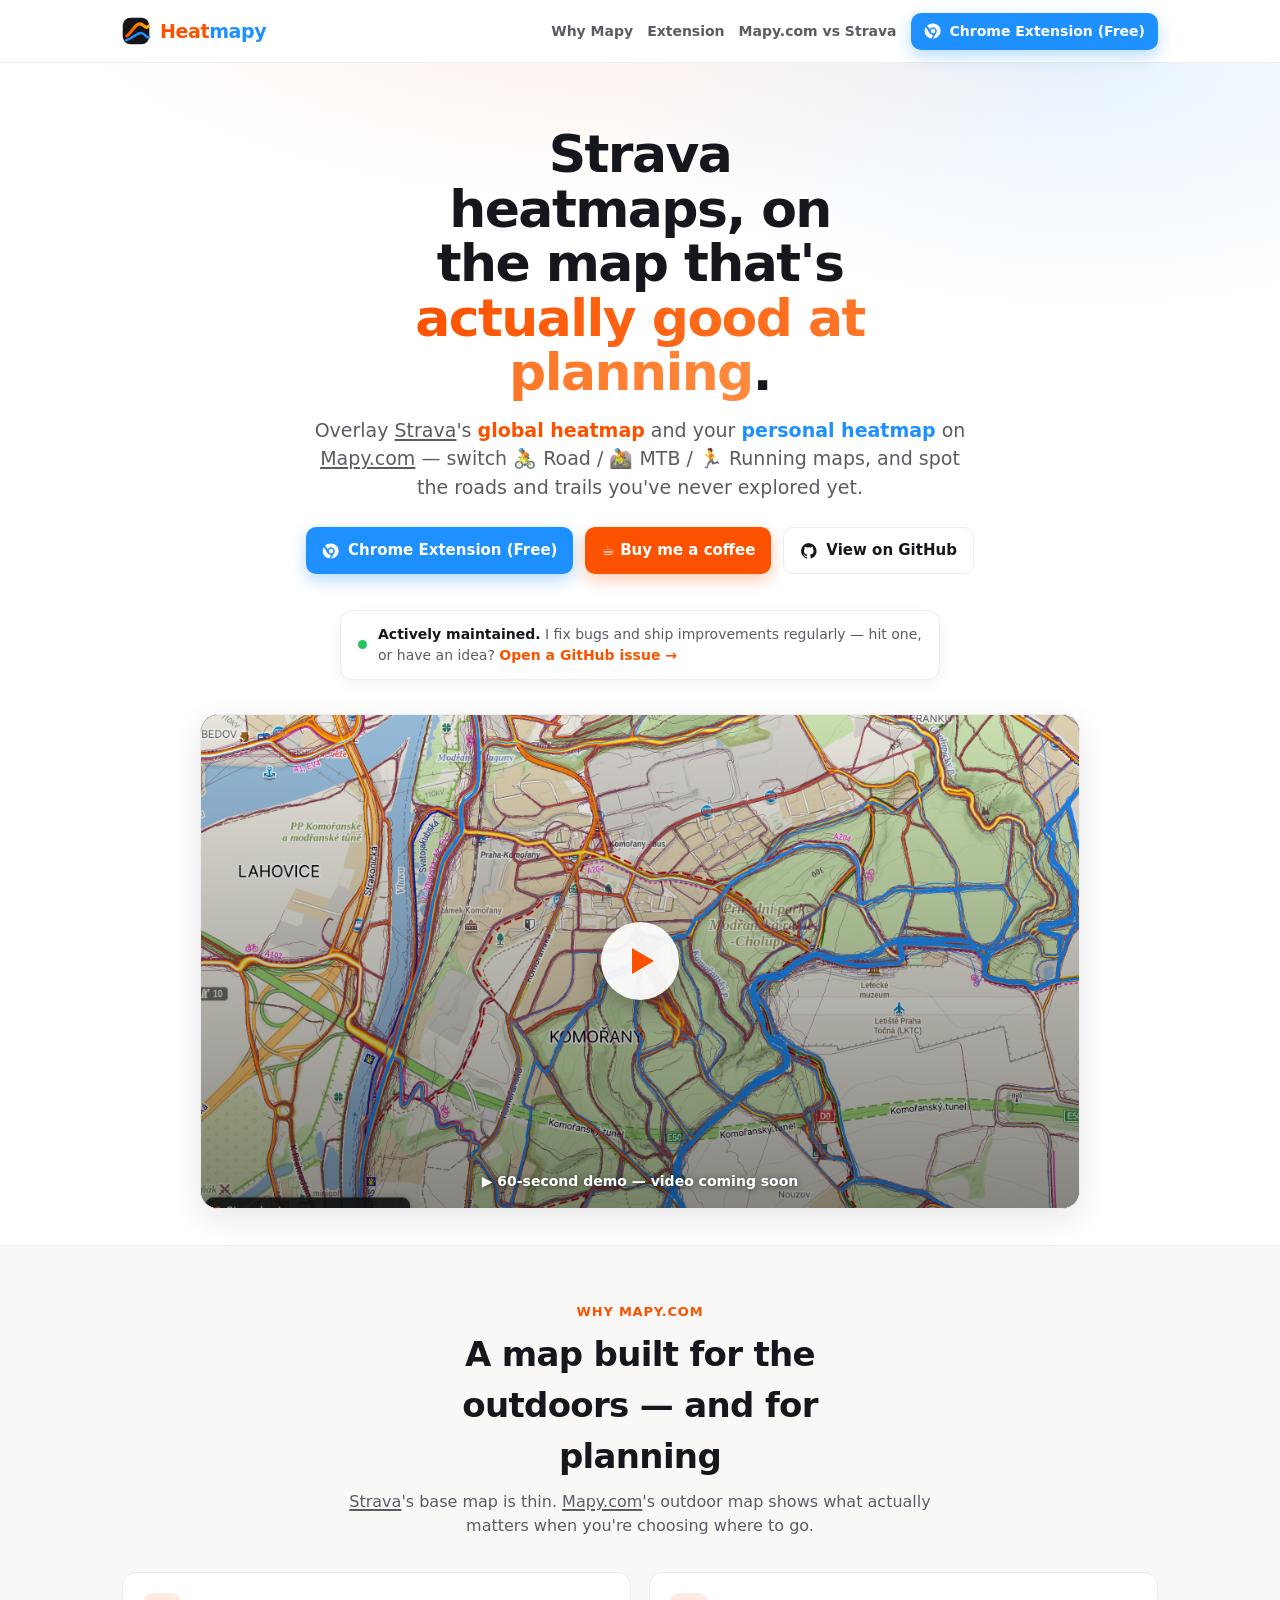
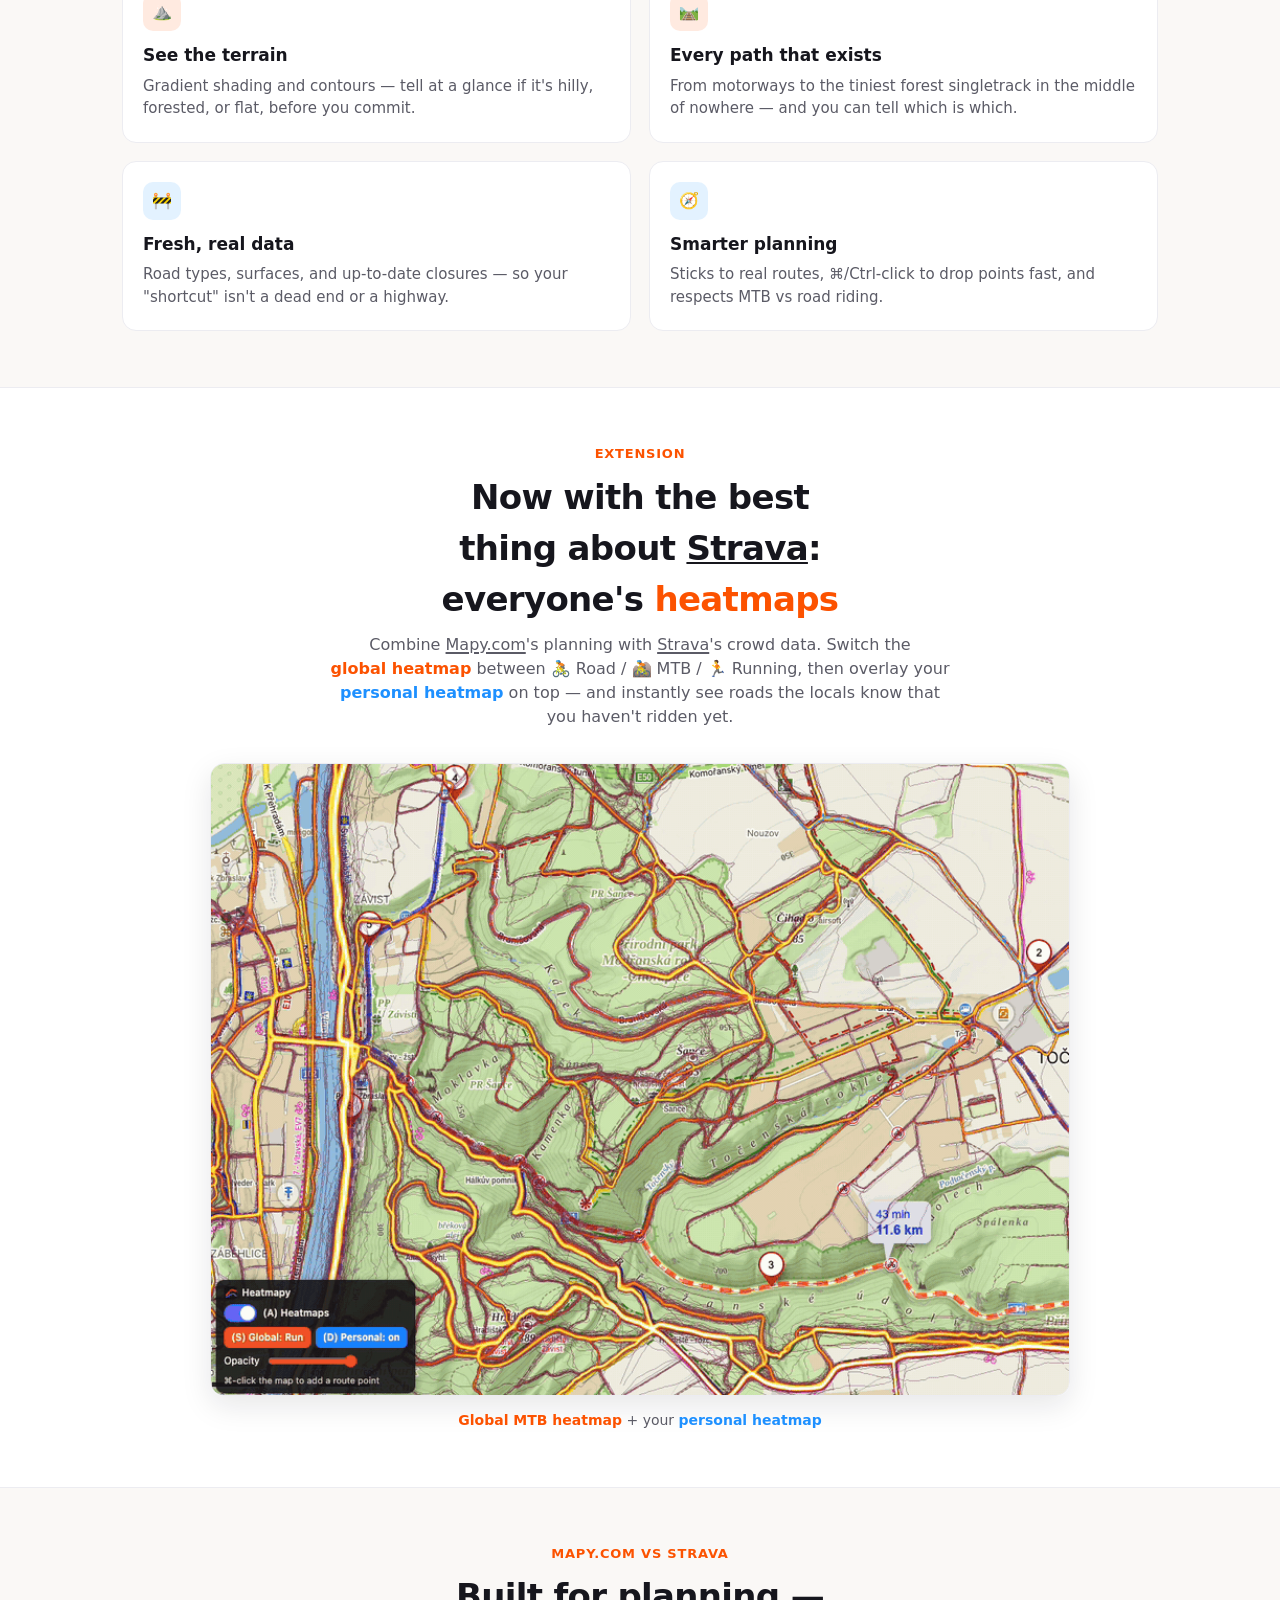
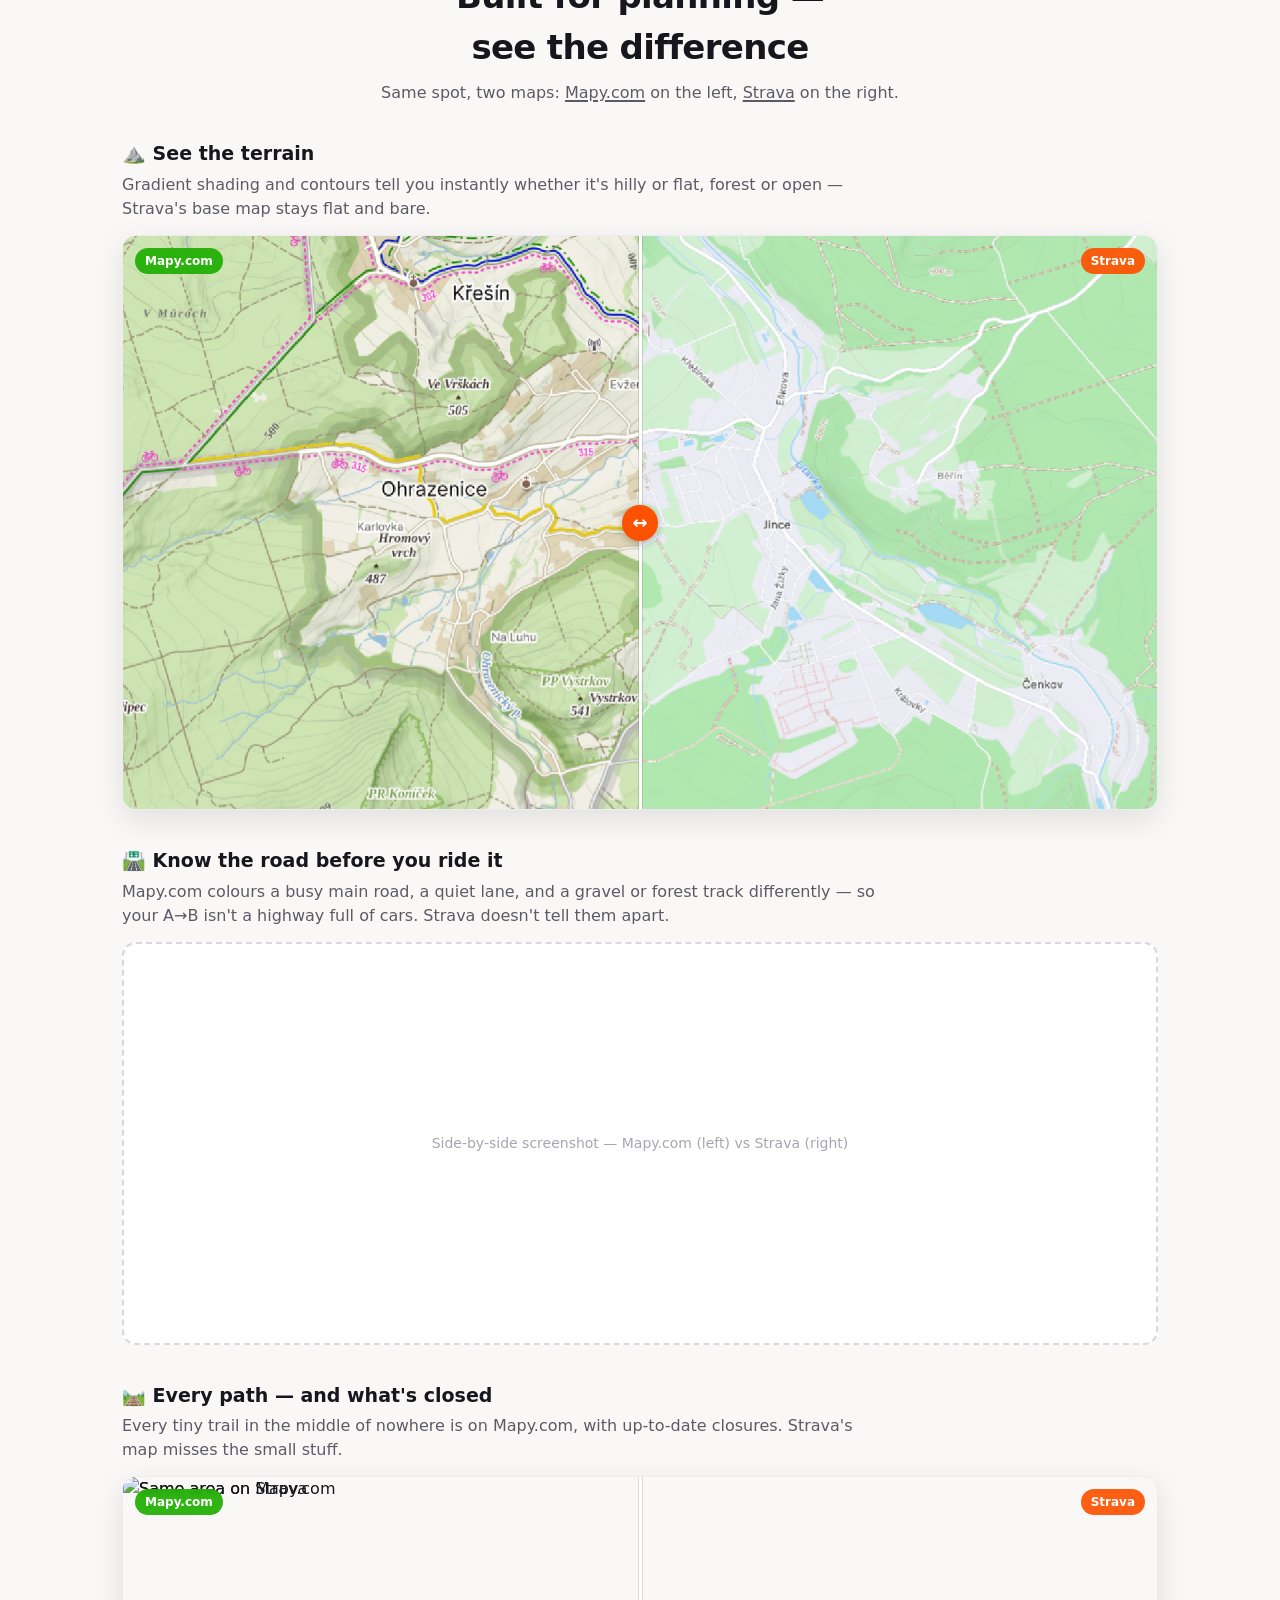
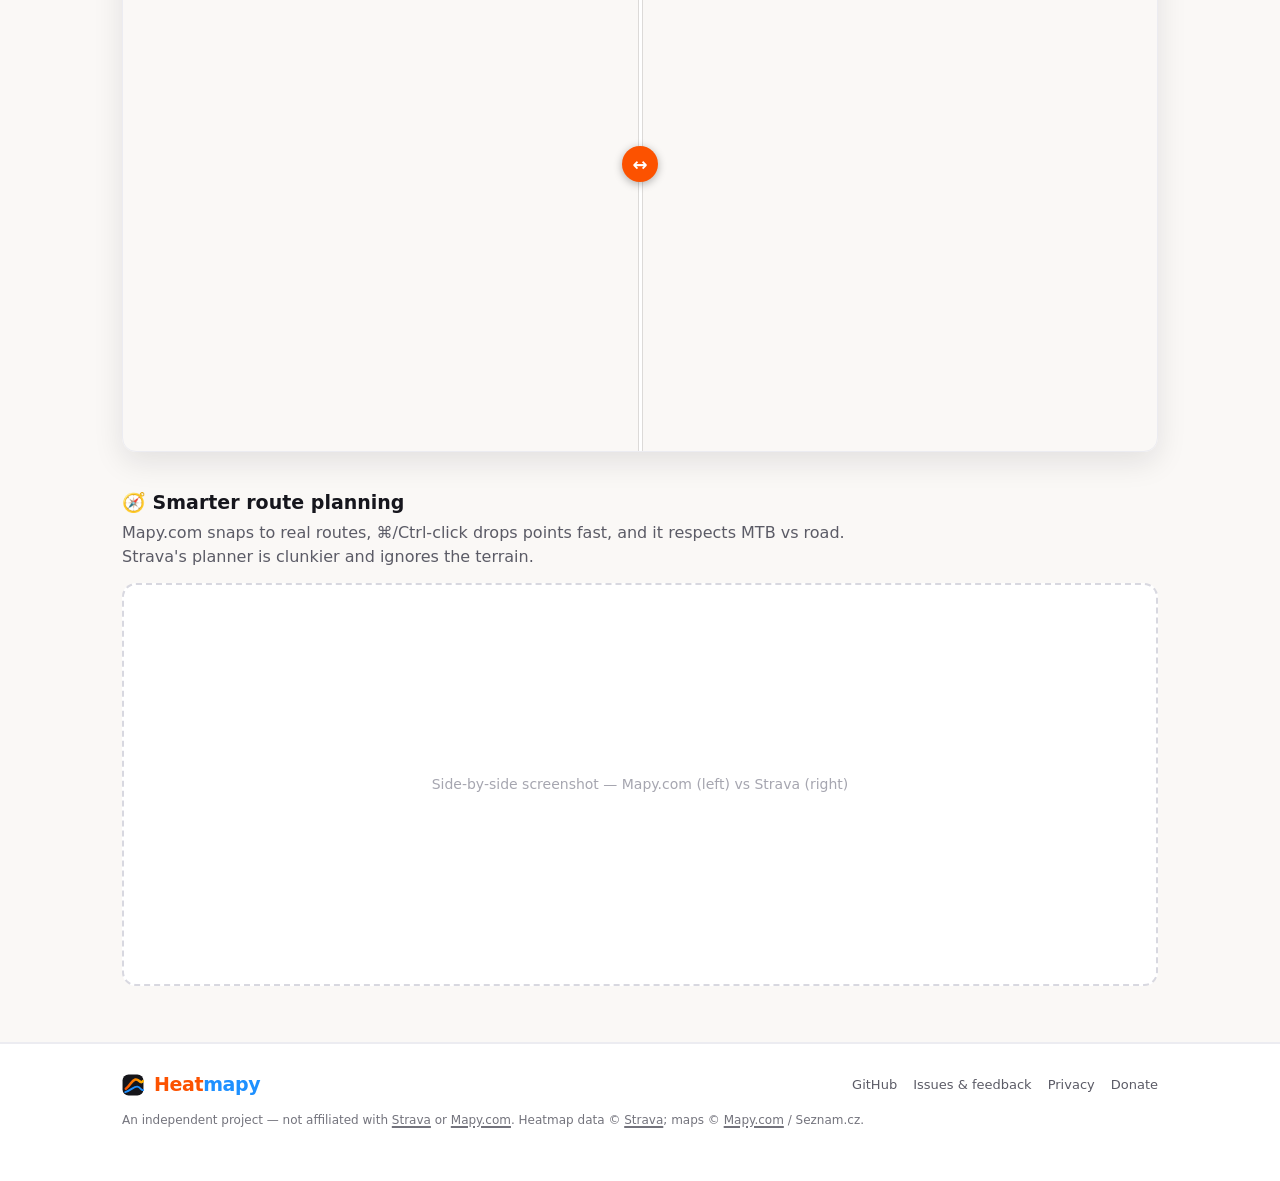
==== site/index.html @ 22475ff1 "site: Cloudflare Pages deploy config + update GitHub links to heatmapy repo - Add wrangler.toml (pag" ====
<!DOCTYPE html>
<html lang="en">
<head>
<meta charset="utf-8" />
<meta name="viewport" content="width=device-width, initial-scale=1" />
<title>Heatmapy — Strava heatmaps on Mapy.com</title>
<meta name="description" content="Free Chrome extension: overlay your Strava global and personal heatmaps (MTB / Ride / Run) on Mapy.com — the best map for route planning. Discover roads you've never explored." />
<link rel="icon" href="data:image/svg+xml,<svg xmlns='http://www.w3.org/2000/svg' viewBox='0 0 40 40'><rect width='40' height='40' rx='11' fill='%2315151a'/><path d='M7 27C16 20 17 12 24 10 31 8 33 19 38 13' fill='none' stroke='%23fc5200' stroke-width='4.5' stroke-linecap='round'/><path d='M6 33C16 30 22 22 28 23 34 24 35 31 39 29' fill='none' stroke='%231e90ff' stroke-width='3.4' stroke-linecap='round'/></svg>" />
<style>
    :root {
        --orange: #fc5200;
        --orange-d: #e04800;
        --blue: #1e90ff;
        --blue-d: #176fd0;
        --ink: #16161d;
        --muted: #5b5b66;
        --line: #ececf1;
        --bg: #ffffff;
        --bg-soft: #faf8f6;
        --radius: 14px;
        --shadow: 0 10px 30px rgba(20, 20, 30, 0.10);
    }
    * { box-sizing: border-box; }
    html { scroll-behavior: smooth; scroll-padding-top: 78px; } /* clear the 63px sticky header on anchor jumps */
    body {
        margin: 0;
        font-family: system-ui, -apple-system, "Segoe UI", Roboto, sans-serif;
        color: var(--ink);
        background: var(--bg);
        line-height: 1.5;
        -webkit-font-smoothing: antialiased;
    }
    a { color: inherit; }
    .wrap { max-width: 1080px; margin: 0 auto; padding: 0 22px; }

    /* nav */
    header {
        position: sticky; top: 0; z-index: 50;
        background: rgba(255, 255, 255, 0.86);
        backdrop-filter: saturate(1.4) blur(8px);
        border-bottom: 1px solid var(--line);
    }
    .nav { display: flex; align-items: center; gap: 14px; height: 62px; }
    .brand { display: flex; align-items: center; gap: 10px; font-weight: 800; font-size: 19px; letter-spacing: -0.02em; }
    .brand .heat { color: var(--orange); }
    .brand .mapy { color: var(--blue); }
    .nav .spacer { flex: 1; }
    .nav a.ghost { color: var(--muted); text-decoration: none; font-weight: 600; font-size: 14px; }
    .nav a.ghost:hover { color: var(--ink); }

    .btn {
        display: inline-flex; align-items: center; gap: 8px;
        border: 0; border-radius: 10px; cursor: pointer;
        font: inherit; font-weight: 700; font-size: 15px;
        padding: 11px 16px; text-decoration: none; white-space: nowrap;
        transition: transform 0.06s ease, box-shadow 0.15s ease, background 0.15s ease;
    }
    .btn:active { transform: translateY(1px); }
    .btn--chrome { background: var(--blue); color: #fff; box-shadow: 0 6px 16px rgba(30, 144, 255, 0.32); }
    .btn--chrome:hover { background: var(--blue-d); }
    .btn--coffee { background: var(--orange); color: #fff; box-shadow: 0 6px 16px rgba(252, 82, 0, 0.30); }
    .btn--coffee:hover { background: var(--orange-d); }
    .btn--ghost { background: #fff; color: var(--ink); border: 1.5px solid var(--line); }
    .btn--ghost:hover { border-color: #cfcfd8; }
    .btn--sm { padding: 8px 13px; font-size: 14px; }
    .btn svg { width: 18px; height: 18px; }

    /* hero */
    .hero { padding: 64px 0 36px; text-align: center; background:
        radial-gradient(900px 380px at 50% -120px, rgba(252,82,0,0.10), transparent 70%),
        radial-gradient(700px 360px at 85% 0, rgba(30,144,255,0.10), transparent 70%); }
    .eyebrow {
        display: inline-flex; align-items: center; gap: 7px;
        font-size: 13px; font-weight: 700; color: var(--orange);
        background: #fff; border: 1px solid #ffd9c7; border-radius: 999px;
        padding: 5px 13px; margin-bottom: 18px;
    }
    h1 { font-size: clamp(32px, 5.2vw, 52px); line-height: 1.05; letter-spacing: -0.03em; margin: 0 auto 16px; max-width: 13ch; }
    h1 .g { background: linear-gradient(90deg, var(--orange), #ff8a3d); -webkit-background-clip: text; background-clip: text; color: transparent; }
    .sub { font-size: clamp(16px, 2.2vw, 19px); color: var(--muted); max-width: 660px; margin: 0 auto 26px; }
    /* heatmap wording: global/generic = bold orange, personal = bold blue */
    .hm { font-weight: 700; color: var(--orange); white-space: nowrap; }
    .hmp { font-weight: 700; color: var(--blue); white-space: nowrap; }
    /* Mapy.com is a link, emphasized with underline only — no color change */
    .mapy-link, .strava-link { color: inherit; text-decoration: underline; text-underline-offset: 2px; text-decoration-thickness: 1.5px; }
    .mapy-link:hover, .strava-link:hover { text-decoration-thickness: 2.5px; }
    .cta-row { display: flex; gap: 12px; justify-content: center; flex-wrap: wrap; margin-bottom: 12px; }
    .fineprint { font-size: 13px; color: var(--muted); }
    .fineprint b { color: var(--ink); }

    /* video */
    .video {
        position: relative; max-width: 880px; margin: 34px auto 0;
        aspect-ratio: 16 / 9; border-radius: 18px; overflow: hidden;
        box-shadow: var(--shadow); border: 1px solid var(--line);
        background: #0e0e12 center/cover no-repeat;
    }
    .video img { position: absolute; inset: 0; width: 100%; height: 100%; object-fit: cover; filter: saturate(1.05); }
    .video .scrim { position: absolute; inset: 0; background: linear-gradient(180deg, rgba(0,0,0,0.05), rgba(0,0,0,0.45)); }
    .video .play {
        position: absolute; inset: 0; margin: auto; width: 78px; height: 78px;
        display: flex; align-items: center; justify-content: center;
        background: rgba(255,255,255,0.92); border-radius: 999px; box-shadow: 0 10px 30px rgba(0,0,0,0.35);
    }
    .video .play::after { content: ""; border-left: 22px solid var(--orange); border-top: 13px solid transparent; border-bottom: 13px solid transparent; margin-left: 6px; }
    .video .vlabel { position: absolute; left: 0; right: 0; bottom: 16px; text-align: center; color: #fff; font-weight: 700; font-size: 14px; text-shadow: 0 1px 6px rgba(0,0,0,0.6); }

    /* sections */
    section.block { padding: 56px 0; }
    section.soft { background: var(--bg-soft); border-top: 1px solid var(--line); border-bottom: 1px solid var(--line); }
    .kicker { color: var(--orange); font-weight: 800; font-size: 13px; letter-spacing: 0.06em; text-transform: uppercase; text-align: center; }
    h2 { font-size: clamp(24px, 3.6vw, 34px); letter-spacing: -0.02em; text-align: center; margin: 8px auto 8px; max-width: 18ch; }
    .lead { text-align: center; color: var(--muted); max-width: 620px; margin: 0 auto 34px; }

    .grid { display: grid; grid-template-columns: repeat(2, 1fr); gap: 18px; }
    .card { background: #fff; border: 1px solid var(--line); border-radius: var(--radius); padding: 20px 20px 22px; }
    .card .ic { width: 38px; height: 38px; border-radius: 10px; display: flex; align-items: center; justify-content: center; margin-bottom: 12px; }
    .card h3 { margin: 0 0 6px; font-size: 17px; }
    .card p { margin: 0; color: var(--muted); font-size: 15px; }
    .ic-o { background: rgba(252,82,0,0.12); color: var(--orange); }
    .ic-b { background: rgba(30,144,255,0.12); color: var(--blue); }

    .shots { display: grid; grid-template-columns: 1fr 1fr; gap: 16px; margin-top: 6px; }
    .shots figure { margin: 0; }
    .shots img { width: 100%; border-radius: var(--radius); border: 1px solid var(--line); box-shadow: var(--shadow); display: block; }
    .shots figcaption { text-align: center; color: var(--muted); font-size: 13px; margin-top: 8px; }

    /* single demo GIF in the extension section */
    .demo-fig { margin: 6px auto 0; max-width: 860px; text-align: center; }
    .demo-fig img { width: 100%; border-radius: var(--radius); border: 1px solid var(--line); box-shadow: var(--shadow); display: block; }
    .demo-fig figcaption { color: var(--muted); font-size: 14px; margin-top: 14px; }

    /* Mapy vs Strava comparison */
    .cmp-list { display: flex; flex-direction: column; gap: 36px; margin-top: 10px; }
    .cmp h3 { margin: 0 0 5px; font-size: 19px; }
    .cmp p { margin: 0 0 14px; color: var(--muted); max-width: 760px; }
    .cmp-shot { width: 100%; aspect-ratio: 18 / 7; border-radius: var(--radius); border: 2px dashed #d8d8e0;
        background: #fff; display: flex; align-items: center; justify-content: center; color: #a6a6b0;
        font-size: 14px; text-align: center; padding: 14px; }
    .cmp-shot img { width: 100%; border-radius: var(--radius); border: 1px solid var(--line); box-shadow: var(--shadow); display: block; }

    /* before/after compare slider */
    .ba { position: relative; aspect-ratio: 18 / 10; border-radius: var(--radius); overflow: hidden;
        border: 1px solid var(--line); box-shadow: var(--shadow); --pos: 50%; touch-action: none; user-select: none; }
    .ba-img { position: absolute; inset: 0; width: 100%; height: 100%; object-fit: cover; display: block; }
    .ba-top { clip-path: inset(0 calc(100% - var(--pos)) 0 0); }
    .ba-range { position: absolute; inset: 0; width: 100%; height: 100%; margin: 0; opacity: 0; cursor: ew-resize; }
    .ba-handle { position: absolute; top: 0; bottom: 0; left: var(--pos); width: 3px; margin-left: -1.5px;
        background: #fff; box-shadow: 0 0 0 1px rgba(0,0,0,0.12); pointer-events: none; }
    .ba-handle::after { content: "↔"; position: absolute; top: 50%; left: 50%; transform: translate(-50%,-50%);
        width: 36px; height: 36px; border-radius: 50%; background: var(--orange); color: #fff;
        display: flex; align-items: center; justify-content: center; font-size: 18px; font-weight: 700;
        box-shadow: 0 2px 8px rgba(0,0,0,0.3); }
    .ba-label { position: absolute; top: 12px; z-index: 2; pointer-events: none; padding: 4px 10px; border-radius: 999px;
        font-size: 12px; font-weight: 700; color: #fff; backdrop-filter: blur(2px); }
    .ba-label--l { left: 12px; background: rgba(30,174,0,0.92); } /* Mapy.com brand green #1eae00 */
    .ba-label--r { right: 12px; background: rgba(252,82,0,0.92); }

    /* final cta */
    .final { text-align: center; }
    .final .badges { display: flex; gap: 12px; justify-content: center; flex-wrap: wrap; margin-top: 22px; }
    .maintain { display: inline-flex; align-items: center; gap: 11px; margin: 24px auto 0; max-width: 600px;
        background: #fff; border: 1px solid var(--line); border-radius: 12px; padding: 13px 17px;
        font-size: 14px; color: var(--muted); text-align: left; box-shadow: 0 4px 14px rgba(20,20,30,0.05); }
    .maintain b { color: var(--ink); }
    .maintain a { color: var(--orange); font-weight: 700; text-decoration: none; white-space: nowrap; }
    .maintain a:hover { text-decoration: underline; }
    .dot-pulse { width: 9px; height: 9px; border-radius: 50%; background: #21c55d; flex: 0 0 auto;
        box-shadow: 0 0 0 0 rgba(33,197,93,0.5); animation: pulse 1.8s infinite; }
    @keyframes pulse { 0% { box-shadow: 0 0 0 0 rgba(33,197,93,0.45);} 70% { box-shadow: 0 0 0 9px rgba(33,197,93,0);} 100% { box-shadow: 0 0 0 0 rgba(33,197,93,0);} }

    footer { border-top: 1px solid var(--line); padding: 26px 0 40px; color: var(--muted); font-size: 13px; }
    .foot { display: flex; gap: 16px; align-items: center; flex-wrap: wrap; }
    .foot .spacer { flex: 1; }
    footer a { color: var(--muted); text-decoration: none; }
    footer a:hover { color: var(--ink); }
    .disclaim { margin-top: 12px; font-size: 12px; opacity: 0.85; }

    @media (max-width: 720px) {
        .grid, .shots { grid-template-columns: 1fr; }
        .nav a.ghost.hide-sm { display: none; }
    }
</style>
</head>
<body>
<!-- inline logo mark, reused below -->
<svg width="0" height="0" style="position:absolute"><defs>
    <linearGradient id="hot" x1="0" y1="0" x2="1" y2="0"><stop offset="0" stop-color="#fc5200"/><stop offset="1" stop-color="#ffb300"/></linearGradient>
    <symbol id="mark" viewBox="0 0 40 40">
        <rect x="1" y="1" width="38" height="38" rx="11" fill="#15151a"/>
        <path d="M7 27 C16 20, 17 12, 24 10 C31 8, 33 19, 38 13" fill="none" stroke="url(#hot)" stroke-width="4.5" stroke-linecap="round"/>
        <path d="M6 33 C16 30, 22 22, 28 23 C34 24, 35 31, 39 29" fill="none" stroke="#1e90ff" stroke-width="3.4" stroke-linecap="round"/>
    </symbol>
</defs></svg>

<header>
    <div class="wrap nav">
        <span class="brand"><svg width="28" height="28"><use href="#mark"/></svg><span><span class="heat">Heat</span><span class="mapy">mapy</span></span></span>
        <span class="spacer"></span>
        <a class="ghost hide-sm" href="#why">Why Mapy</a>
        <a class="ghost hide-sm" href="#extension">Extension</a>
        <a class="ghost hide-sm" href="#compare">Mapy.com vs Strava</a>
        <a class="btn btn--chrome btn--sm" href="#get" data-cta="chrome">
            <svg viewBox="0 0 24 24" fill="currentColor"><path d="M12 2a10 10 0 0 1 8.66 5H12a5 5 0 0 0-4.33 2.5L4.2 4.8A10 10 0 0 1 12 2Zm9.5 6.5A10 10 0 0 1 12 22l4.33-7.5A5 5 0 0 0 12 7h9.5ZM2.5 6.6 6.83 14A5 5 0 0 0 12 17l-1.7 5A10 10 0 0 1 2.5 6.6ZM12 9a3 3 0 1 1 0 6 3 3 0 0 1 0-6Z"/></svg>
            Chrome Extension (Free)
        </a>
    </div>
</header>

<main>
    <!-- HERO -->
    <section class="hero">
        <div class="wrap">
            <h1>Strava heatmaps, on the map that's <span class="g">actually good at planning</span>.</h1>
            <p class="sub">Overlay <a class="strava-link" href="https://www.strava.com/maps/global-heatmap" target="_blank" rel="noopener">Strava</a>'s <span class="hm">global heatmap</span> and your
                <span class="hmp">personal heatmap</span> on <a class="mapy-link" href="https://mapy.com" target="_blank" rel="noopener">Mapy.com</a> —
                switch 🚴 Road / 🚵 MTB / 🏃 Running maps, and spot the roads and trails you've never explored yet.</p>
            <div class="cta-row">
                <a class="btn btn--chrome" href="#" data-cta="chrome">
                    <svg viewBox="0 0 24 24" fill="currentColor"><path d="M12 2a10 10 0 0 1 8.66 5H12a5 5 0 0 0-4.33 2.5L4.2 4.8A10 10 0 0 1 12 2Zm9.5 6.5A10 10 0 0 1 12 22l4.33-7.5A5 5 0 0 0 12 7h9.5ZM2.5 6.6 6.83 14A5 5 0 0 0 12 17l-1.7 5A10 10 0 0 1 2.5 6.6ZM12 9a3 3 0 1 1 0 6 3 3 0 0 1 0-6Z"/></svg>
                    Chrome Extension (Free)
                </a>
                <a class="btn btn--coffee" href="#" data-cta="coffee">☕ Buy me a coffee</a>
                <a class="btn btn--ghost" href="https://github.com/matejcermak/heatmapy" target="_blank" rel="noopener">
                    <svg viewBox="0 0 24 24" fill="currentColor"><path d="M12 1.5A10.5 10.5 0 0 0 8.7 22c.5.1.7-.2.7-.5v-1.7c-2.9.6-3.5-1.4-3.5-1.4-.5-1.2-1.2-1.5-1.2-1.5-.9-.6.1-.6.1-.6 1 .1 1.6 1 1.6 1 .9 1.6 2.4 1.1 3 .9.1-.7.4-1.1.6-1.4-2.3-.3-4.7-1.2-4.7-5.1 0-1.1.4-2 1-2.7-.1-.3-.5-1.3.1-2.7 0 0 .9-.3 2.8 1a9.6 9.6 0 0 1 5 0c1.9-1.3 2.8-1 2.8-1 .6 1.4.2 2.4.1 2.7.7.7 1 1.6 1 2.7 0 3.9-2.4 4.8-4.7 5.1.4.3.7.9.7 1.9v2.8c0 .3.2.6.7.5A10.5 10.5 0 0 0 12 1.5Z"/></svg>
                    View on GitHub
                </a>
            </div>
            <div class="maintain">
                <span class="dot-pulse" aria-hidden="true"></span>
                <span><b>Actively maintained.</b> I fix bugs and ship improvements regularly — hit one, or have an idea?
                    <a href="https://github.com/matejcermak/heatmapy/issues" target="_blank" rel="noopener">Open a GitHub issue →</a></span>
            </div>

            <div class="video">
                <img src="img/hero.png" alt="Strava heatmap overlaid on Mapy.com" />
                <div class="scrim"></div>
                <div class="play" aria-hidden="true"></div>
                <div class="vlabel">▶ 60-second demo — video coming soon</div>
            </div>
        </div>
    </section>

    <!-- WHY MAPY -->
    <section class="block soft" id="why">
        <div class="wrap">
            <div class="kicker">Why Mapy.com</div>
            <h2>A map built for the outdoors — and for planning</h2>
            <p class="lead"><a class="strava-link" href="https://www.strava.com/maps/global-heatmap" target="_blank" rel="noopener">Strava</a>'s base map is thin. <a class="mapy-link" href="https://mapy.com" target="_blank" rel="noopener">Mapy.com</a>'s outdoor map shows what actually matters when you're
                choosing where to go.</p>
            <div class="grid">
                <div class="card">
                    <div class="ic ic-o">⛰️</div>
                    <h3>See the terrain</h3>
                    <p>Gradient shading and contours — tell at a glance if it's hilly, forested, or flat, before you commit.</p>
                </div>
                <div class="card">
                    <div class="ic ic-o">🛤️</div>
                    <h3>Every path that exists</h3>
                    <p>From motorways to the tiniest forest singletrack in the middle of nowhere — and you can tell which is which.</p>
                </div>
                <div class="card">
                    <div class="ic ic-b">🚧</div>
                    <h3>Fresh, real data</h3>
                    <p>Road types, surfaces, and up-to-date closures — so your "shortcut" isn't a dead end or a highway.</p>
                </div>
                <div class="card">
                    <div class="ic ic-b">🧭</div>
                    <h3>Smarter planning</h3>
                    <p>Sticks to real routes, ⌘/Ctrl-click to drop points fast, and respects MTB vs road riding.</p>
                </div>
            </div>
        </div>
    </section>

    <!-- EXTENSION -->
    <section class="block" id="extension">
        <div class="wrap">
            <div class="kicker">Extension</div>
            <h2>Now with the best thing about <a class="strava-link" href="https://www.strava.com/maps/global-heatmap" target="_blank" rel="noopener">Strava</a>: everyone's <span class="hm">heatmaps</span></h2>
            <p class="lead">Combine <a class="mapy-link" href="https://mapy.com" target="_blank" rel="noopener">Mapy.com</a>'s planning with <a class="strava-link" href="https://www.strava.com/maps/global-heatmap" target="_blank" rel="noopener">Strava</a>'s crowd data. Switch the
                <span class="hm">global heatmap</span> between 🚴 Road / 🚵 MTB / 🏃 Running, then overlay your
                <span class="hmp">personal heatmap</span> on top — and instantly see roads the locals know that you
                haven't ridden yet.</p>
            <figure class="demo-fig">
                <img src="img/overlay-demo.gif" alt="Strava global MTB heatmap with your personal heatmap overlaid on Mapy.com" />
                <figcaption><span class="hm">Global MTB heatmap</span> + your <span class="hmp">personal heatmap</span></figcaption>
            </figure>
        </div>
    </section>

    <!-- COMPARE: Mapy.com vs Strava planning (side-by-side screenshots) -->
    <section class="block soft" id="compare">
        <div class="wrap">
            <div class="kicker">Mapy.com vs Strava</div>
            <h2>Built for planning — see the difference</h2>
            <p class="lead">Same spot, two maps: <a class="mapy-link" href="https://mapy.com" target="_blank" rel="noopener">Mapy.com</a>
                on the left, <a class="strava-link" href="https://www.strava.com/maps/global-heatmap" target="_blank" rel="noopener">Strava</a> on the right.</p>
            <div class="cmp-list">
                <div class="cmp">
                    <h3>⛰️ See the terrain</h3>
                    <p>Gradient shading and contours tell you instantly whether it's hilly or flat, forest or open — Strava's base map stays flat and bare.</p>
                    <div class="ba">
                        <img class="ba-img" src="img/cmp-terrain-strava.png" alt="Same area on Strava">
                        <img class="ba-img ba-top" src="img/cmp-terrain-mapy.png" alt="Same area on Mapy.com">
                        <div class="ba-handle" aria-hidden="true"></div>
                        <span class="ba-label ba-label--l">Mapy.com</span>
                        <span class="ba-label ba-label--r">Strava</span>
                        <input class="ba-range" type="range" min="0" max="100" value="50" aria-label="Drag to compare Mapy.com and Strava">
                    </div>
                </div>
                <div class="cmp">
                    <h3>🛣️ Know the road before you ride it</h3>
                    <p>Mapy.com colours a busy main road, a quiet lane, and a gravel or forest track differently — so your A→B isn't a highway full of cars. Strava doesn't tell them apart.</p>
                    <!-- swap for: <img src="img/compare-roadtype.png" alt="Mapy.com vs Strava road types"> -->
                    <div class="cmp-shot">Side-by-side screenshot — Mapy.com (left) vs Strava (right)</div>
                </div>
                <div class="cmp">
                    <h3>🛤️ Every path — and what's closed</h3>
                    <p>Every tiny trail in the middle of nowhere is on Mapy.com, with up-to-date closures. Strava's map misses the small stuff.</p>
                    <div class="ba">
                        <img class="ba-img" src="img/cmp-paths-strava.png" alt="Same area on Strava">
                        <img class="ba-img ba-top" src="img/cmp-paths-mapy.png" alt="Same area on Mapy.com">
                        <div class="ba-handle" aria-hidden="true"></div>
                        <span class="ba-label ba-label--l">Mapy.com</span>
                        <span class="ba-label ba-label--r">Strava</span>
                        <input class="ba-range" type="range" min="0" max="100" value="50" aria-label="Drag to compare Mapy.com and Strava">
                    </div>
                </div>
                <div class="cmp">
                    <h3>🧭 Smarter route planning</h3>
                    <p>Mapy.com snaps to real routes, ⌘/Ctrl-click drops points fast, and it respects MTB vs road. Strava's planner is clunkier and ignores the terrain.</p>
                    <!-- swap for: <img src="img/compare-planning.png" alt="Mapy.com vs Strava route planning"> -->
                    <div class="cmp-shot">Side-by-side screenshot — Mapy.com (left) vs Strava (right)</div>
                </div>
            </div>
        </div>
    </section>

</main>

<footer>
    <div class="wrap">
        <div class="foot">
            <span class="brand"><svg width="22" height="22"><use href="#mark"/></svg><span><span class="heat">Heat</span><span class="mapy">mapy</span></span></span>
            <span class="spacer"></span>
            <a href="https://github.com/matejcermak/heatmapy" target="_blank" rel="noopener">GitHub</a>
            <a href="https://github.com/matejcermak/heatmapy/issues" target="_blank" rel="noopener">Issues &amp; feedback</a>
            <a href="https://github.com/matejcermak/heatmapy/blob/main/PRIVACY.md" target="_blank" rel="noopener">Privacy</a>
            <a href="#" data-cta="coffee">Donate</a>
        </div>
        <p class="disclaim">An independent project — not affiliated with <a class="strava-link" href="https://www.strava.com/maps/global-heatmap" target="_blank" rel="noopener">Strava</a> or <a class="mapy-link" href="https://mapy.com" target="_blank" rel="noopener">Mapy.com</a>. Heatmap data © <a class="strava-link" href="https://www.strava.com/maps/global-heatmap" target="_blank" rel="noopener">Strava</a>; maps © <a class="mapy-link" href="https://mapy.com" target="_blank" rel="noopener">Mapy.com</a> / Seznam.cz.</p>
    </div>
</footer>

<script>
    // ===== Edit these two links when ready =====
    const CHROME_URL = "https://chromewebstore.google.com/"; // TODO: published extension URL
    // TEST payment link (50 Kč preset, pay-what-you-want, Apple/Google Pay in checkout).
    // NOTE: test mode — only accepts Stripe test cards. Swap for the LIVE Payment Link before launch.
    const STRIPE_URL = "https://donate.stripe.com/test_cNicN59mE2hg2ms8k84AU00";
    document.querySelectorAll('[data-cta="chrome"]').forEach((a) => { a.href = CHROME_URL; a.target = "_blank"; a.rel = "noopener"; });
    document.querySelectorAll('[data-cta="coffee"]').forEach((a) => { a.href = STRIPE_URL; a.target = "_blank"; a.rel = "noopener"; });

    // before/after compare sliders
    document.querySelectorAll('.ba-range').forEach((r) => {
        const ba = r.closest('.ba');
        const upd = () => ba.style.setProperty('--pos', r.value + '%');
        r.addEventListener('input', upd);
        upd();
    });
</script>
</body>
</html>
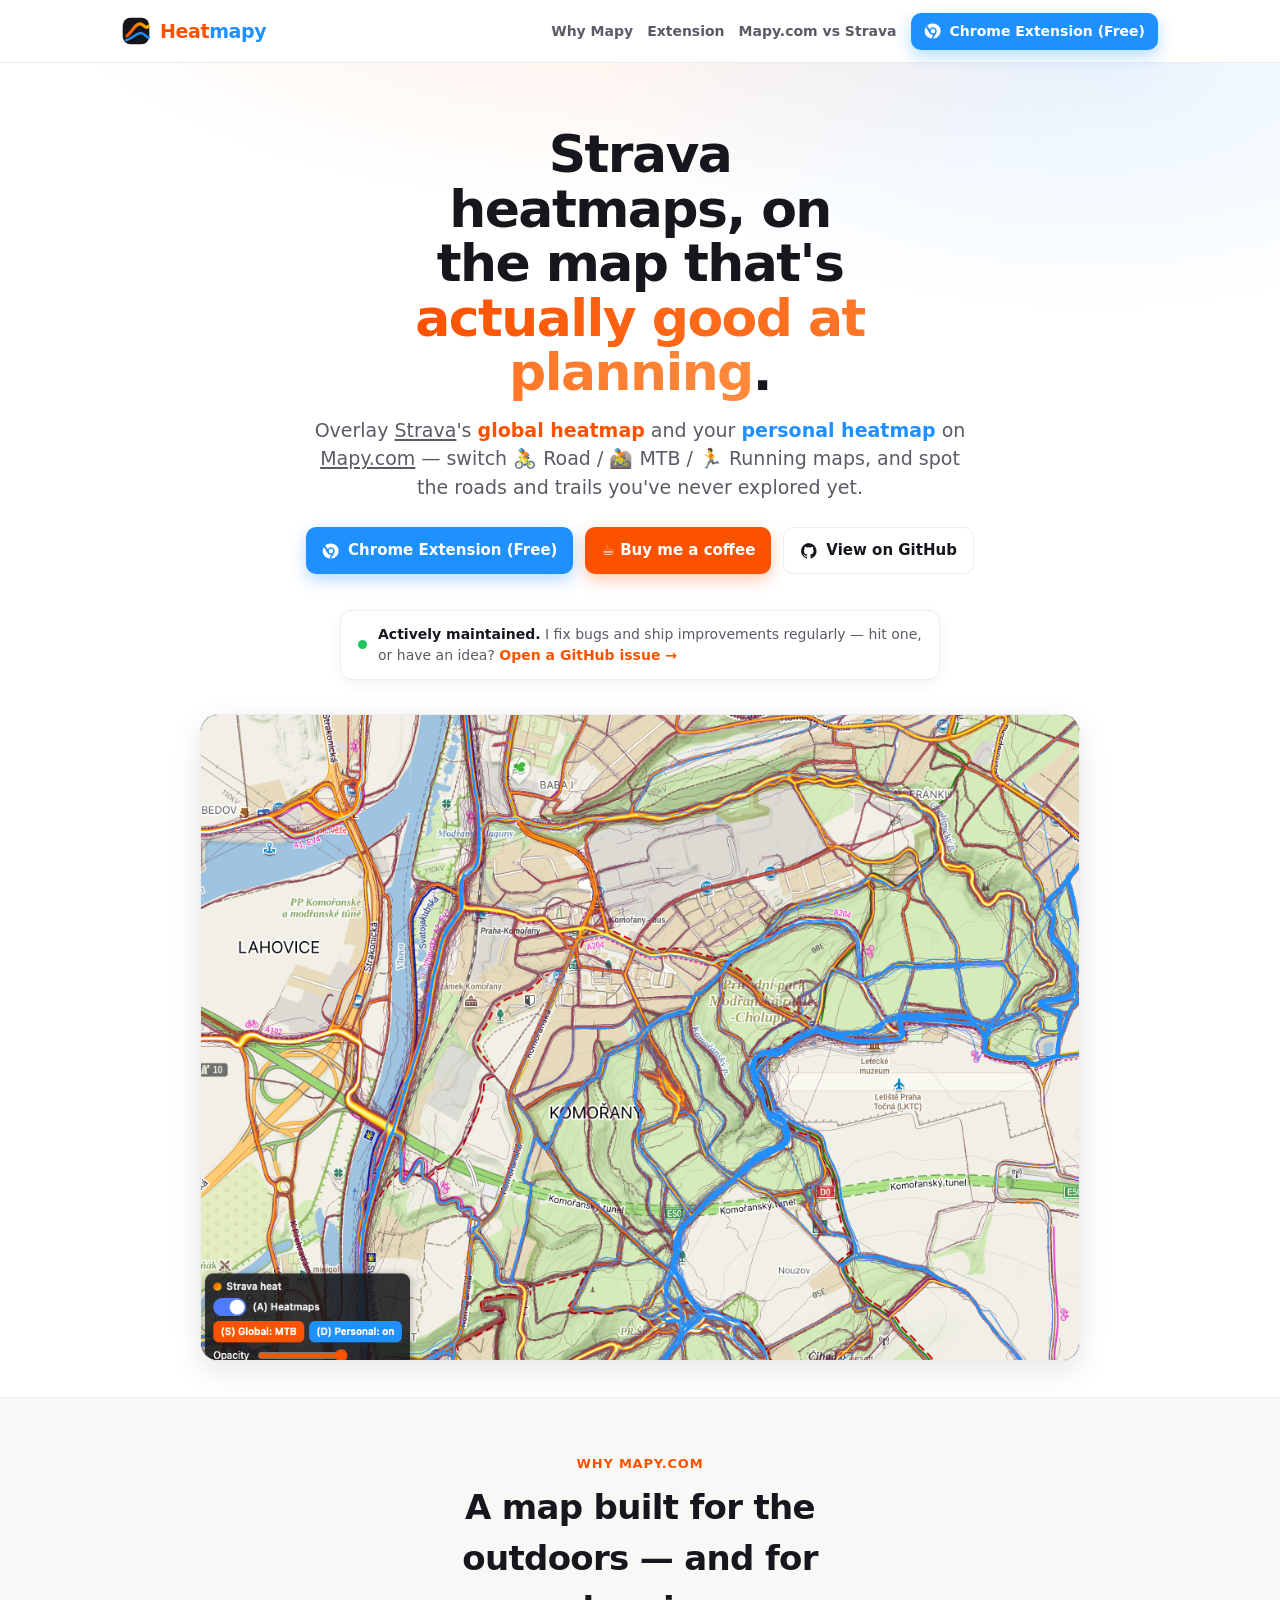
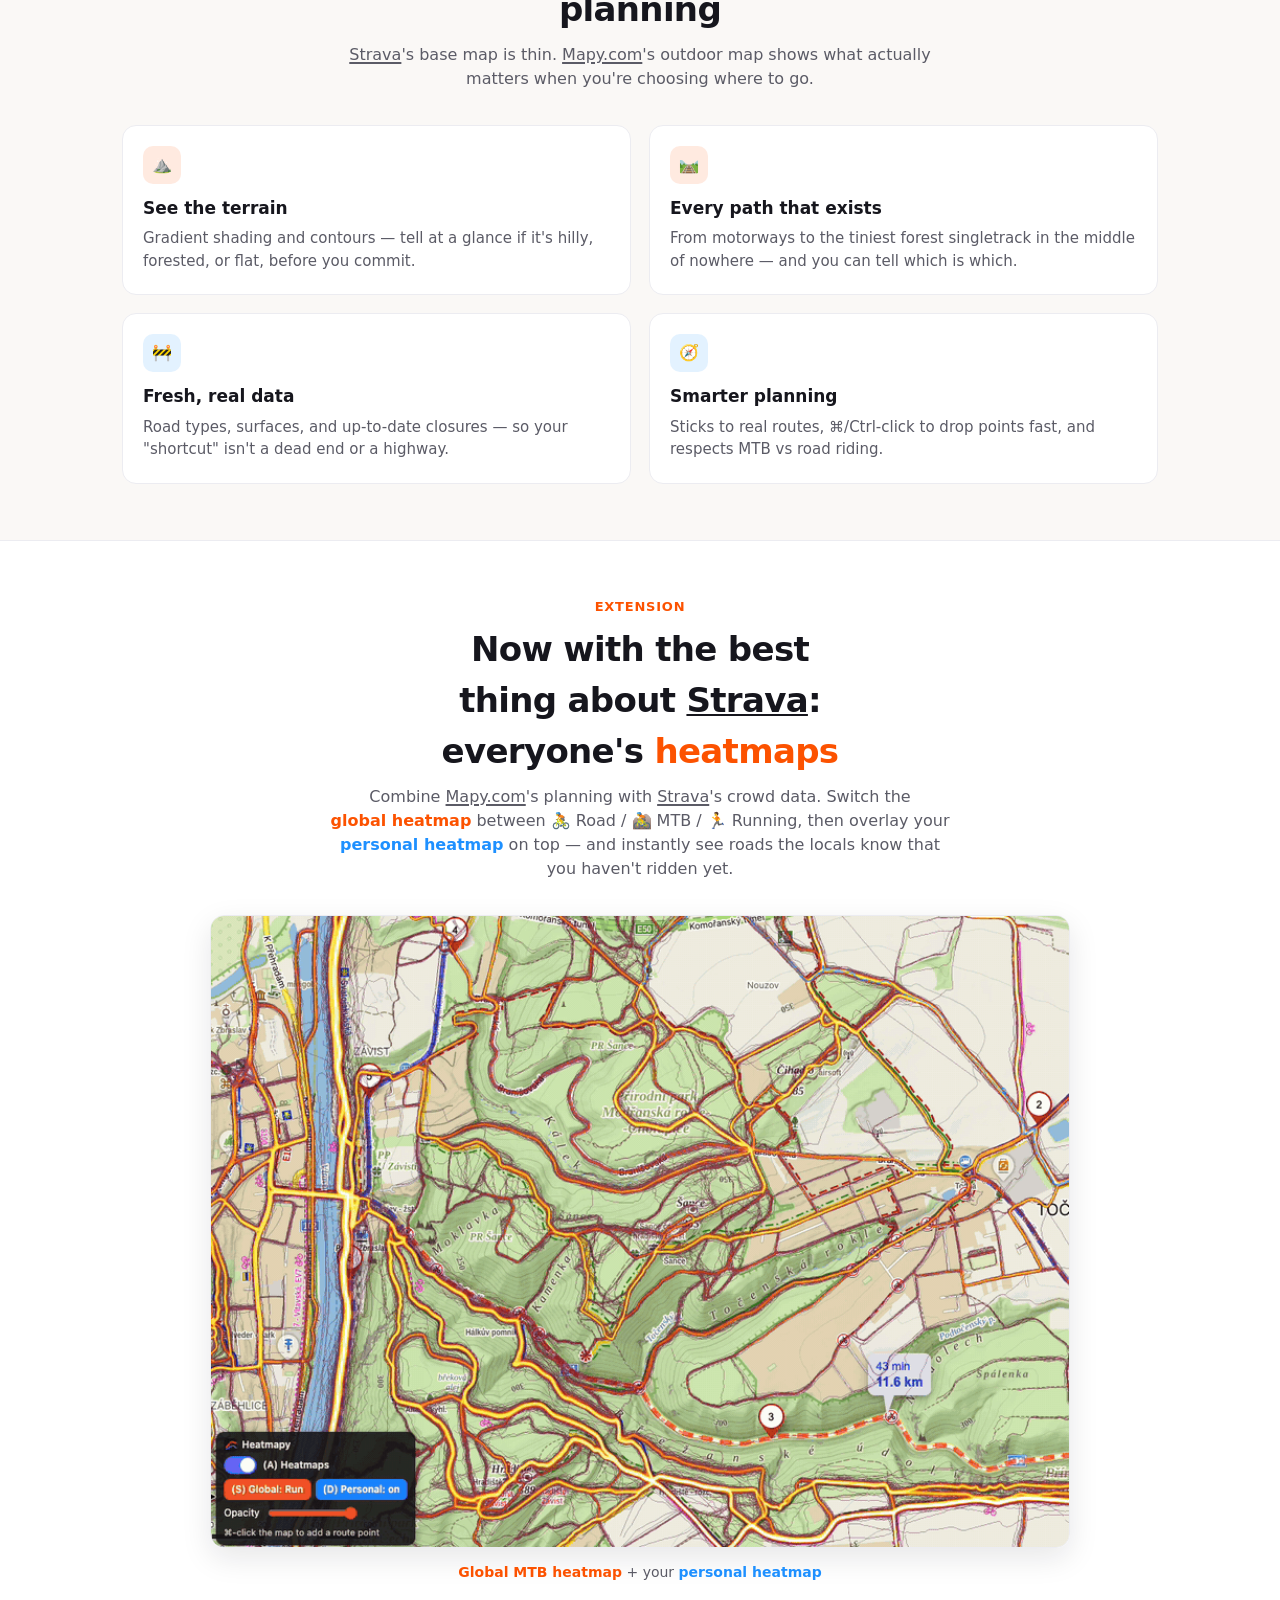
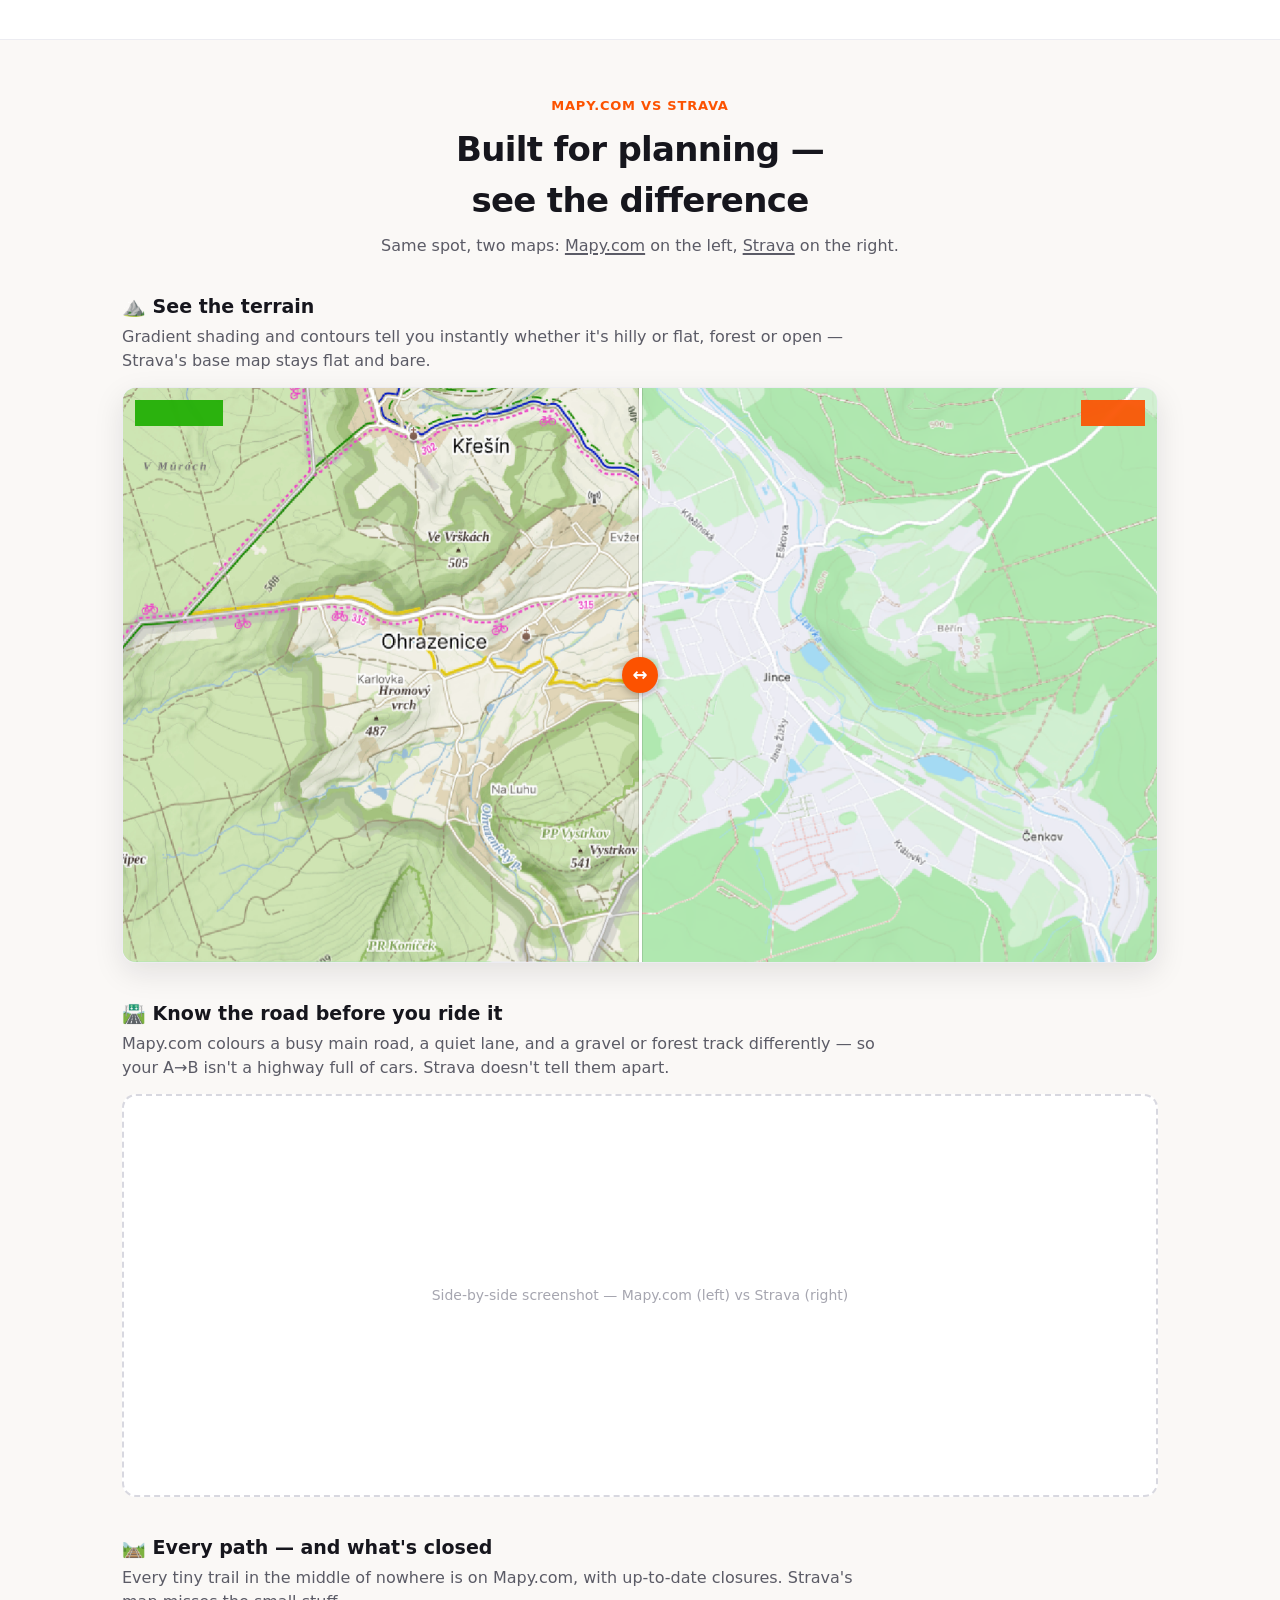
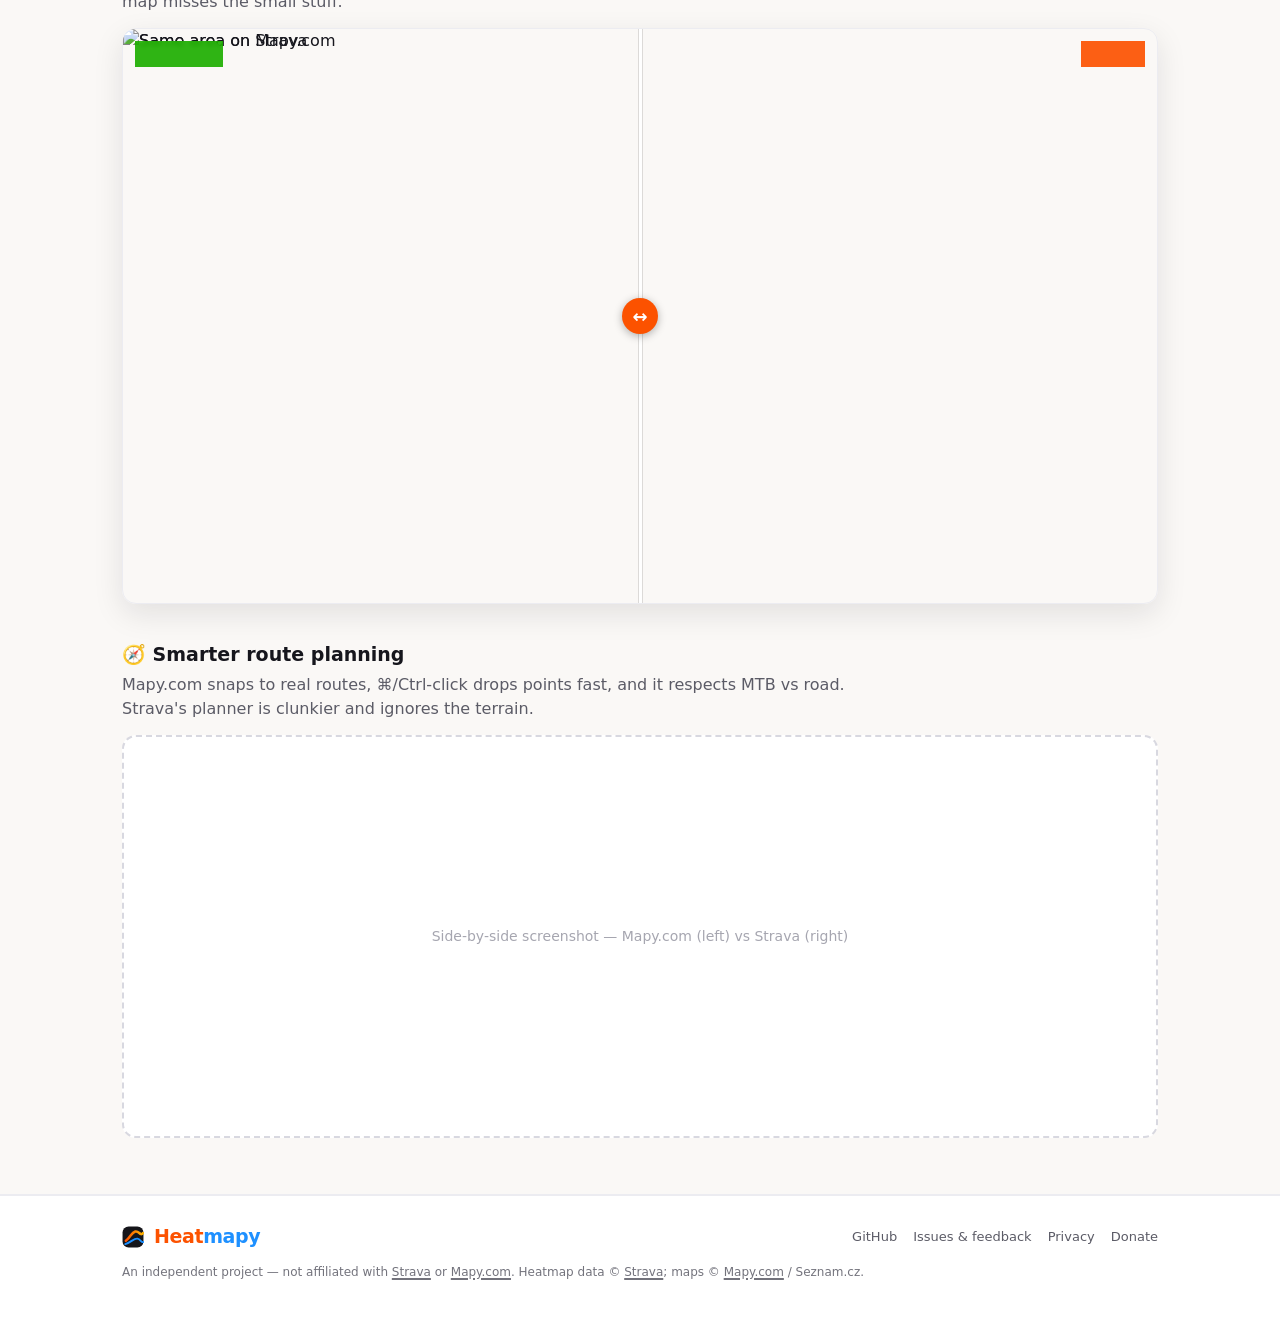
==== commit edede71e: "site: replace placeholder hero with autoplaying demo video (extension is live) Co-Authored-By: Claud" ====
--- a/site/index.html
+++ b/site/index.html
@@ -5,6 +5,18 @@
 <meta name="viewport" content="width=device-width, initial-scale=1" />
 <title>Heatmapy — Strava heatmaps on Mapy.com</title>
 <meta name="description" content="Free Chrome extension: overlay your Strava global and personal heatmaps (MTB / Ride / Run) on Mapy.com — the best map for route planning. Discover roads you've never explored." />
+<link rel="canonical" href="https://heatmapy.pages.dev/" />
+<!-- Open Graph / Twitter card for link previews when shared -->
+<meta property="og:type" content="website" />
+<meta property="og:site_name" content="Heatmapy" />
+<meta property="og:title" content="Heatmapy — Strava heatmaps on Mapy.com" />
+<meta property="og:description" content="Free Chrome extension: overlay your Strava global and personal heatmaps (MTB / Ride / Run) on Mapy.com — the best map for route planning." />
+<meta property="og:url" content="https://heatmapy.pages.dev/" />
+<meta property="og:image" content="https://heatmapy.pages.dev/img/hero.png" />
+<meta name="twitter:card" content="summary_large_image" />
+<meta name="twitter:title" content="Heatmapy — Strava heatmaps on Mapy.com" />
+<meta name="twitter:description" content="Overlay your Strava global & personal heatmaps on Mapy.com for route planning. Free Chrome extension." />
+<meta name="twitter:image" content="https://heatmapy.pages.dev/img/hero.png" />
 <link rel="icon" href="data:image/svg+xml,<svg xmlns='http://www.w3.org/2000/svg' viewBox='0 0 40 40'><rect width='40' height='40' rx='11' fill='%2315151a'/><path d='M7 27C16 20 17 12 24 10 31 8 33 19 38 13' fill='none' stroke='%23fc5200' stroke-width='4.5' stroke-linecap='round'/><path d='M6 33C16 30 22 22 28 23 34 24 35 31 39 29' fill='none' stroke='%231e90ff' stroke-width='3.4' stroke-linecap='round'/></svg>" />
 <style>
     :root {
@@ -88,22 +100,14 @@
     .fineprint { font-size: 13px; color: var(--muted); }
     .fineprint b { color: var(--ink); }
 
-    /* video */
+    /* hero demo video */
     .video {
         position: relative; max-width: 880px; margin: 34px auto 0;
-        aspect-ratio: 16 / 9; border-radius: 18px; overflow: hidden;
+        aspect-ratio: 1058 / 778; border-radius: 18px; overflow: hidden;
         box-shadow: var(--shadow); border: 1px solid var(--line);
         background: #0e0e12 center/cover no-repeat;
     }
-    .video img { position: absolute; inset: 0; width: 100%; height: 100%; object-fit: cover; filter: saturate(1.05); }
-    .video .scrim { position: absolute; inset: 0; background: linear-gradient(180deg, rgba(0,0,0,0.05), rgba(0,0,0,0.45)); }
-    .video .play {
-        position: absolute; inset: 0; margin: auto; width: 78px; height: 78px;
-        display: flex; align-items: center; justify-content: center;
-        background: rgba(255,255,255,0.92); border-radius: 999px; box-shadow: 0 10px 30px rgba(0,0,0,0.35);
-    }
-    .video .play::after { content: ""; border-left: 22px solid var(--orange); border-top: 13px solid transparent; border-bottom: 13px solid transparent; margin-left: 6px; }
-    .video .vlabel { position: absolute; left: 0; right: 0; bottom: 16px; text-align: center; color: #fff; font-weight: 700; font-size: 14px; text-shadow: 0 1px 6px rgba(0,0,0,0.6); }
+    .video video, .video img { position: absolute; inset: 0; width: 100%; height: 100%; object-fit: cover; }
 
     /* sections */
     section.block { padding: 56px 0; }
@@ -233,10 +237,8 @@
             </div>
 
             <div class="video">
-                <img src="img/hero.png" alt="Strava heatmap overlaid on Mapy.com" />
-                <div class="scrim"></div>
-                <div class="play" aria-hidden="true"></div>
-                <div class="vlabel">▶ 60-second demo — video coming soon</div>
+                <video src="img/hero-demo.mp4" poster="img/hero.png" autoplay muted loop playsinline
+                       aria-label="Strava heatmap overlaid on Mapy.com — live demo"></video>
             </div>
         </div>
     </section>
@@ -355,10 +357,9 @@
 
 <script>
     // ===== Edit these two links when ready =====
-    const CHROME_URL = "https://chromewebstore.google.com/"; // TODO: published extension URL
-    // TEST payment link (50 Kč preset, pay-what-you-want, Apple/Google Pay in checkout).
-    // NOTE: test mode — only accepts Stripe test cards. Swap for the LIVE Payment Link before launch.
-    const STRIPE_URL = "https://donate.stripe.com/test_cNicN59mE2hg2ms8k84AU00";
+    const CHROME_URL = "https://chromewebstore.google.com/detail/pkifpafiblikmgkcpkbdjmoapjnladok"; // live once review passes
+    // LIVE payment link (50 Kč preset, pay-what-you-want, Apple/Google Pay in checkout).
+    const STRIPE_URL = "https://donate.stripe.com/5kQ5kD6bo4oV83UcCd5J600";
     document.querySelectorAll('[data-cta="chrome"]').forEach((a) => { a.href = CHROME_URL; a.target = "_blank"; a.rel = "noopener"; });
     document.querySelectorAll('[data-cta="coffee"]').forEach((a) => { a.href = STRIPE_URL; a.target = "_blank"; a.rel = "noopener"; });
 
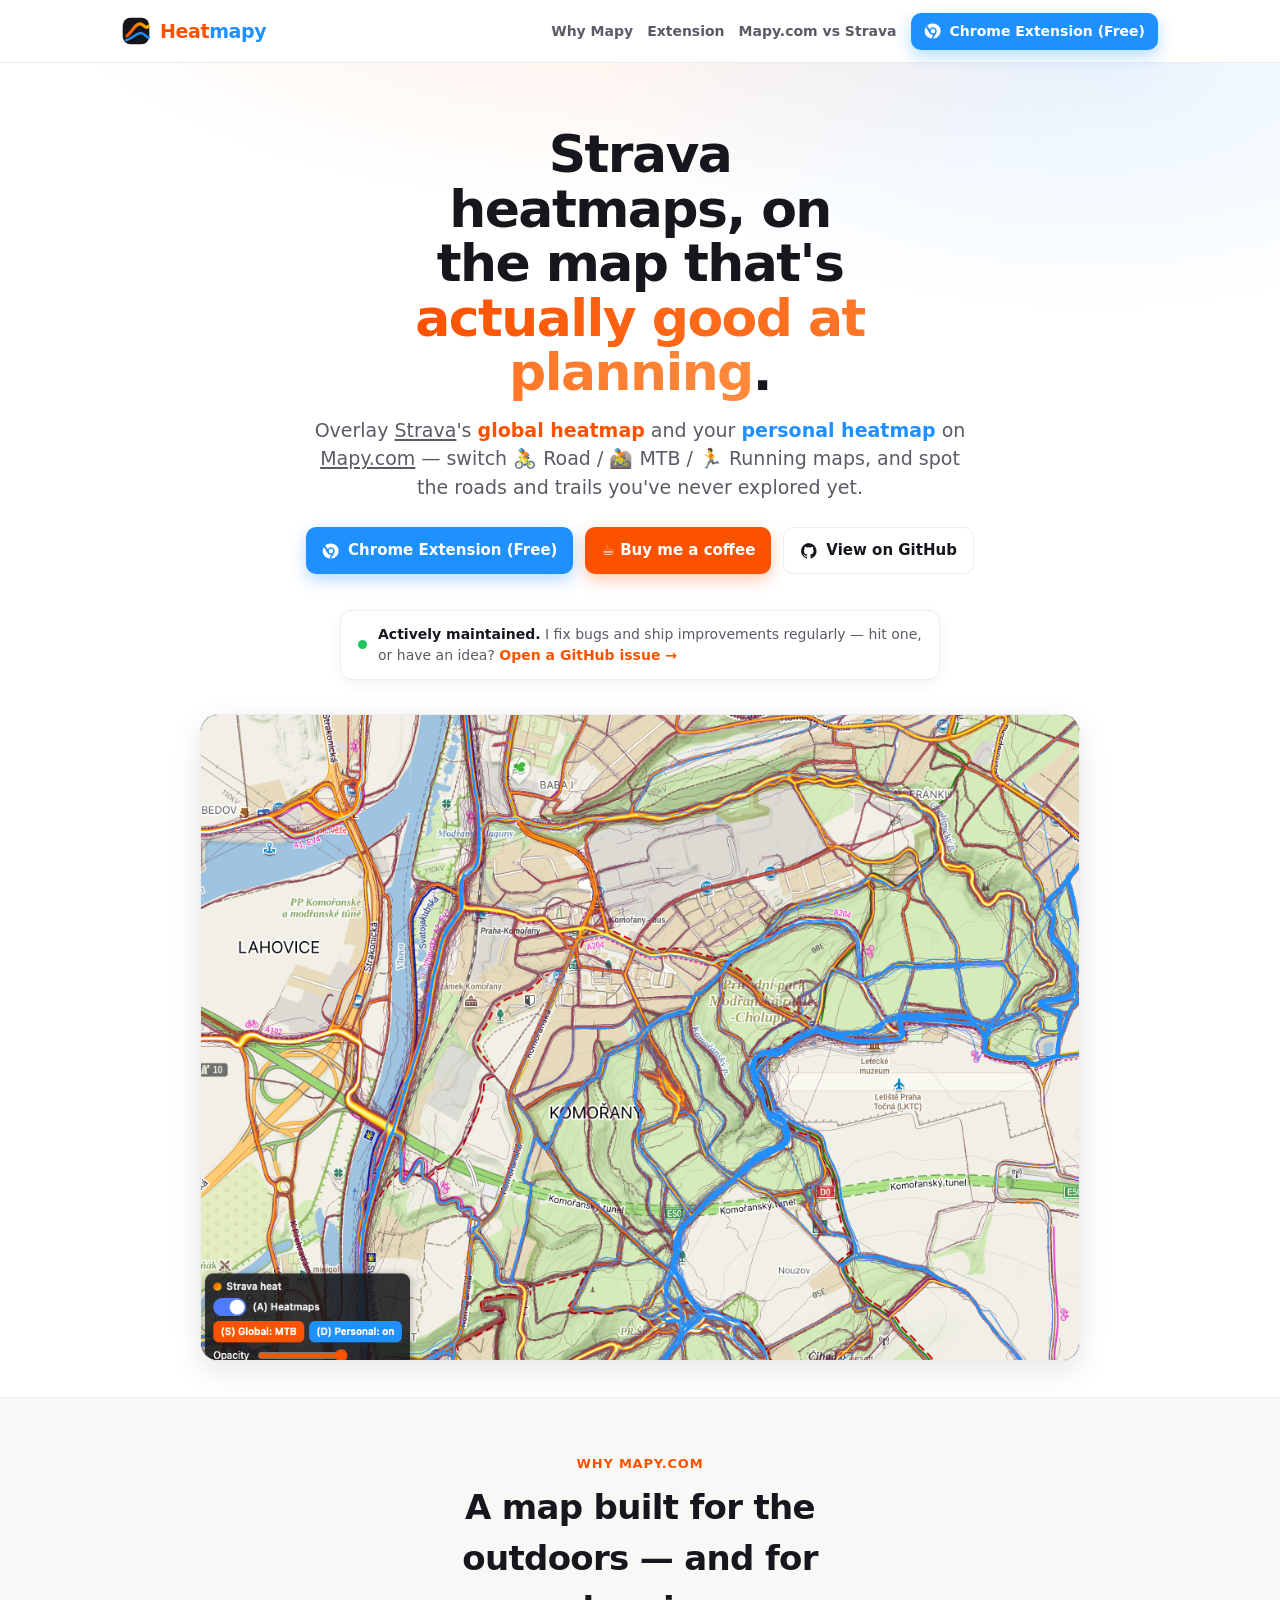
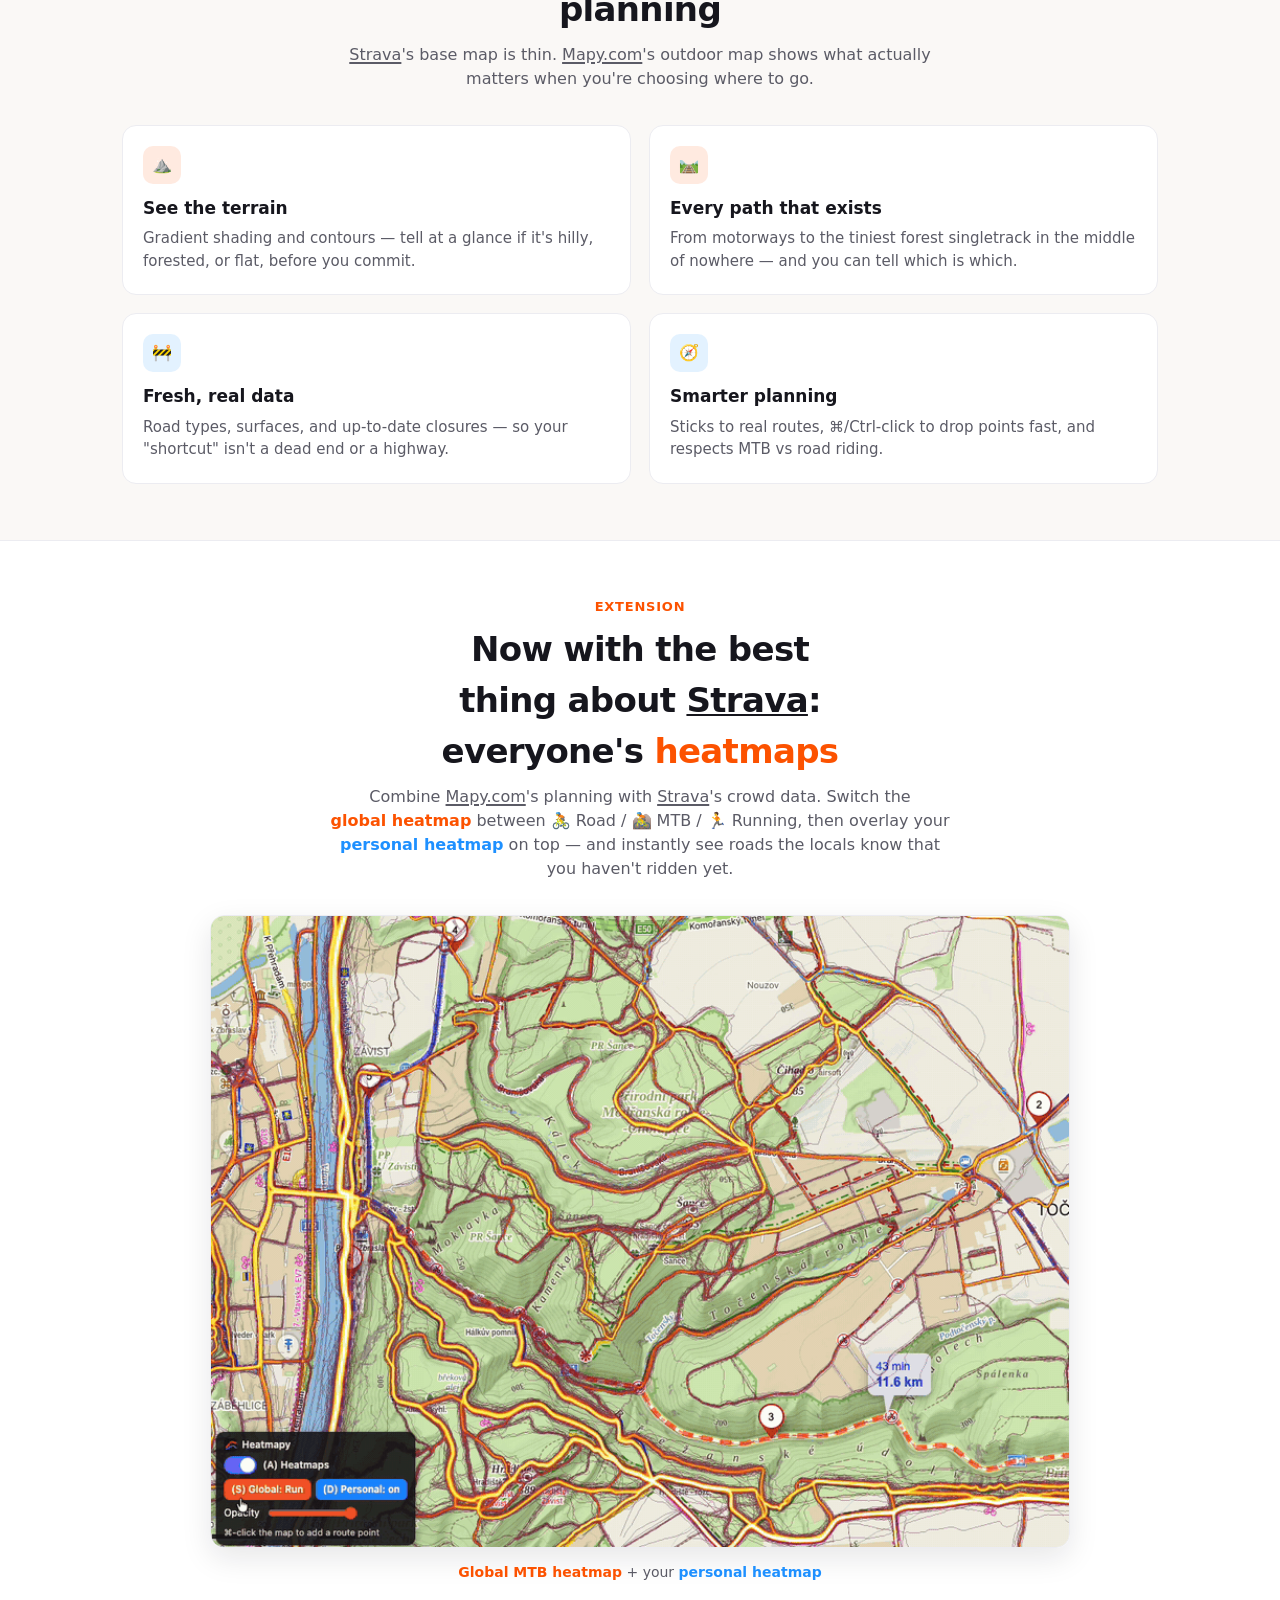
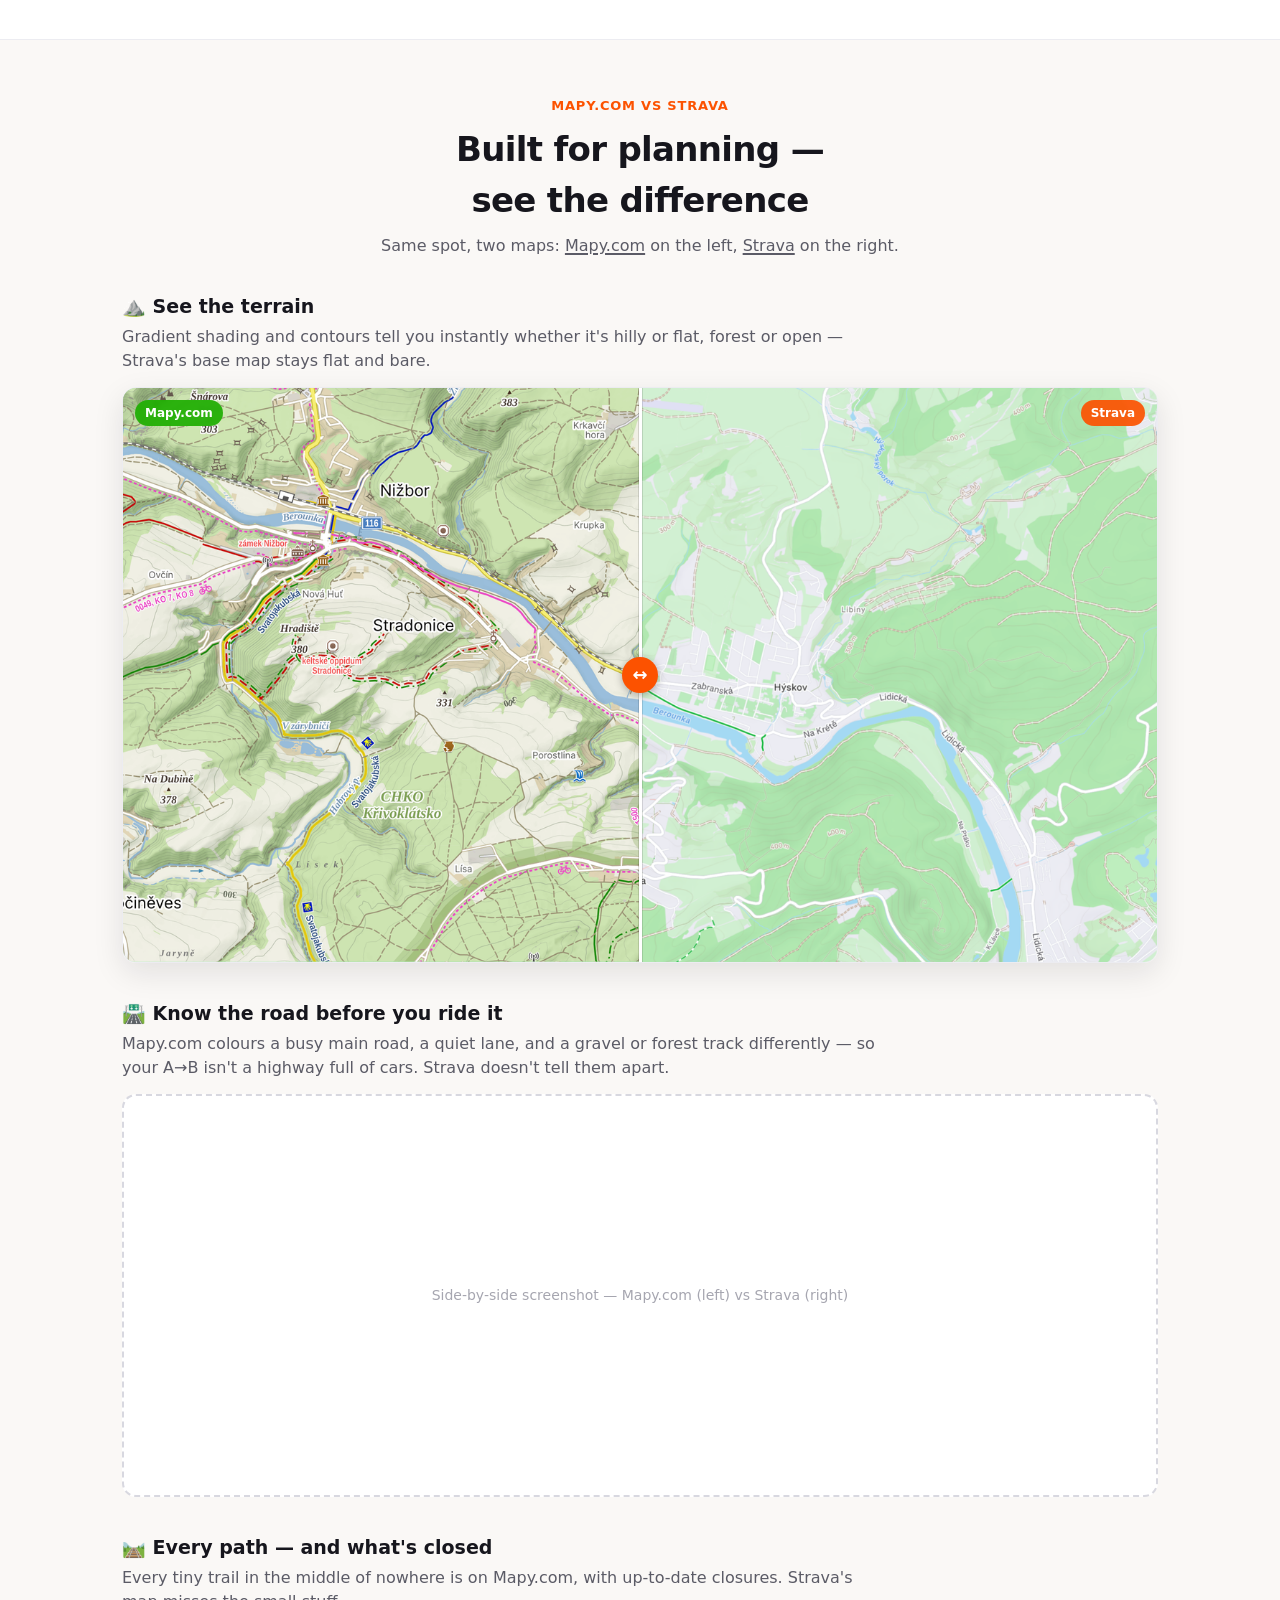
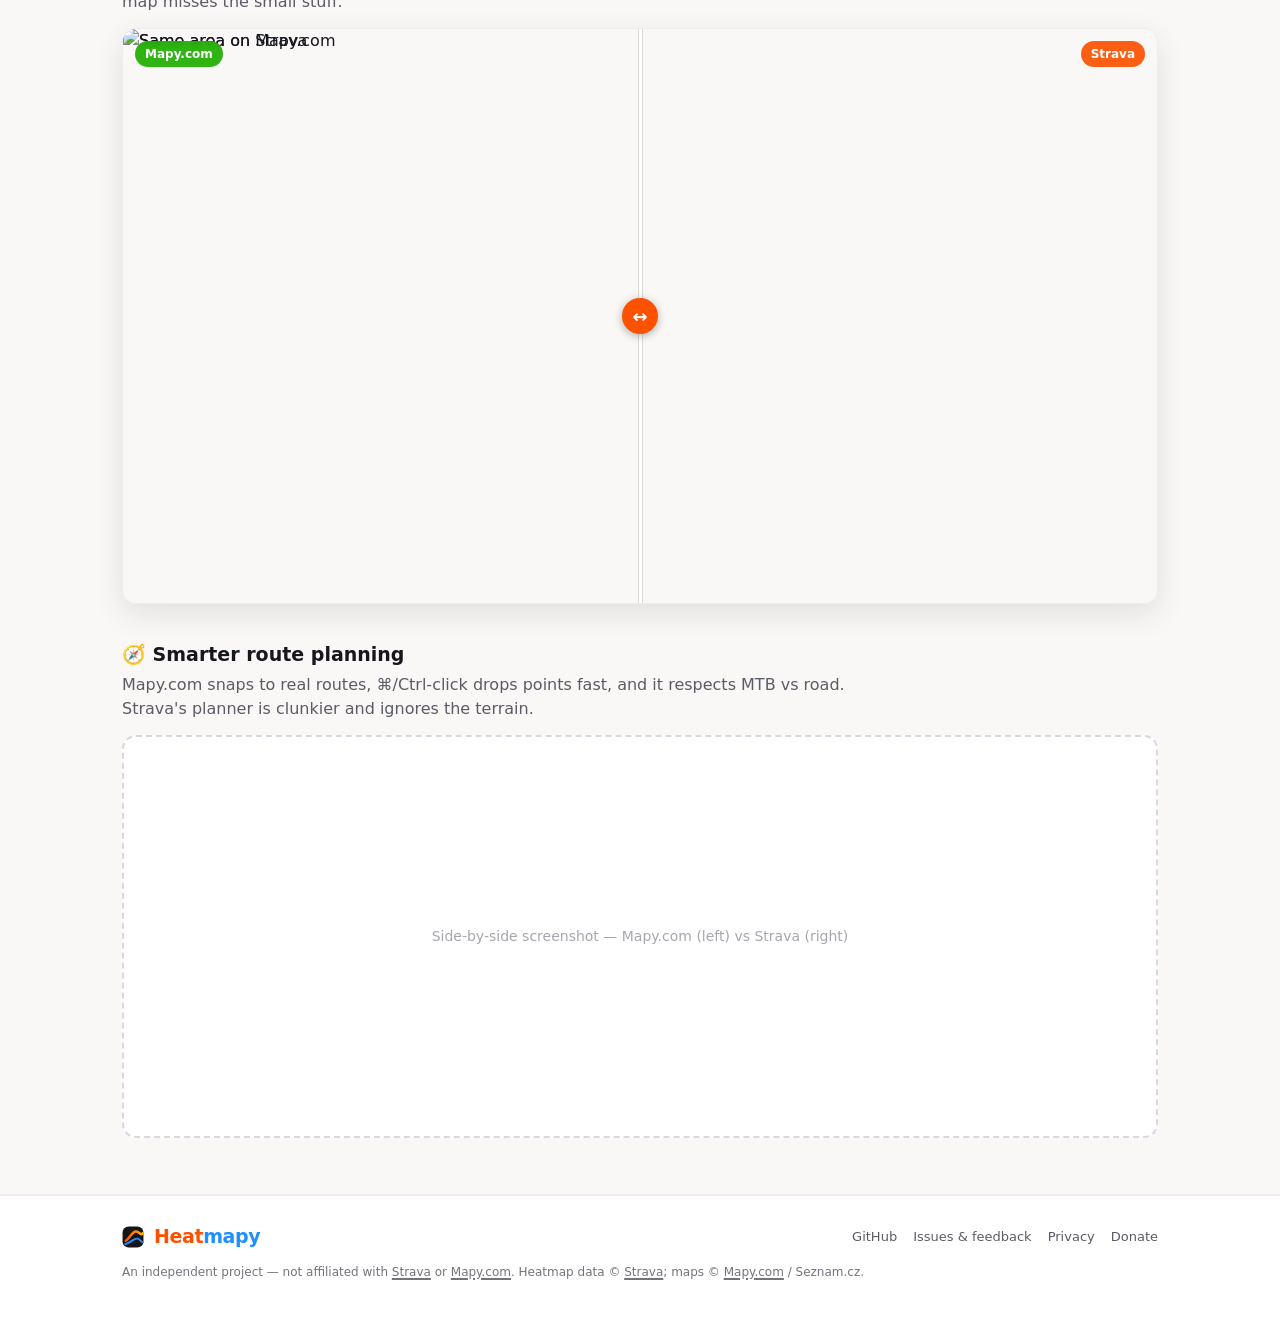
==== commit a05fd45b: "site: cache-bust swapped terrain slider images (?v=2) past immutable /img cache Co-Authored-By: Clau" ====
--- a/site/index.html
+++ b/site/index.html
@@ -303,8 +303,8 @@
                     <h3>⛰️ See the terrain</h3>
                     <p>Gradient shading and contours tell you instantly whether it's hilly or flat, forest or open — Strava's base map stays flat and bare.</p>
                     <div class="ba">
-                        <img class="ba-img" src="img/cmp-terrain-strava.png" alt="Same area on Strava">
-                        <img class="ba-img ba-top" src="img/cmp-terrain-mapy.png" alt="Same area on Mapy.com">
+                        <img class="ba-img" src="img/cmp-terrain-strava.png?v=2" alt="Same area on Strava">
+                        <img class="ba-img ba-top" src="img/cmp-terrain-mapy.png?v=2" alt="Same area on Mapy.com">
                         <div class="ba-handle" aria-hidden="true"></div>
                         <span class="ba-label ba-label--l">Mapy.com</span>
                         <span class="ba-label ba-label--r">Strava</span>
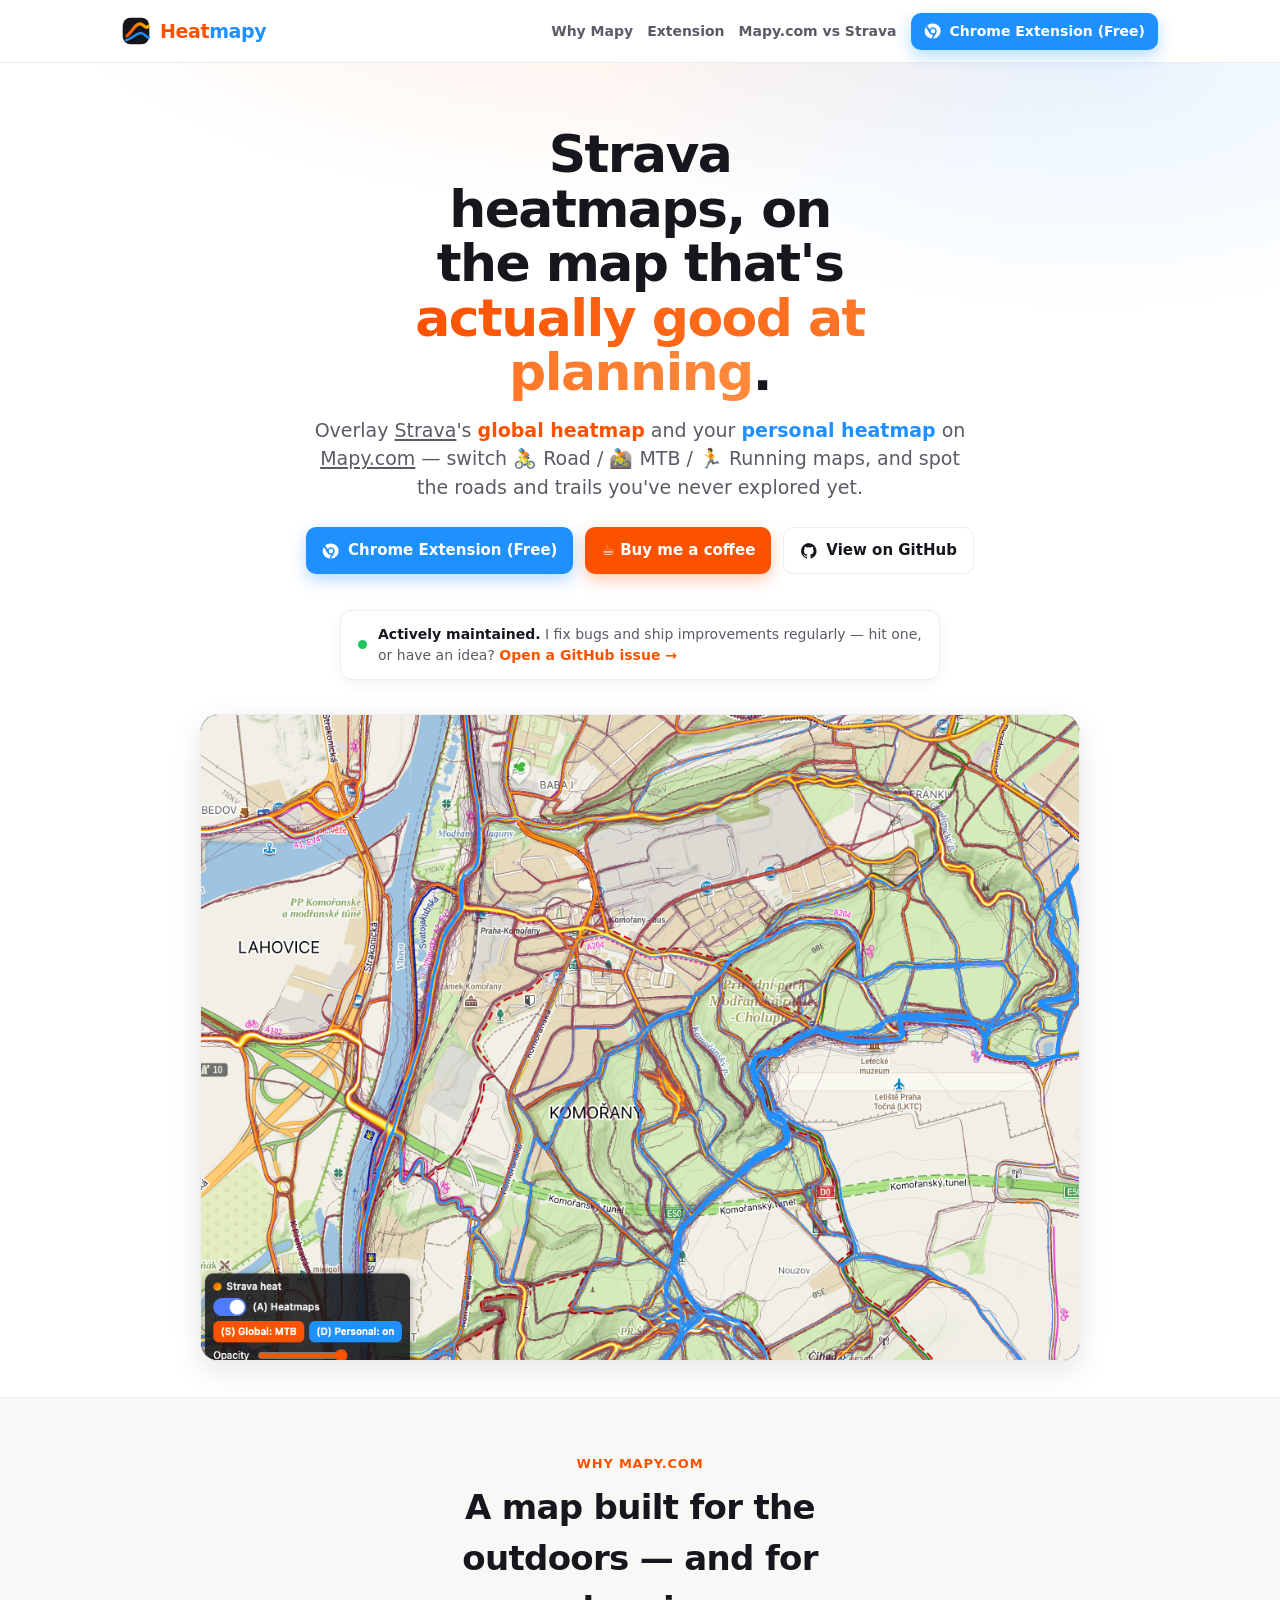
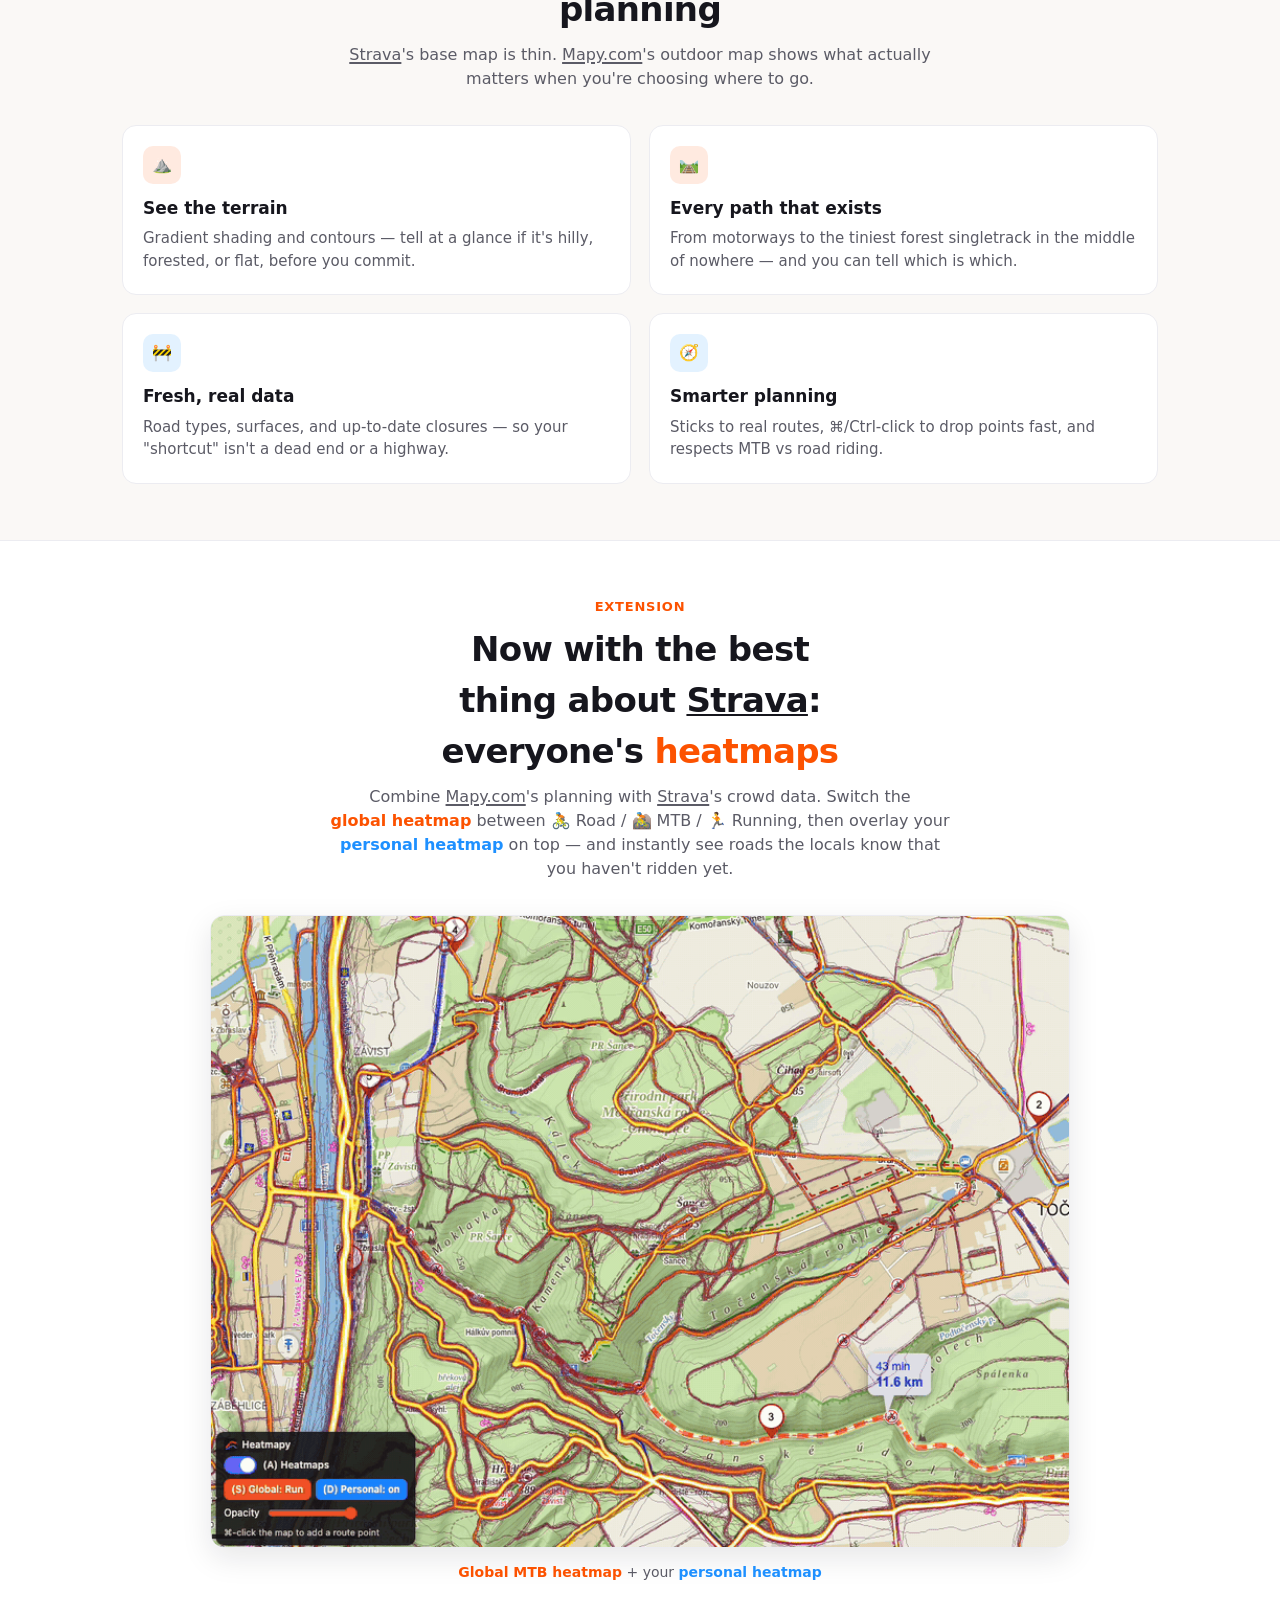
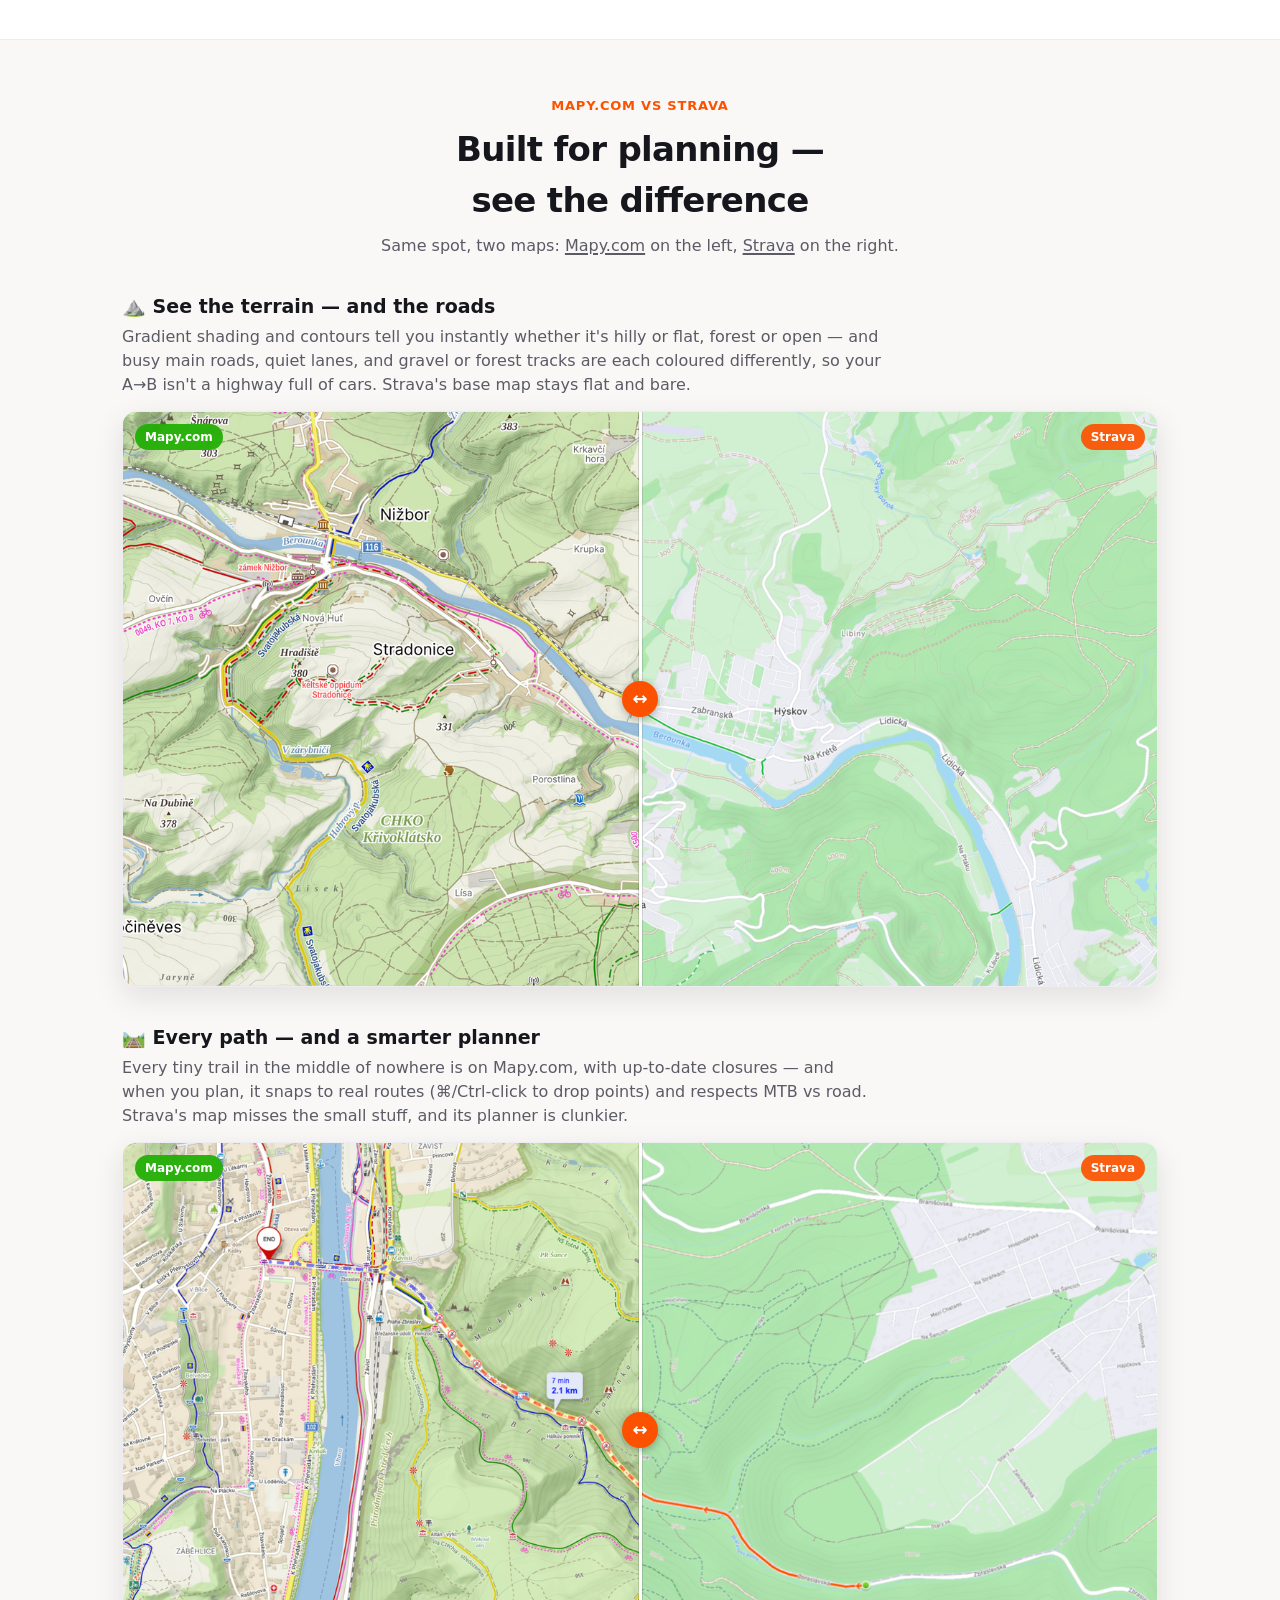
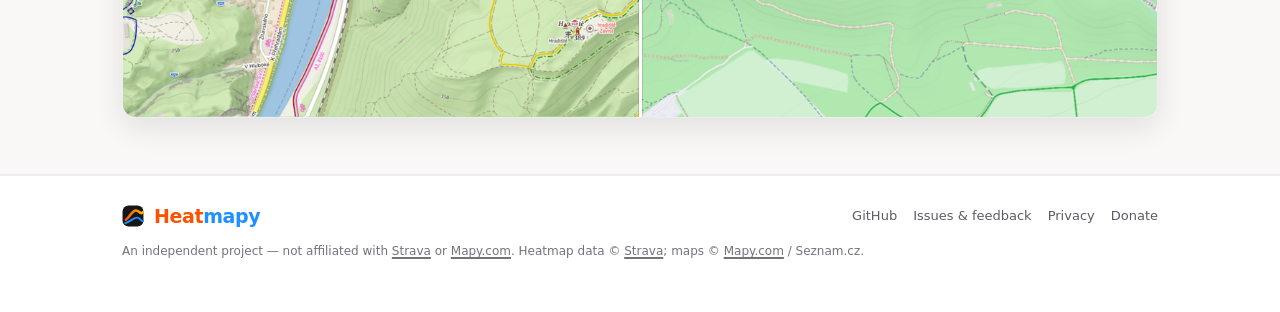
==== commit 9d859b44: "site: every-path slider gets new matched pair; drop road-type & planning placeholders Wire path1/pat" ====
--- a/site/index.html
+++ b/site/index.html
@@ -138,10 +138,6 @@
     .cmp-list { display: flex; flex-direction: column; gap: 36px; margin-top: 10px; }
     .cmp h3 { margin: 0 0 5px; font-size: 19px; }
     .cmp p { margin: 0 0 14px; color: var(--muted); max-width: 760px; }
-    .cmp-shot { width: 100%; aspect-ratio: 18 / 7; border-radius: var(--radius); border: 2px dashed #d8d8e0;
-        background: #fff; display: flex; align-items: center; justify-content: center; color: #a6a6b0;
-        font-size: 14px; text-align: center; padding: 14px; }
-    .cmp-shot img { width: 100%; border-radius: var(--radius); border: 1px solid var(--line); box-shadow: var(--shadow); display: block; }
 
     /* before/after compare slider */
     .ba { position: relative; aspect-ratio: 18 / 10; border-radius: var(--radius); overflow: hidden;
@@ -300,8 +296,8 @@
                 on the left, <a class="strava-link" href="https://www.strava.com/maps/global-heatmap" target="_blank" rel="noopener">Strava</a> on the right.</p>
             <div class="cmp-list">
                 <div class="cmp">
-                    <h3>⛰️ See the terrain</h3>
-                    <p>Gradient shading and contours tell you instantly whether it's hilly or flat, forest or open — Strava's base map stays flat and bare.</p>
+                    <h3>⛰️ See the terrain — and the roads</h3>
+                    <p>Gradient shading and contours tell you instantly whether it's hilly or flat, forest or open — and busy main roads, quiet lanes, and gravel or forest tracks are each coloured differently, so your A→B isn't a highway full of cars. Strava's base map stays flat and bare.</p>
                     <div class="ba">
                         <img class="ba-img" src="img/cmp-terrain-strava.png?v=2" alt="Same area on Strava">
                         <img class="ba-img ba-top" src="img/cmp-terrain-mapy.png?v=2" alt="Same area on Mapy.com">
@@ -312,28 +308,16 @@
                     </div>
                 </div>
                 <div class="cmp">
-                    <h3>🛣️ Know the road before you ride it</h3>
-                    <p>Mapy.com colours a busy main road, a quiet lane, and a gravel or forest track differently — so your A→B isn't a highway full of cars. Strava doesn't tell them apart.</p>
-                    <!-- swap for: <img src="img/compare-roadtype.png" alt="Mapy.com vs Strava road types"> -->
-                    <div class="cmp-shot">Side-by-side screenshot — Mapy.com (left) vs Strava (right)</div>
-                </div>
-                <div class="cmp">
-                    <h3>🛤️ Every path — and what's closed</h3>
-                    <p>Every tiny trail in the middle of nowhere is on Mapy.com, with up-to-date closures. Strava's map misses the small stuff.</p>
+                    <h3>🛤️ Every path — and a smarter planner</h3>
+                    <p>Every tiny trail in the middle of nowhere is on Mapy.com, with up-to-date closures — and when you plan, it snaps to real routes (⌘/Ctrl-click to drop points) and respects MTB vs road. Strava's map misses the small stuff, and its planner is clunkier.</p>
                     <div class="ba">
-                        <img class="ba-img" src="img/cmp-paths-strava.png" alt="Same area on Strava">
-                        <img class="ba-img ba-top" src="img/cmp-paths-mapy.png" alt="Same area on Mapy.com">
+                        <img class="ba-img" src="img/cmp-paths-strava.png?v=2" alt="Same area on Strava">
+                        <img class="ba-img ba-top" src="img/cmp-paths-mapy.png?v=2" alt="Same area on Mapy.com">
                         <div class="ba-handle" aria-hidden="true"></div>
                         <span class="ba-label ba-label--l">Mapy.com</span>
                         <span class="ba-label ba-label--r">Strava</span>
                         <input class="ba-range" type="range" min="0" max="100" value="50" aria-label="Drag to compare Mapy.com and Strava">
                     </div>
-                </div>
-                <div class="cmp">
-                    <h3>🧭 Smarter route planning</h3>
-                    <p>Mapy.com snaps to real routes, ⌘/Ctrl-click drops points fast, and it respects MTB vs road. Strava's planner is clunkier and ignores the terrain.</p>
-                    <!-- swap for: <img src="img/compare-planning.png" alt="Mapy.com vs Strava route planning"> -->
-                    <div class="cmp-shot">Side-by-side screenshot — Mapy.com (left) vs Strava (right)</div>
                 </div>
             </div>
         </div>
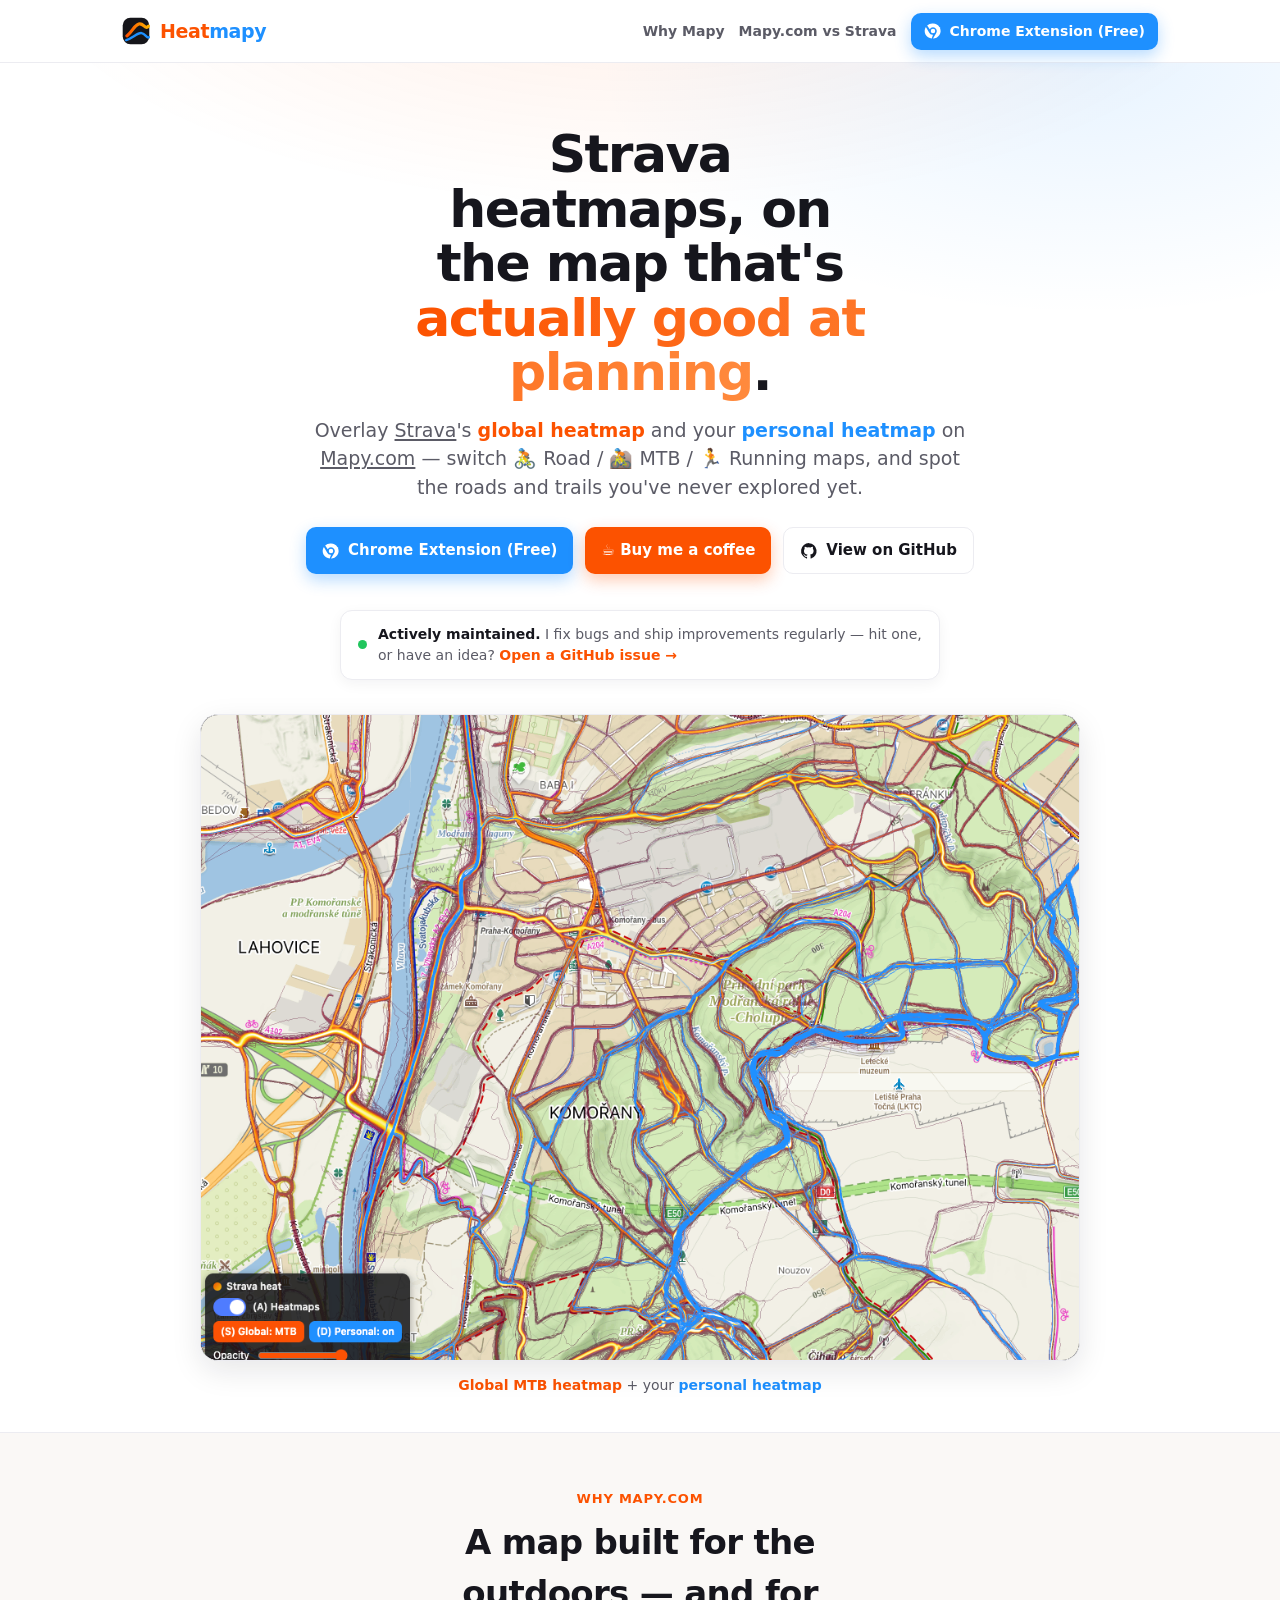
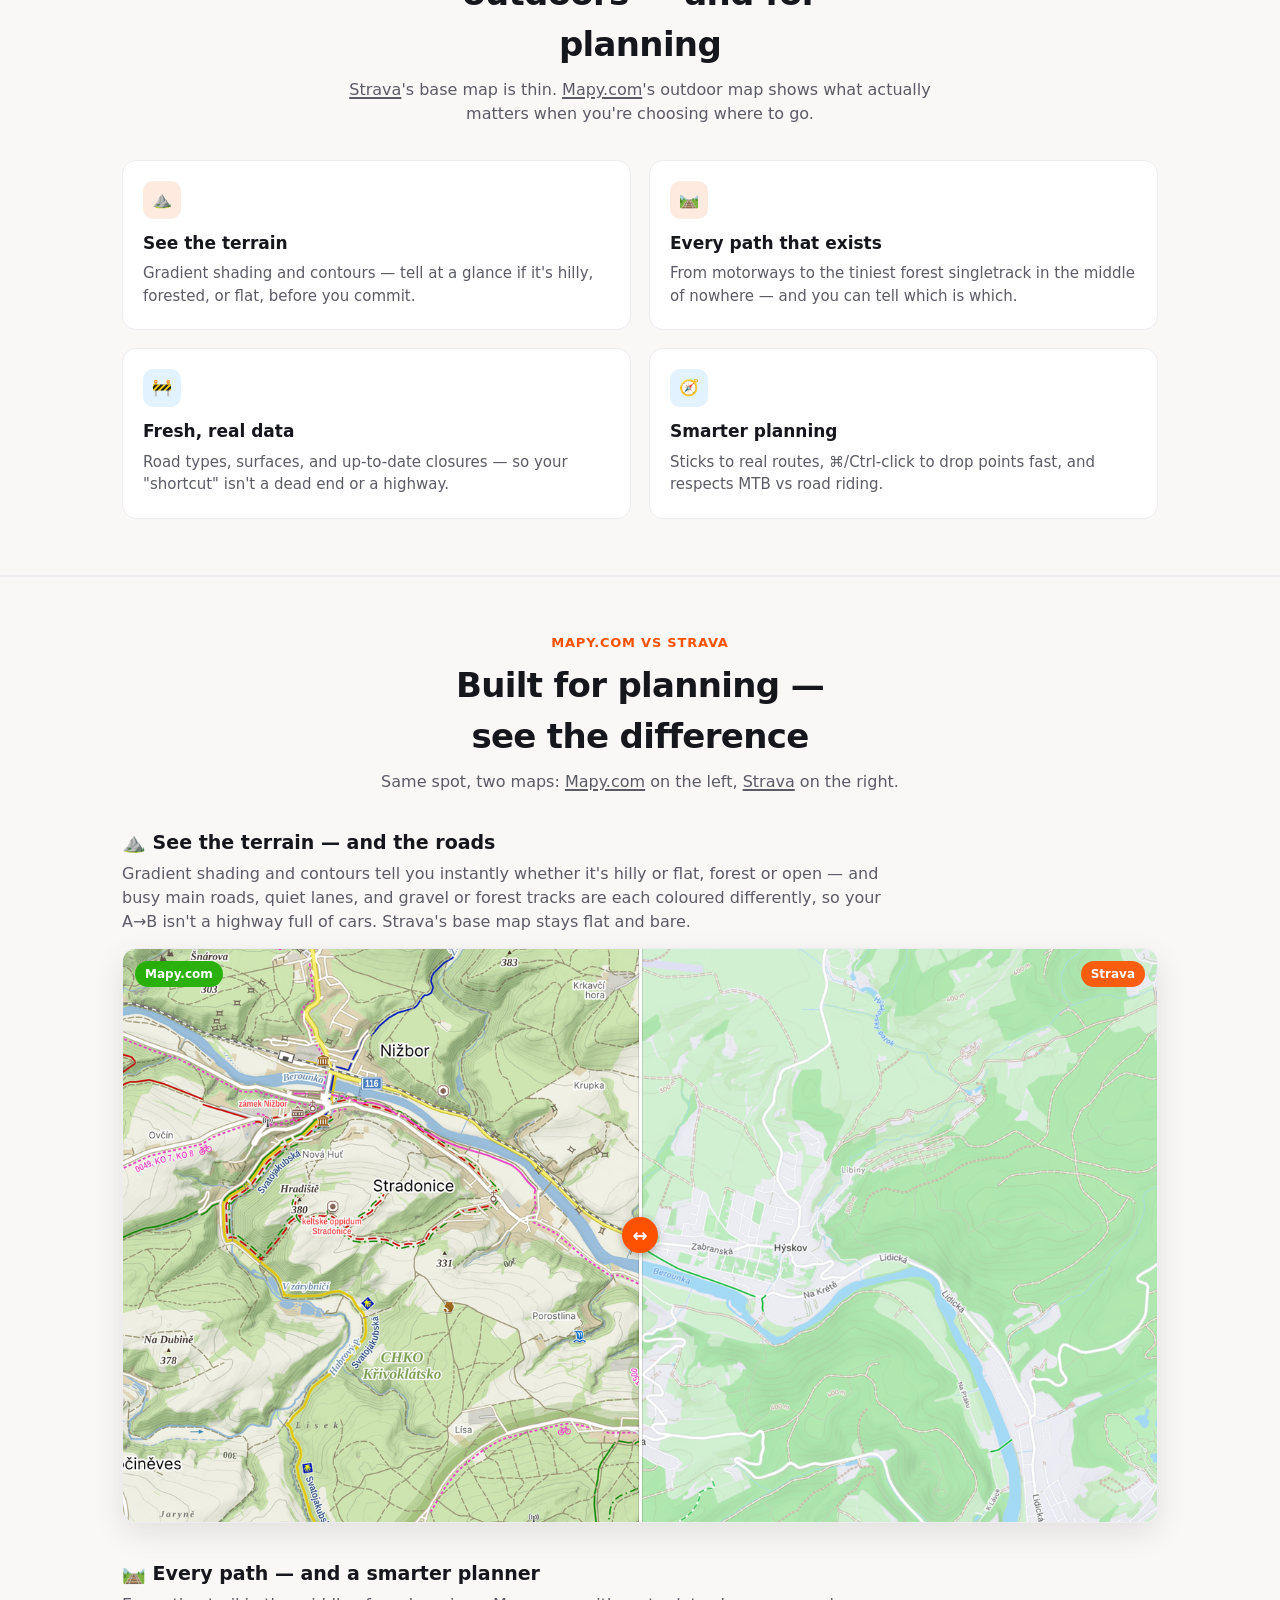
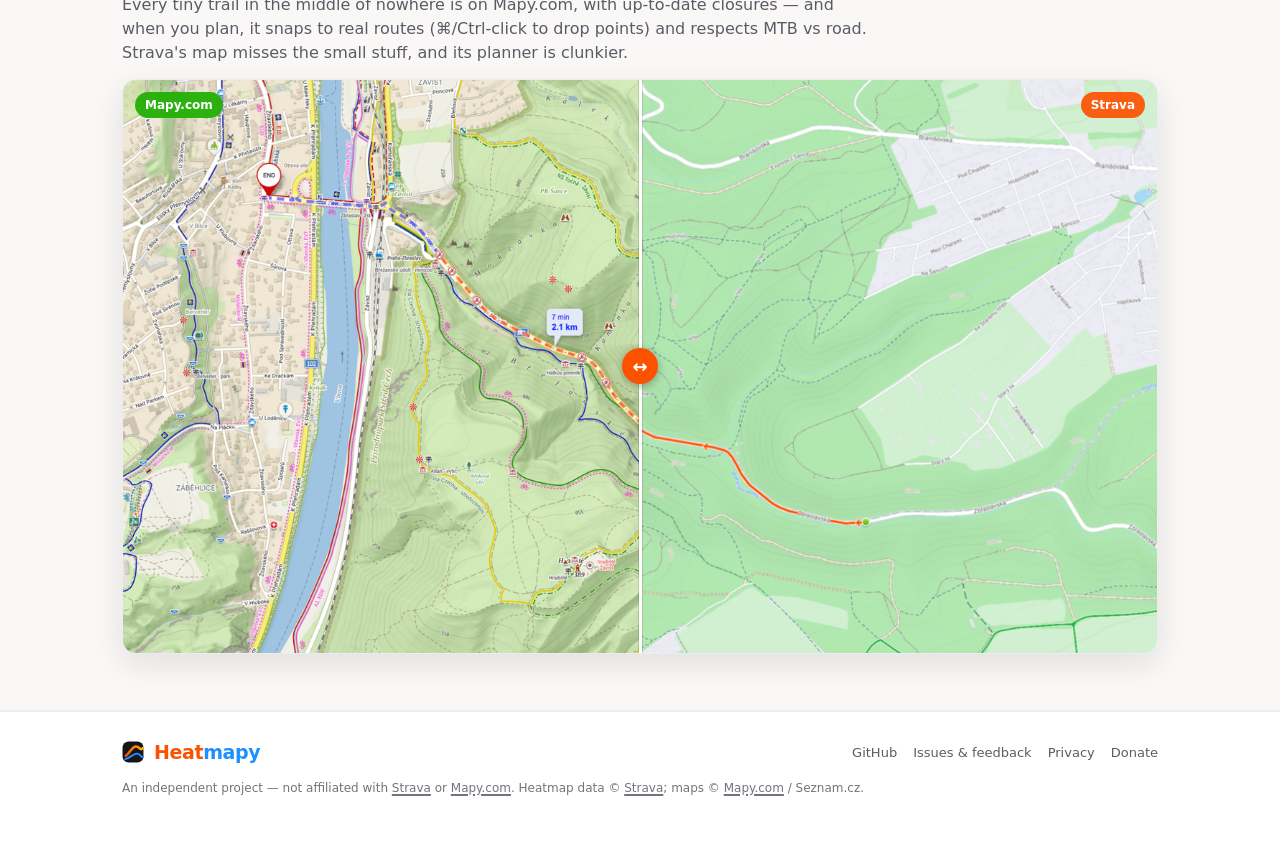
==== commit fc997b48: "site: move heatmap caption under hero demo, remove Extension section - Add 'Global MTB heatmap + you" ====
--- a/site/index.html
+++ b/site/index.html
@@ -108,6 +108,7 @@
         background: #0e0e12 center/cover no-repeat;
     }
     .video video, .video img { position: absolute; inset: 0; width: 100%; height: 100%; object-fit: cover; }
+    .video-cap { color: var(--muted); font-size: 14px; margin: 14px auto 0; }
 
     /* sections */
     section.block { padding: 56px 0; }
@@ -128,11 +129,6 @@
     .shots figure { margin: 0; }
     .shots img { width: 100%; border-radius: var(--radius); border: 1px solid var(--line); box-shadow: var(--shadow); display: block; }
     .shots figcaption { text-align: center; color: var(--muted); font-size: 13px; margin-top: 8px; }
-
-    /* single demo GIF in the extension section */
-    .demo-fig { margin: 6px auto 0; max-width: 860px; text-align: center; }
-    .demo-fig img { width: 100%; border-radius: var(--radius); border: 1px solid var(--line); box-shadow: var(--shadow); display: block; }
-    .demo-fig figcaption { color: var(--muted); font-size: 14px; margin-top: 14px; }
 
     /* Mapy vs Strava comparison */
     .cmp-list { display: flex; flex-direction: column; gap: 36px; margin-top: 10px; }
@@ -198,7 +194,6 @@
         <span class="brand"><svg width="28" height="28"><use href="#mark"/></svg><span><span class="heat">Heat</span><span class="mapy">mapy</span></span></span>
         <span class="spacer"></span>
         <a class="ghost hide-sm" href="#why">Why Mapy</a>
-        <a class="ghost hide-sm" href="#extension">Extension</a>
         <a class="ghost hide-sm" href="#compare">Mapy.com vs Strava</a>
         <a class="btn btn--chrome btn--sm" href="#get" data-cta="chrome">
             <svg viewBox="0 0 24 24" fill="currentColor"><path d="M12 2a10 10 0 0 1 8.66 5H12a5 5 0 0 0-4.33 2.5L4.2 4.8A10 10 0 0 1 12 2Zm9.5 6.5A10 10 0 0 1 12 22l4.33-7.5A5 5 0 0 0 12 7h9.5ZM2.5 6.6 6.83 14A5 5 0 0 0 12 17l-1.7 5A10 10 0 0 1 2.5 6.6ZM12 9a3 3 0 1 1 0 6 3 3 0 0 1 0-6Z"/></svg>
@@ -236,6 +231,7 @@
                 <video src="img/hero-demo.mp4" poster="img/hero.png" autoplay muted loop playsinline
                        aria-label="Strava heatmap overlaid on Mapy.com — live demo"></video>
             </div>
+            <p class="video-cap"><span class="hm">Global MTB heatmap</span> + your <span class="hmp">personal heatmap</span></p>
         </div>
     </section>
 
@@ -268,22 +264,6 @@
                     <p>Sticks to real routes, ⌘/Ctrl-click to drop points fast, and respects MTB vs road riding.</p>
                 </div>
             </div>
-        </div>
-    </section>
-
-    <!-- EXTENSION -->
-    <section class="block" id="extension">
-        <div class="wrap">
-            <div class="kicker">Extension</div>
-            <h2>Now with the best thing about <a class="strava-link" href="https://www.strava.com/maps/global-heatmap" target="_blank" rel="noopener">Strava</a>: everyone's <span class="hm">heatmaps</span></h2>
-            <p class="lead">Combine <a class="mapy-link" href="https://mapy.com" target="_blank" rel="noopener">Mapy.com</a>'s planning with <a class="strava-link" href="https://www.strava.com/maps/global-heatmap" target="_blank" rel="noopener">Strava</a>'s crowd data. Switch the
-                <span class="hm">global heatmap</span> between 🚴 Road / 🚵 MTB / 🏃 Running, then overlay your
-                <span class="hmp">personal heatmap</span> on top — and instantly see roads the locals know that you
-                haven't ridden yet.</p>
-            <figure class="demo-fig">
-                <img src="img/overlay-demo.gif" alt="Strava global MTB heatmap with your personal heatmap overlaid on Mapy.com" />
-                <figcaption><span class="hm">Global MTB heatmap</span> + your <span class="hmp">personal heatmap</span></figcaption>
-            </figure>
         </div>
     </section>
 
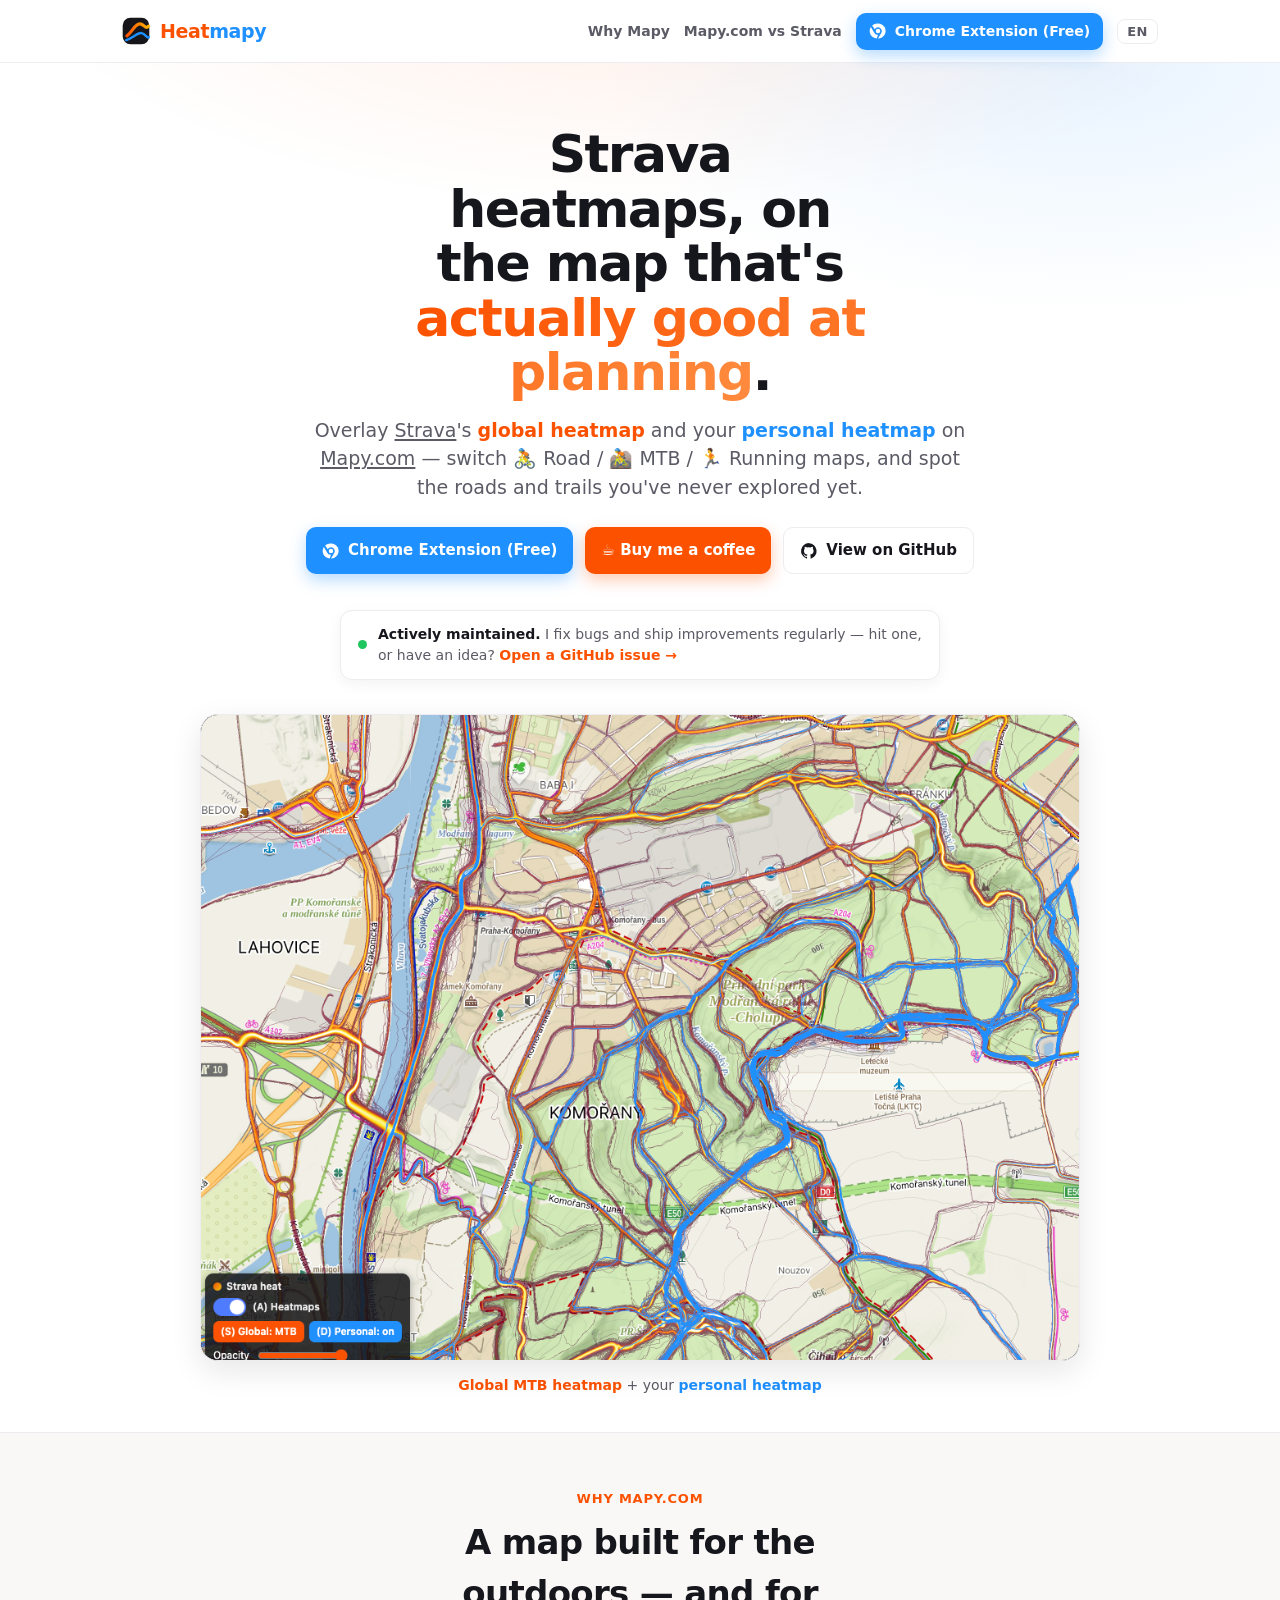
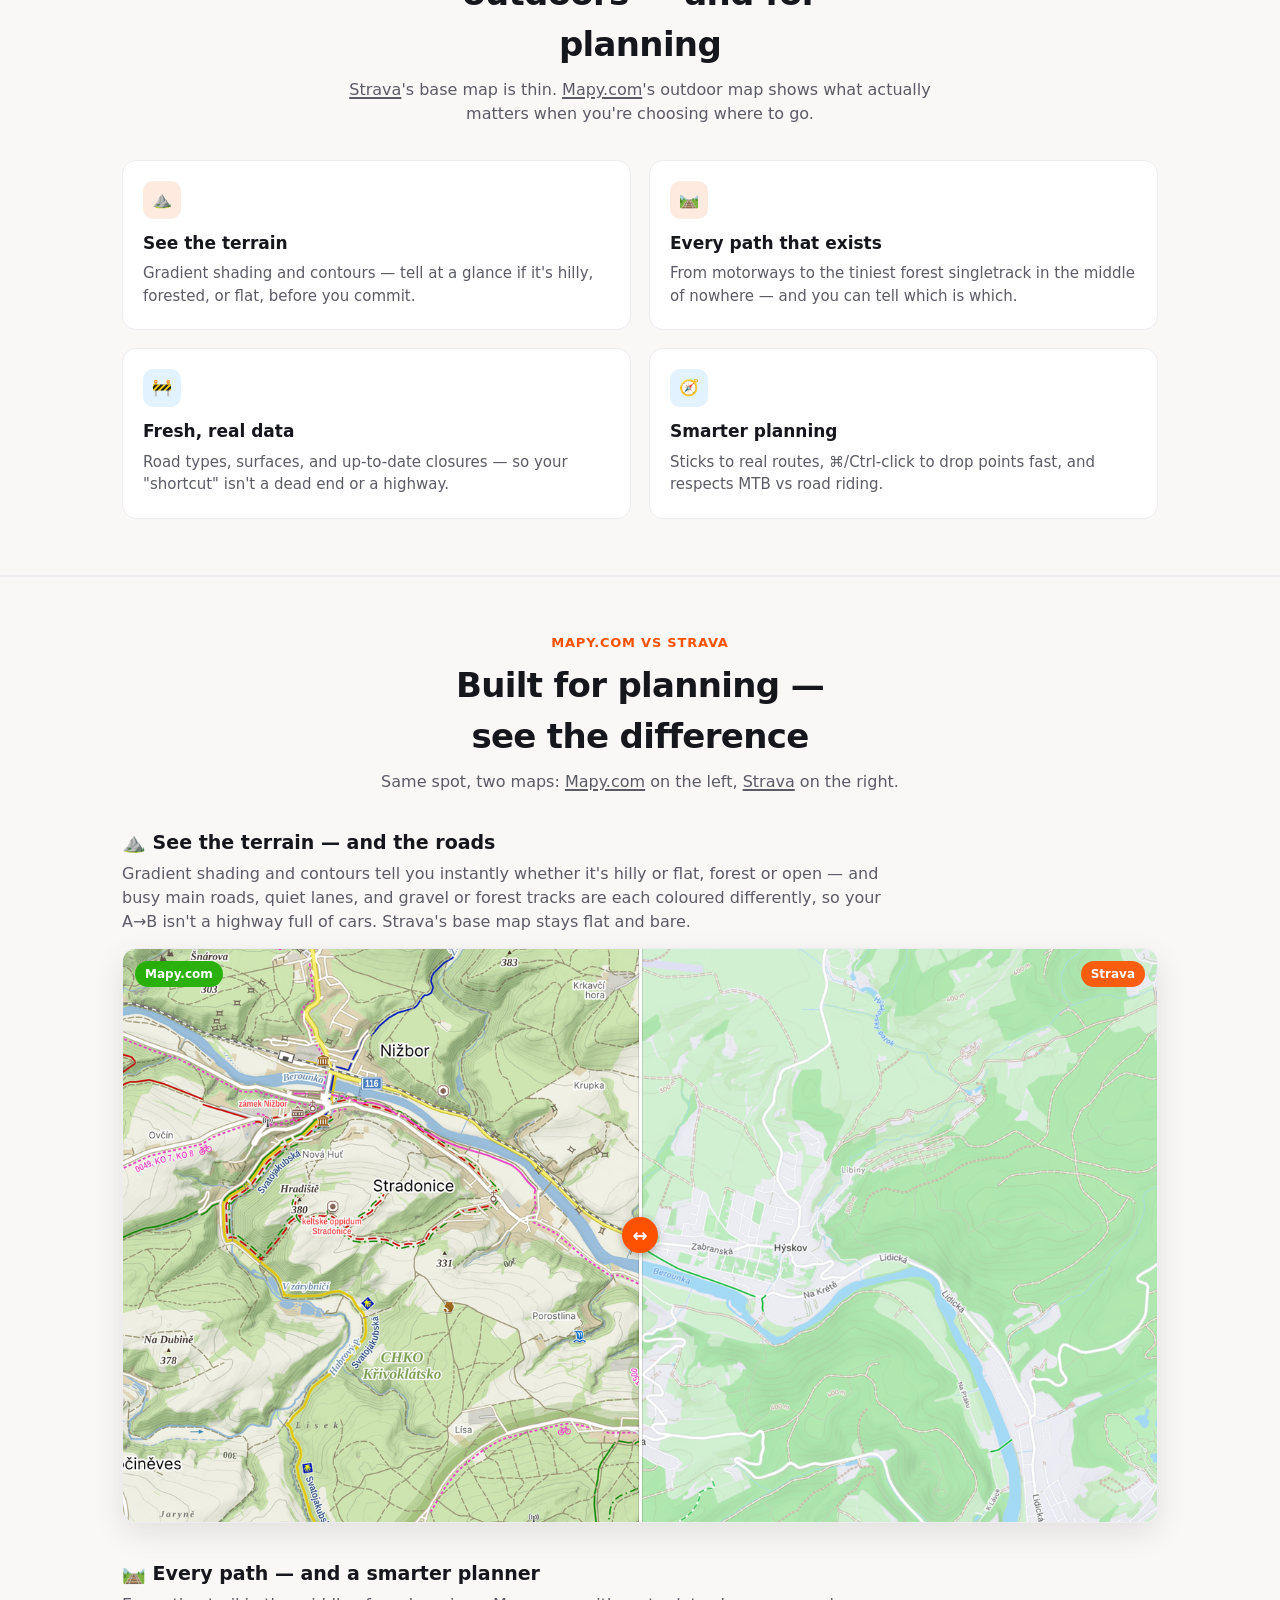
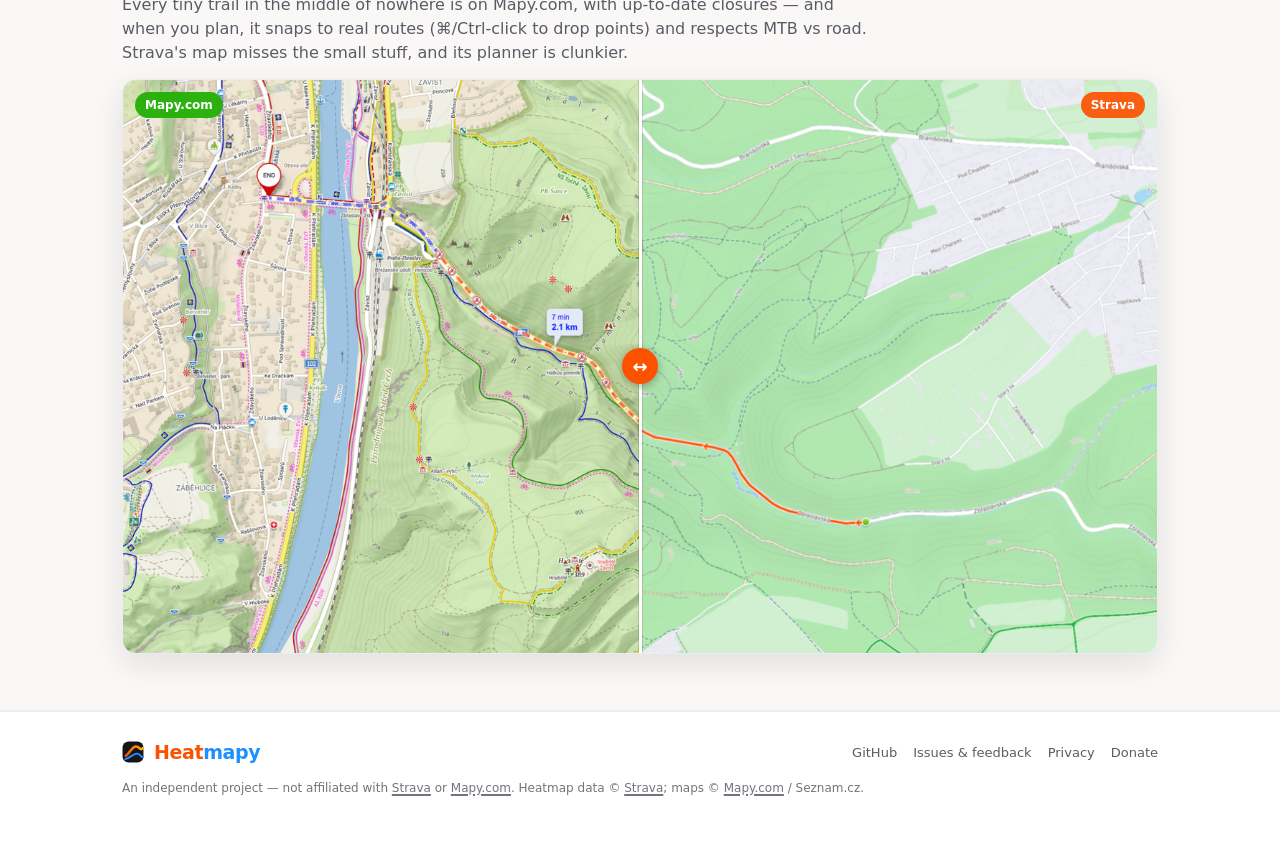
==== commit 654c6947: "site: geo-route donations by currency (Adaptive Pricing can't convert pay-what-you-want) Custom-amou" ====
--- a/site/index.html
+++ b/site/index.html
@@ -5,18 +5,18 @@
 <meta name="viewport" content="width=device-width, initial-scale=1" />
 <title>Heatmapy — Strava heatmaps on Mapy.com</title>
 <meta name="description" content="Free Chrome extension: overlay your Strava global and personal heatmaps (MTB / Ride / Run) on Mapy.com — the best map for route planning. Discover roads you've never explored." />
-<link rel="canonical" href="https://heatmapy.pages.dev/" />
+<link rel="canonical" href="https://heatmapy.com/" />
 <!-- Open Graph / Twitter card for link previews when shared -->
 <meta property="og:type" content="website" />
 <meta property="og:site_name" content="Heatmapy" />
 <meta property="og:title" content="Heatmapy — Strava heatmaps on Mapy.com" />
 <meta property="og:description" content="Free Chrome extension: overlay your Strava global and personal heatmaps (MTB / Ride / Run) on Mapy.com — the best map for route planning." />
-<meta property="og:url" content="https://heatmapy.pages.dev/" />
-<meta property="og:image" content="https://heatmapy.pages.dev/img/hero.png" />
+<meta property="og:url" content="https://heatmapy.com/" />
+<meta property="og:image" content="https://heatmapy.com/img/hero.png" />
 <meta name="twitter:card" content="summary_large_image" />
 <meta name="twitter:title" content="Heatmapy — Strava heatmaps on Mapy.com" />
 <meta name="twitter:description" content="Overlay your Strava global & personal heatmaps on Mapy.com for route planning. Free Chrome extension." />
-<meta name="twitter:image" content="https://heatmapy.pages.dev/img/hero.png" />
+<meta name="twitter:image" content="https://heatmapy.com/img/hero.png" />
 <link rel="icon" href="data:image/svg+xml,<svg xmlns='http://www.w3.org/2000/svg' viewBox='0 0 40 40'><rect width='40' height='40' rx='11' fill='%2315151a'/><path d='M7 27C16 20 17 12 24 10 31 8 33 19 38 13' fill='none' stroke='%23fc5200' stroke-width='4.5' stroke-linecap='round'/><path d='M6 33C16 30 22 22 28 23 34 24 35 31 39 29' fill='none' stroke='%231e90ff' stroke-width='3.4' stroke-linecap='round'/></svg>" />
 <style>
     :root {
@@ -59,6 +59,9 @@
     .nav .spacer { flex: 1; }
     .nav a.ghost { color: var(--muted); text-decoration: none; font-weight: 600; font-size: 14px; }
     .nav a.ghost:hover { color: var(--ink); }
+    .lang-switch { font-size: 13px; font-weight: 700; letter-spacing: 0.04em; color: var(--muted);
+        text-decoration: none; padding: 5px 9px; border-radius: 8px; border: 1px solid var(--line); line-height: 1; }
+    .lang-switch:hover { color: var(--ink); border-color: #cfcfd8; background: rgba(0,0,0,0.03); }
 
     .btn {
         display: inline-flex; align-items: center; gap: 8px;
@@ -193,12 +196,13 @@
     <div class="wrap nav">
         <span class="brand"><svg width="28" height="28"><use href="#mark"/></svg><span><span class="heat">Heat</span><span class="mapy">mapy</span></span></span>
         <span class="spacer"></span>
-        <a class="ghost hide-sm" href="#why">Why Mapy</a>
+        <a class="ghost hide-sm" href="#why" data-i18n="nav.why">Why Mapy</a>
         <a class="ghost hide-sm" href="#compare">Mapy.com vs Strava</a>
         <a class="btn btn--chrome btn--sm" href="#get" data-cta="chrome">
             <svg viewBox="0 0 24 24" fill="currentColor"><path d="M12 2a10 10 0 0 1 8.66 5H12a5 5 0 0 0-4.33 2.5L4.2 4.8A10 10 0 0 1 12 2Zm9.5 6.5A10 10 0 0 1 12 22l4.33-7.5A5 5 0 0 0 12 7h9.5ZM2.5 6.6 6.83 14A5 5 0 0 0 12 17l-1.7 5A10 10 0 0 1 2.5 6.6ZM12 9a3 3 0 1 1 0 6 3 3 0 0 1 0-6Z"/></svg>
-            Chrome Extension (Free)
+            <span data-i18n="cta.chrome">Chrome Extension (Free)</span>
         </a>
+        <a href="#" class="lang-switch" data-lang-toggle aria-label="Switch language">EN</a>
     </div>
 </header>
 
@@ -206,24 +210,24 @@
     <!-- HERO -->
     <section class="hero">
         <div class="wrap">
-            <h1>Strava heatmaps, on the map that's <span class="g">actually good at planning</span>.</h1>
-            <p class="sub">Overlay <a class="strava-link" href="https://www.strava.com/maps/global-heatmap" target="_blank" rel="noopener">Strava</a>'s <span class="hm">global heatmap</span> and your
+            <h1 data-i18n="hero.h1">Strava heatmaps, on the map that's <span class="g">actually good at planning</span>.</h1>
+            <p class="sub" data-i18n="hero.sub">Overlay <a class="strava-link" href="https://www.strava.com/maps/global-heatmap" target="_blank" rel="noopener">Strava</a>'s <span class="hm">global heatmap</span> and your
                 <span class="hmp">personal heatmap</span> on <a class="mapy-link" href="https://mapy.com" target="_blank" rel="noopener">Mapy.com</a> —
                 switch 🚴 Road / 🚵 MTB / 🏃 Running maps, and spot the roads and trails you've never explored yet.</p>
             <div class="cta-row">
                 <a class="btn btn--chrome" href="#" data-cta="chrome">
                     <svg viewBox="0 0 24 24" fill="currentColor"><path d="M12 2a10 10 0 0 1 8.66 5H12a5 5 0 0 0-4.33 2.5L4.2 4.8A10 10 0 0 1 12 2Zm9.5 6.5A10 10 0 0 1 12 22l4.33-7.5A5 5 0 0 0 12 7h9.5ZM2.5 6.6 6.83 14A5 5 0 0 0 12 17l-1.7 5A10 10 0 0 1 2.5 6.6ZM12 9a3 3 0 1 1 0 6 3 3 0 0 1 0-6Z"/></svg>
-                    Chrome Extension (Free)
+                    <span data-i18n="cta.chrome">Chrome Extension (Free)</span>
                 </a>
-                <a class="btn btn--coffee" href="#" data-cta="coffee">☕ Buy me a coffee</a>
+                <a class="btn btn--coffee" href="#" data-cta="coffee" data-i18n="cta.coffee">☕ Buy me a coffee</a>
                 <a class="btn btn--ghost" href="https://github.com/matejcermak/heatmapy" target="_blank" rel="noopener">
                     <svg viewBox="0 0 24 24" fill="currentColor"><path d="M12 1.5A10.5 10.5 0 0 0 8.7 22c.5.1.7-.2.7-.5v-1.7c-2.9.6-3.5-1.4-3.5-1.4-.5-1.2-1.2-1.5-1.2-1.5-.9-.6.1-.6.1-.6 1 .1 1.6 1 1.6 1 .9 1.6 2.4 1.1 3 .9.1-.7.4-1.1.6-1.4-2.3-.3-4.7-1.2-4.7-5.1 0-1.1.4-2 1-2.7-.1-.3-.5-1.3.1-2.7 0 0 .9-.3 2.8 1a9.6 9.6 0 0 1 5 0c1.9-1.3 2.8-1 2.8-1 .6 1.4.2 2.4.1 2.7.7.7 1 1.6 1 2.7 0 3.9-2.4 4.8-4.7 5.1.4.3.7.9.7 1.9v2.8c0 .3.2.6.7.5A10.5 10.5 0 0 0 12 1.5Z"/></svg>
-                    View on GitHub
+                    <span data-i18n="cta.github">View on GitHub</span>
                 </a>
             </div>
             <div class="maintain">
                 <span class="dot-pulse" aria-hidden="true"></span>
-                <span><b>Actively maintained.</b> I fix bugs and ship improvements regularly — hit one, or have an idea?
+                <span data-i18n="hero.maintain"><b>Actively maintained.</b> I fix bugs and ship improvements regularly — hit one, or have an idea?
                     <a href="https://github.com/matejcermak/heatmapy/issues" target="_blank" rel="noopener">Open a GitHub issue →</a></span>
             </div>
 
@@ -231,37 +235,37 @@
                 <video src="img/hero-demo.mp4" poster="img/hero.png" autoplay muted loop playsinline
                        aria-label="Strava heatmap overlaid on Mapy.com — live demo"></video>
             </div>
-            <p class="video-cap"><span class="hm">Global MTB heatmap</span> + your <span class="hmp">personal heatmap</span></p>
+            <p class="video-cap" data-i18n="hero.videocap"><span class="hm">Global MTB heatmap</span> + your <span class="hmp">personal heatmap</span></p>
         </div>
     </section>
 
     <!-- WHY MAPY -->
     <section class="block soft" id="why">
         <div class="wrap">
-            <div class="kicker">Why Mapy.com</div>
-            <h2>A map built for the outdoors — and for planning</h2>
-            <p class="lead"><a class="strava-link" href="https://www.strava.com/maps/global-heatmap" target="_blank" rel="noopener">Strava</a>'s base map is thin. <a class="mapy-link" href="https://mapy.com" target="_blank" rel="noopener">Mapy.com</a>'s outdoor map shows what actually matters when you're
+            <div class="kicker" data-i18n="why.kicker">Why Mapy.com</div>
+            <h2 data-i18n="why.h2">A map built for the outdoors — and for planning</h2>
+            <p class="lead" data-i18n="why.lead"><a class="strava-link" href="https://www.strava.com/maps/global-heatmap" target="_blank" rel="noopener">Strava</a>'s base map is thin. <a class="mapy-link" href="https://mapy.com" target="_blank" rel="noopener">Mapy.com</a>'s outdoor map shows what actually matters when you're
                 choosing where to go.</p>
             <div class="grid">
                 <div class="card">
                     <div class="ic ic-o">⛰️</div>
-                    <h3>See the terrain</h3>
-                    <p>Gradient shading and contours — tell at a glance if it's hilly, forested, or flat, before you commit.</p>
+                    <h3 data-i18n="why.c1h">See the terrain</h3>
+                    <p data-i18n="why.c1p">Gradient shading and contours — tell at a glance if it's hilly, forested, or flat, before you commit.</p>
                 </div>
                 <div class="card">
                     <div class="ic ic-o">🛤️</div>
-                    <h3>Every path that exists</h3>
-                    <p>From motorways to the tiniest forest singletrack in the middle of nowhere — and you can tell which is which.</p>
+                    <h3 data-i18n="why.c2h">Every path that exists</h3>
+                    <p data-i18n="why.c2p">From motorways to the tiniest forest singletrack in the middle of nowhere — and you can tell which is which.</p>
                 </div>
                 <div class="card">
                     <div class="ic ic-b">🚧</div>
-                    <h3>Fresh, real data</h3>
-                    <p>Road types, surfaces, and up-to-date closures — so your "shortcut" isn't a dead end or a highway.</p>
+                    <h3 data-i18n="why.c3h">Fresh, real data</h3>
+                    <p data-i18n="why.c3p">Road types, surfaces, and up-to-date closures — so your "shortcut" isn't a dead end or a highway.</p>
                 </div>
                 <div class="card">
                     <div class="ic ic-b">🧭</div>
-                    <h3>Smarter planning</h3>
-                    <p>Sticks to real routes, ⌘/Ctrl-click to drop points fast, and respects MTB vs road riding.</p>
+                    <h3 data-i18n="why.c4h">Smarter planning</h3>
+                    <p data-i18n="why.c4p">Sticks to real routes, ⌘/Ctrl-click to drop points fast, and respects MTB vs road riding.</p>
                 </div>
             </div>
         </div>
@@ -271,13 +275,13 @@
     <section class="block soft" id="compare">
         <div class="wrap">
             <div class="kicker">Mapy.com vs Strava</div>
-            <h2>Built for planning — see the difference</h2>
-            <p class="lead">Same spot, two maps: <a class="mapy-link" href="https://mapy.com" target="_blank" rel="noopener">Mapy.com</a>
+            <h2 data-i18n="cmp.h2">Built for planning — see the difference</h2>
+            <p class="lead" data-i18n="cmp.lead">Same spot, two maps: <a class="mapy-link" href="https://mapy.com" target="_blank" rel="noopener">Mapy.com</a>
                 on the left, <a class="strava-link" href="https://www.strava.com/maps/global-heatmap" target="_blank" rel="noopener">Strava</a> on the right.</p>
             <div class="cmp-list">
                 <div class="cmp">
-                    <h3>⛰️ See the terrain — and the roads</h3>
-                    <p>Gradient shading and contours tell you instantly whether it's hilly or flat, forest or open — and busy main roads, quiet lanes, and gravel or forest tracks are each coloured differently, so your A→B isn't a highway full of cars. Strava's base map stays flat and bare.</p>
+                    <h3 data-i18n="cmp.r1h">⛰️ See the terrain — and the roads</h3>
+                    <p data-i18n="cmp.r1p">Gradient shading and contours tell you instantly whether it's hilly or flat, forest or open — and busy main roads, quiet lanes, and gravel or forest tracks are each coloured differently, so your A→B isn't a highway full of cars. Strava's base map stays flat and bare.</p>
                     <div class="ba">
                         <img class="ba-img" src="img/cmp-terrain-strava.png?v=2" alt="Same area on Strava">
                         <img class="ba-img ba-top" src="img/cmp-terrain-mapy.png?v=2" alt="Same area on Mapy.com">
@@ -288,8 +292,8 @@
                     </div>
                 </div>
                 <div class="cmp">
-                    <h3>🛤️ Every path — and a smarter planner</h3>
-                    <p>Every tiny trail in the middle of nowhere is on Mapy.com, with up-to-date closures — and when you plan, it snaps to real routes (⌘/Ctrl-click to drop points) and respects MTB vs road. Strava's map misses the small stuff, and its planner is clunkier.</p>
+                    <h3 data-i18n="cmp.r2h">🛤️ Every path — and a smarter planner</h3>
+                    <p data-i18n="cmp.r2p">Every tiny trail in the middle of nowhere is on Mapy.com, with up-to-date closures — and when you plan, it snaps to real routes (⌘/Ctrl-click to drop points) and respects MTB vs road. Strava's map misses the small stuff, and its planner is clunkier.</p>
                     <div class="ba">
                         <img class="ba-img" src="img/cmp-paths-strava.png?v=2" alt="Same area on Strava">
                         <img class="ba-img ba-top" src="img/cmp-paths-mapy.png?v=2" alt="Same area on Mapy.com">
@@ -311,21 +315,42 @@
             <span class="brand"><svg width="22" height="22"><use href="#mark"/></svg><span><span class="heat">Heat</span><span class="mapy">mapy</span></span></span>
             <span class="spacer"></span>
             <a href="https://github.com/matejcermak/heatmapy" target="_blank" rel="noopener">GitHub</a>
-            <a href="https://github.com/matejcermak/heatmapy/issues" target="_blank" rel="noopener">Issues &amp; feedback</a>
-            <a href="https://github.com/matejcermak/heatmapy/blob/main/PRIVACY.md" target="_blank" rel="noopener">Privacy</a>
-            <a href="#" data-cta="coffee">Donate</a>
+            <a href="https://github.com/matejcermak/heatmapy/issues" target="_blank" rel="noopener" data-i18n="foot.issues">Issues &amp; feedback</a>
+            <a href="https://github.com/matejcermak/heatmapy/blob/main/PRIVACY.md" target="_blank" rel="noopener" data-i18n="foot.privacy">Privacy</a>
+            <a href="#" data-cta="coffee" data-i18n="foot.donate">Donate</a>
         </div>
-        <p class="disclaim">An independent project — not affiliated with <a class="strava-link" href="https://www.strava.com/maps/global-heatmap" target="_blank" rel="noopener">Strava</a> or <a class="mapy-link" href="https://mapy.com" target="_blank" rel="noopener">Mapy.com</a>. Heatmap data © <a class="strava-link" href="https://www.strava.com/maps/global-heatmap" target="_blank" rel="noopener">Strava</a>; maps © <a class="mapy-link" href="https://mapy.com" target="_blank" rel="noopener">Mapy.com</a> / Seznam.cz.</p>
+        <p class="disclaim" data-i18n="foot.disclaim">An independent project — not affiliated with <a class="strava-link" href="https://www.strava.com/maps/global-heatmap" target="_blank" rel="noopener">Strava</a> or <a class="mapy-link" href="https://mapy.com" target="_blank" rel="noopener">Mapy.com</a>. Heatmap data © <a class="strava-link" href="https://www.strava.com/maps/global-heatmap" target="_blank" rel="noopener">Strava</a>; maps © <a class="mapy-link" href="https://mapy.com" target="_blank" rel="noopener">Mapy.com</a> / Seznam.cz.</p>
     </div>
 </footer>
 
 <script>
     // ===== Edit these two links when ready =====
     const CHROME_URL = "https://chromewebstore.google.com/detail/pkifpafiblikmgkcpkbdjmoapjnladok"; // live once review passes
-    // LIVE payment link (50 Kč preset, pay-what-you-want, Apple/Google Pay in checkout).
-    const STRIPE_URL = "https://donate.stripe.com/5kQ5kD6bo4oV83UcCd5J600";
     document.querySelectorAll('[data-cta="chrome"]').forEach((a) => { a.href = CHROME_URL; a.target = "_blank"; a.rel = "noopener"; });
-    document.querySelectorAll('[data-cta="coffee"]').forEach((a) => { a.href = STRIPE_URL; a.target = "_blank"; a.rel = "noopener"; });
+
+    // ===== Donations =====
+    // Stripe Adaptive Pricing does NOT convert pay-what-you-want / custom-amount links — they
+    // always show the link's base currency. So we keep one Payment Link per currency and route
+    // to the right one by the visitor's country (via Cloudflare's /cdn-cgi/trace `loc=`).
+    const DONATE_LINKS = {
+        CZK: "https://donate.stripe.com/5kQ5kD6bo4oV83UcCd5J600",  // 50 Kč preset — Czechia
+        EUR: "",   // TODO: paste EUR pay-what-you-want Payment Link
+        USD: "",   // TODO: paste USD pay-what-you-want Payment Link
+    };
+    const EUR_COUNTRIES = new Set("AT BE BG HR CY DK EE FI FR DE GR HU IE IT LV LT LU MT NL PL PT RO SE SI SK ES NO IS LI CH GB".split(" "));
+    function donateLinkFor(cc) {
+        if (cc === "CZ") return DONATE_LINKS.CZK;
+        if (EUR_COUNTRIES.has(cc)) return DONATE_LINKS.EUR || DONATE_LINKS.USD || DONATE_LINKS.CZK;
+        return DONATE_LINKS.USD || DONATE_LINKS.EUR || DONATE_LINKS.CZK;
+    }
+    function setDonate(url) {
+        document.querySelectorAll('[data-cta="coffee"]').forEach((a) => { a.href = url; a.target = "_blank"; a.rel = "noopener"; });
+    }
+    setDonate(DONATE_LINKS.CZK);  // default until the visitor's country resolves
+    fetch("/cdn-cgi/trace").then((r) => r.text()).then((t) => {
+        const cc = (t.match(/loc=([A-Z]{2})/) || [])[1];
+        if (cc) setDonate(donateLinkFor(cc));
+    }).catch(() => {});
 
     // before/after compare sliders
     document.querySelectorAll('.ba-range').forEach((r) => {
@@ -334,6 +359,69 @@
         r.addEventListener('input', upd);
         upd();
     });
+
+    // ===== i18n: English lives in the DOM; Czech overrides below. Auto-detect from the
+    // browser, with a subtle EN/CS switcher that remembers the choice (localStorage). =====
+    const CS = {
+        'meta.title': `Heatmapy — Strava heatmapy na Mapy.com`,
+        'nav.why': `Proč Mapy`,
+        'cta.chrome': `Rozšíření do Chromu (zdarma)`,
+        'cta.coffee': `☕ Kup mi kafe`,
+        'cta.github': `Zobrazit na GitHubu`,
+        'hero.h1': `Strava heatmapy na mapě, která <span class="g">se fakt hodí na plánování</span>.`,
+        'hero.sub': `Promítni <span class="hm">globální heatmapu</span> ze <a class="strava-link" href="https://www.strava.com/maps/global-heatmap" target="_blank" rel="noopener">Stravy</a> i svoji <span class="hmp">osobní heatmapu</span> na <a class="mapy-link" href="https://mapy.com" target="_blank" rel="noopener">Mapy.com</a> — přepínej mapy pro 🚴 silnici / 🚵 MTB / 🏃 běh a objev cesty a stezky, které jsi ještě neprojel.`,
+        'hero.maintain': `<b>Aktivně vyvíjeno.</b> Pravidelně opravuji chyby a přidávám vylepšení — narazil jsi na chybu, nebo máš nápad? <a href="https://github.com/matejcermak/heatmapy/issues" target="_blank" rel="noopener">Založ issue na GitHubu →</a>`,
+        'hero.videocap': `<span class="hm">Globální MTB heatmapa</span> + tvoje <span class="hmp">osobní heatmapa</span>`,
+        'why.kicker': `Proč Mapy.com`,
+        'why.h2': `Mapa stvořená pro outdoor — a pro plánování`,
+        'why.lead': `Podkladová mapa <a class="strava-link" href="https://www.strava.com/maps/global-heatmap" target="_blank" rel="noopener">Stravy</a> je chudá. Outdoorová mapa <a class="mapy-link" href="https://mapy.com" target="_blank" rel="noopener">Mapy.com</a> ukáže to, na čem při výběru trasy opravdu záleží.`,
+        'why.c1h': `Uvidíš terén`,
+        'why.c1p': `Stínování a vrstevnice — na první pohled poznáš, jestli je to do kopce, lesem, nebo placka, ještě než vyrazíš.`,
+        'why.c2h': `Každá existující cesta`,
+        'why.c2p': `Od dálnic po nejmenší lesní singletrek uprostřed ničeho — a poznáš, co je co.`,
+        'why.c3h': `Aktuální, reálná data`,
+        'why.c3p': `Typy cest, povrchy a aktuální uzavírky — aby tvoje „zkratka“ nebyla slepá ulice nebo dálnice.`,
+        'why.c4h': `Chytřejší plánování`,
+        'why.c4p': `Drží se reálných cest, ⌘/Ctrl-klikem rychle přidáš body a rozlišuje MTB a silnici.`,
+        'cmp.h2': `Stvořeno pro plánování — uvidíš ten rozdíl`,
+        'cmp.lead': `Stejné místo, dvě mapy: <a class="mapy-link" href="https://mapy.com" target="_blank" rel="noopener">Mapy.com</a> vlevo, <a class="strava-link" href="https://www.strava.com/maps/global-heatmap" target="_blank" rel="noopener">Strava</a> vpravo.`,
+        'cmp.r1h': `⛰️ Uvidíš terén — i cesty`,
+        'cmp.r1p': `Stínování a vrstevnice ti hned řeknou, jestli je to do kopce nebo placka, les nebo otevřená krajina — a rušné hlavní silnice, klidné silničky i šotolinové či lesní cesty mají každá jinou barvu, takže tvoje trasa z A do B není dálnice plná aut. Podkladová mapa Stravy zůstává plochá a holá.`,
+        'cmp.r2h': `🛤️ Každá cesta — a chytřejší plánovač`,
+        'cmp.r2p': `Každá maličká pěšina uprostřed ničeho je na Mapy.com, včetně aktuálních uzavírek — a při plánování se trasa drží reálných cest (⌘/Ctrl-klikem přidáš body) a rozlišuje MTB a silnici. Mapa Stravy malé cesty vynechává a její plánovač je kostrbatější.`,
+        'foot.issues': `Issues a zpětná vazba`,
+        'foot.privacy': `Soukromí`,
+        'foot.donate': `Přispět`,
+        'foot.disclaim': `Nezávislý projekt — bez napojení na <a class="strava-link" href="https://www.strava.com/maps/global-heatmap" target="_blank" rel="noopener">Stravu</a> nebo <a class="mapy-link" href="https://mapy.com" target="_blank" rel="noopener">Mapy.com</a>. Data heatmap © <a class="strava-link" href="https://www.strava.com/maps/global-heatmap" target="_blank" rel="noopener">Strava</a>; mapy © <a class="mapy-link" href="https://mapy.com" target="_blank" rel="noopener">Mapy.com</a> / Seznam.cz.`,
+    };
+    const enTitle = document.title;
+    const i18nCache = {};
+    document.querySelectorAll('[data-i18n]').forEach((el) => { i18nCache[el.getAttribute('data-i18n')] = el.innerHTML; });
+    let currentLang = 'en';
+    function applyLang(lang) {
+        currentLang = lang;
+        document.documentElement.lang = lang;
+        document.title = (lang === 'cs' && CS['meta.title']) ? CS['meta.title'] : enTitle;
+        document.querySelectorAll('[data-i18n]').forEach((el) => {
+            const k = el.getAttribute('data-i18n');
+            const v = lang === 'cs' ? CS[k] : i18nCache[k];
+            if (v != null) el.innerHTML = v;
+        });
+        // switcher shows the active language; title hints what a click does
+        document.querySelectorAll('[data-lang-toggle]').forEach((b) => {
+            b.textContent = lang.toUpperCase();
+            b.title = lang === 'en' ? 'Přepnout do češtiny' : 'Switch to English';
+        });
+    }
+    const savedLang = localStorage.getItem('lang');
+    const initialLang = savedLang || ((navigator.language || 'en').toLowerCase().startsWith('cs') ? 'cs' : 'en');
+    applyLang(initialLang);
+    document.querySelectorAll('[data-lang-toggle]').forEach((b) => b.addEventListener('click', (e) => {
+        e.preventDefault();
+        const next = currentLang === 'cs' ? 'en' : 'cs';
+        localStorage.setItem('lang', next);
+        applyLang(next);
+    }));
 </script>
 </body>
 </html>
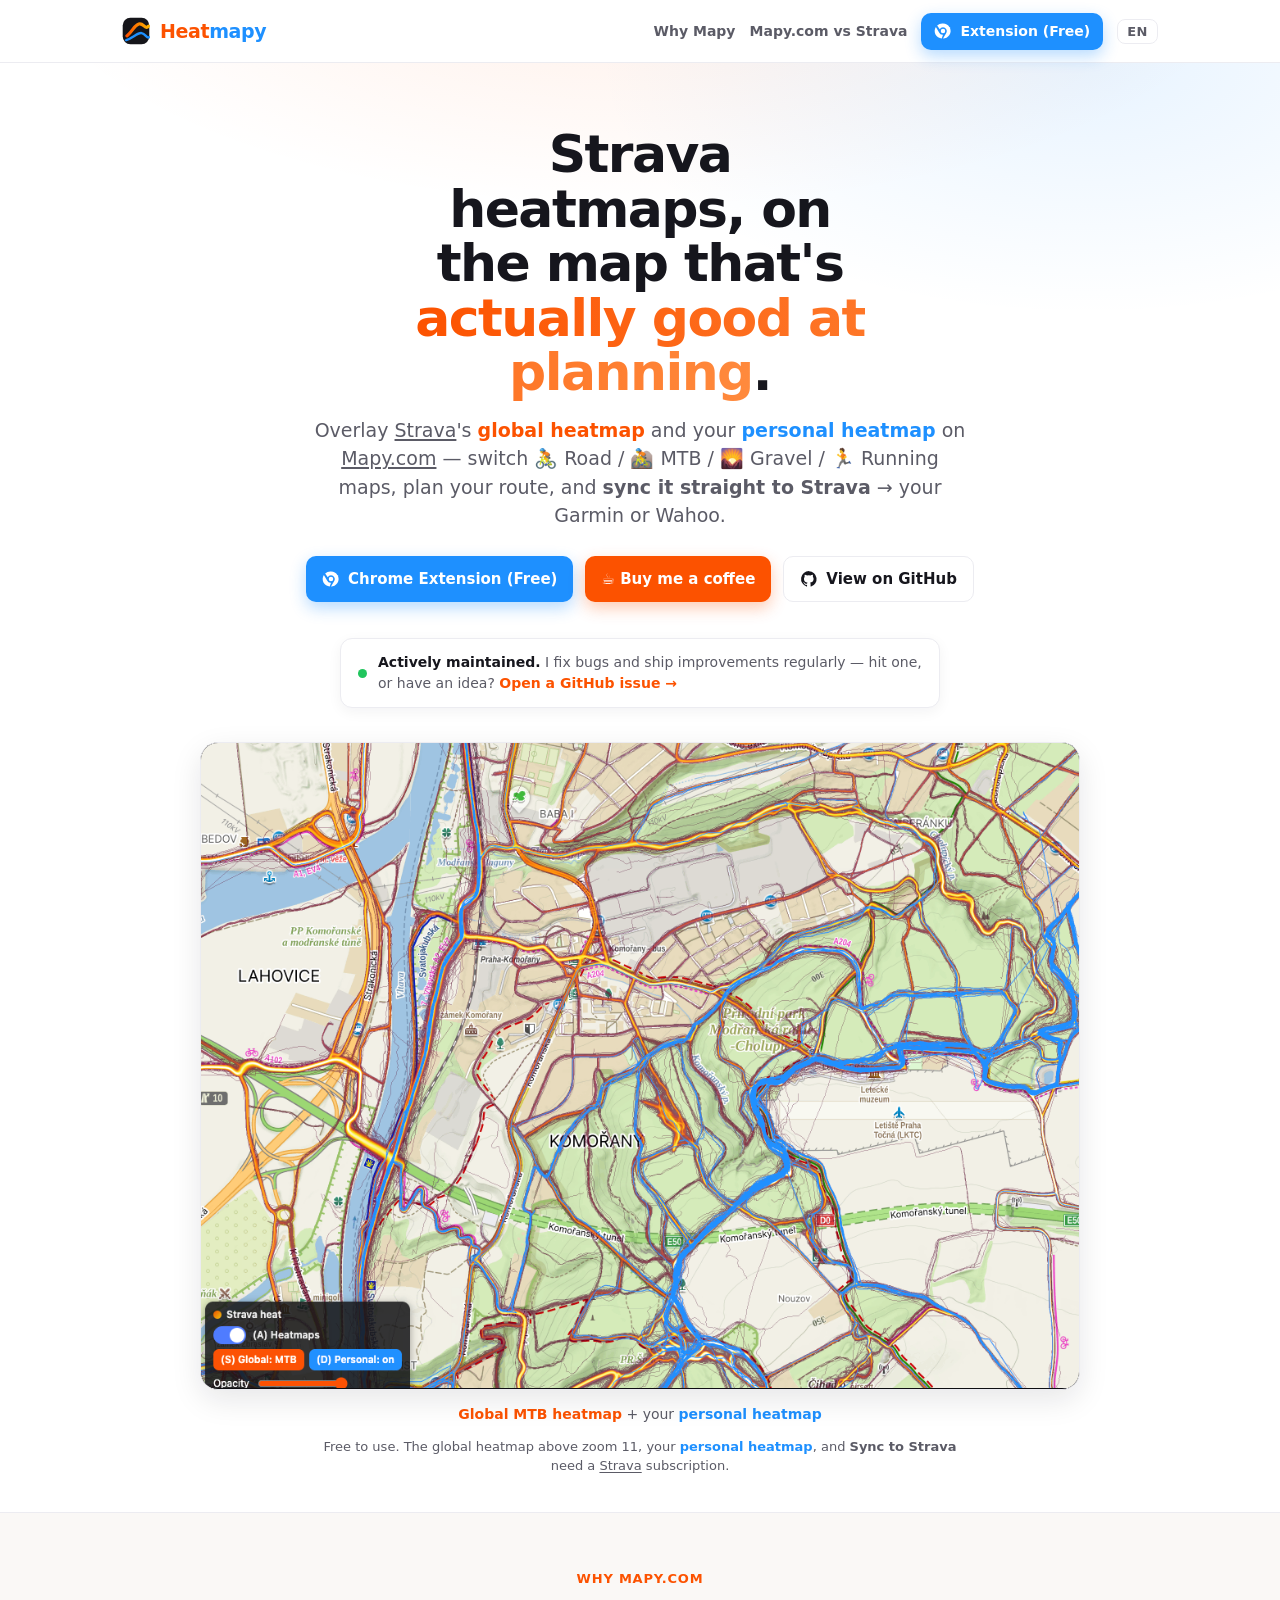
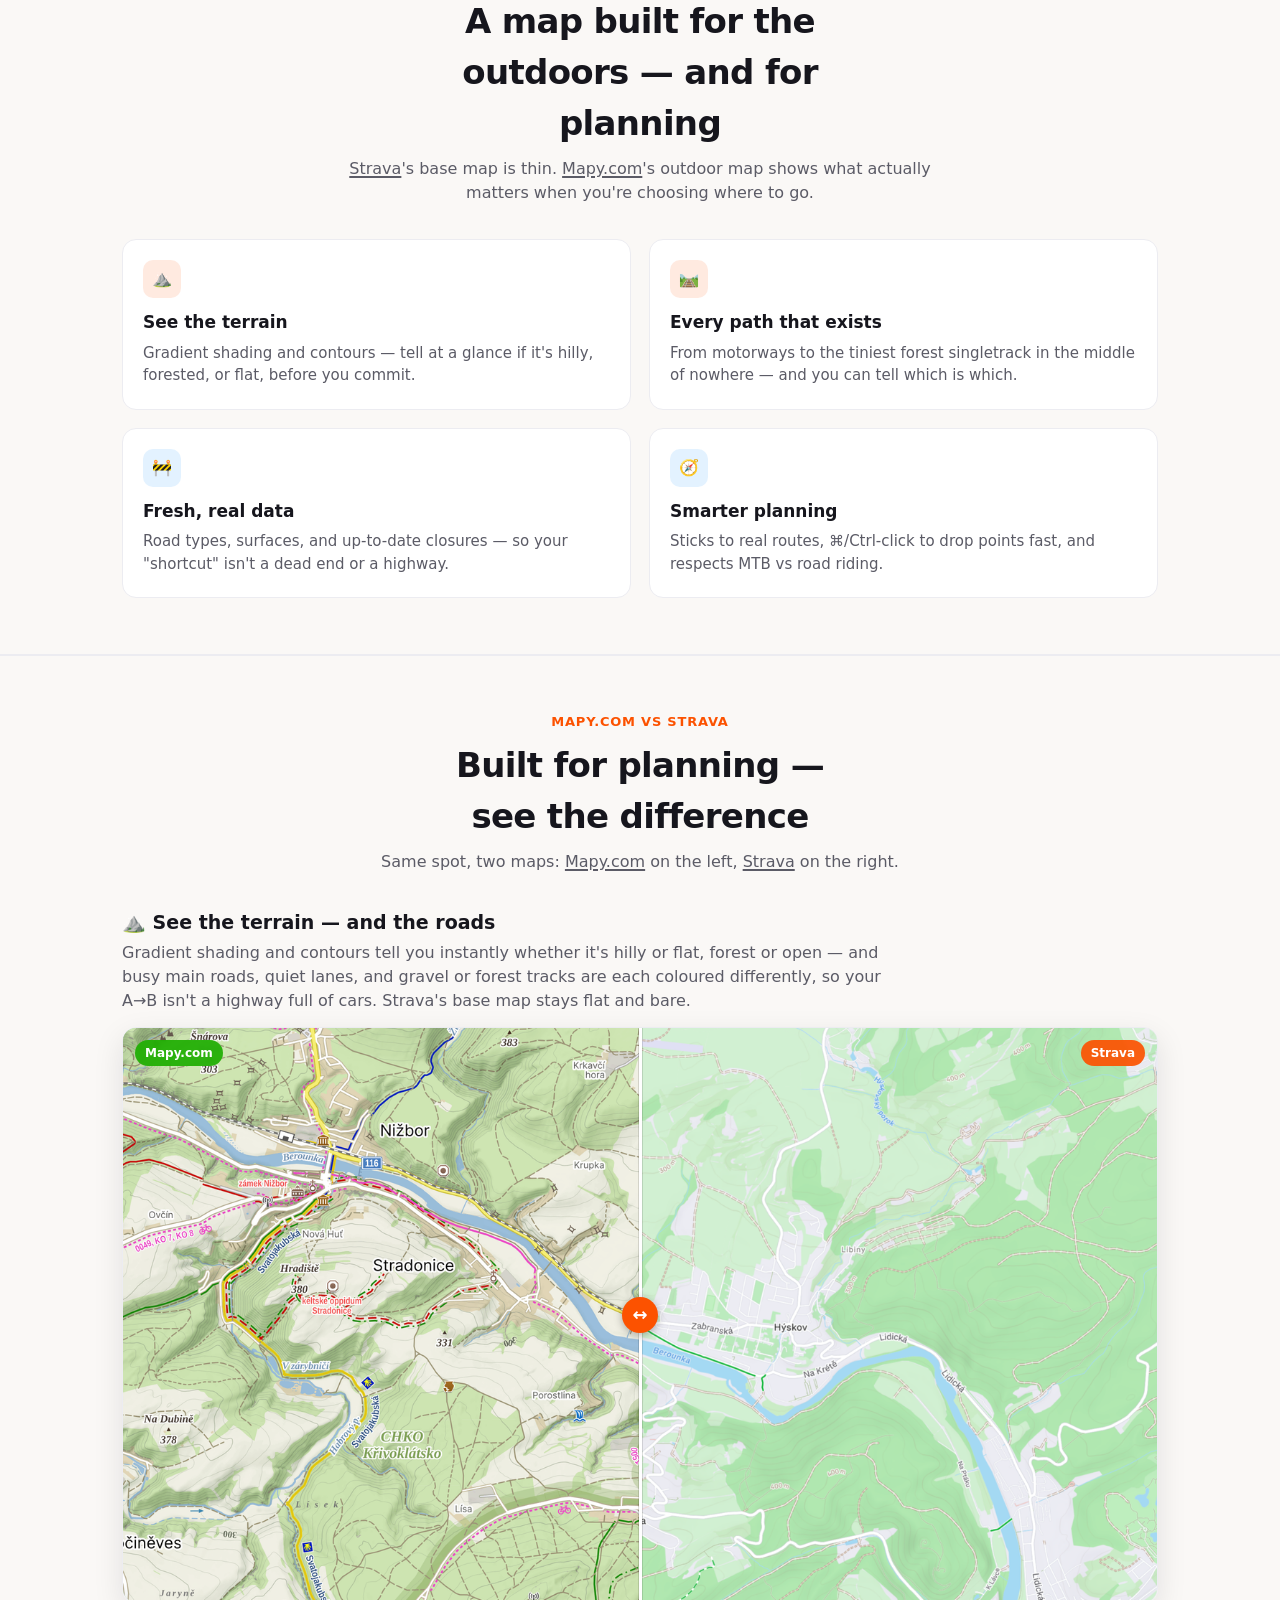
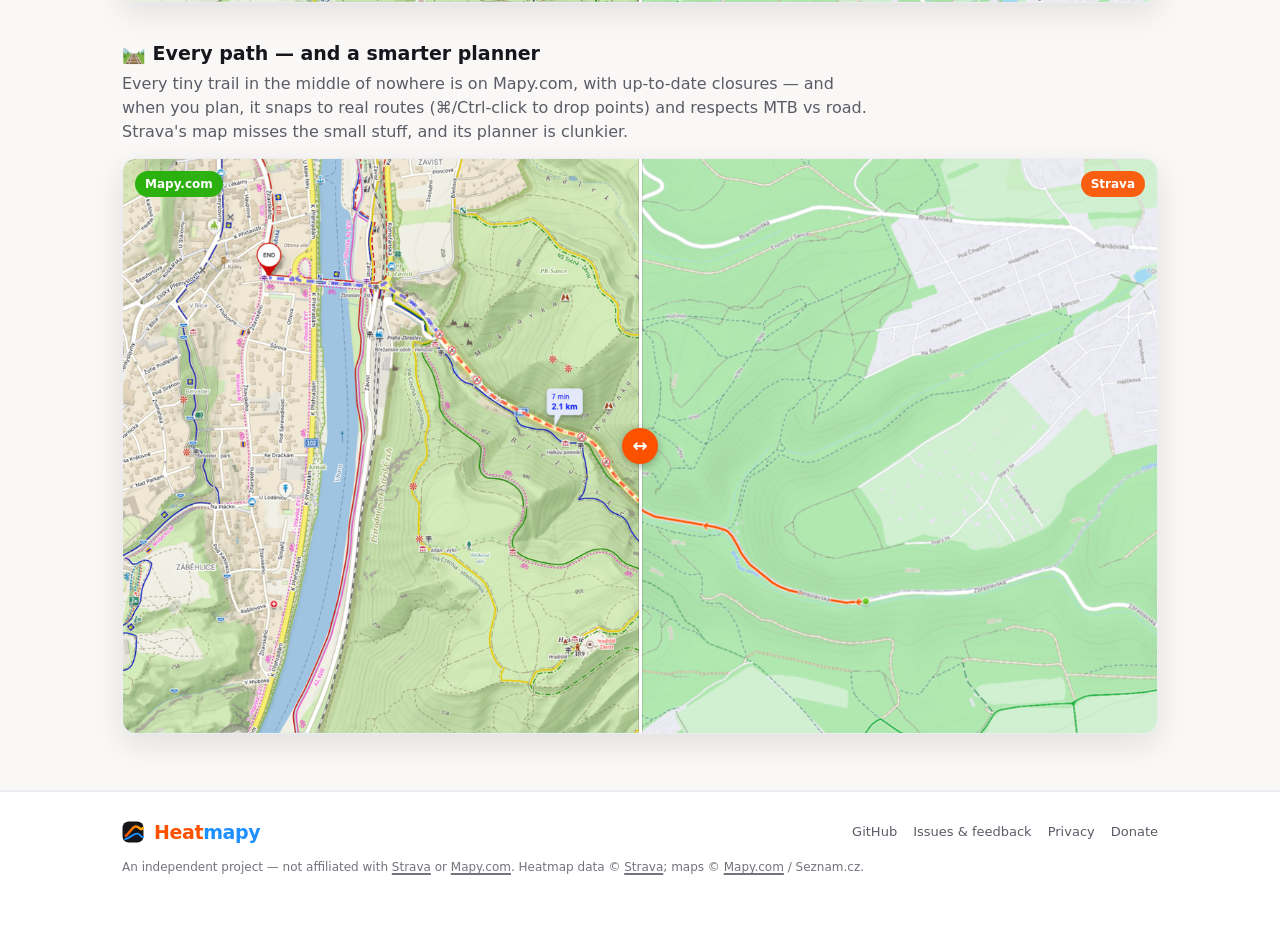
==== commit 3a9c5af9: "docs+site: Sync to Strava + subscription notes; responsive header Documents Sync to Strava across th" ====
--- a/site/index.html
+++ b/site/index.html
@@ -175,9 +175,24 @@
     footer a:hover { color: var(--ink); }
     .disclaim { margin-top: 12px; font-size: 12px; opacity: 0.85; }
 
+    .sub-note { max-width: 660px; margin: 12px auto 0; text-align: center; font-size: 13px; line-height: 1.5; color: var(--muted); }
+    .sub-note a { color: inherit; text-decoration: underline; }
     @media (max-width: 720px) {
         .grid, .shots { grid-template-columns: 1fr; }
         .nav a.ghost.hide-sm { display: none; }
+    }
+    /* keep the header on one line on narrow phones */
+    @media (max-width: 480px) {
+        .wrap { padding: 0 14px; }
+        .nav { gap: 9px; }
+        .nav .btn--chrome.btn--sm svg { display: none; }
+        .btn--sm { padding: 8px 11px; }
+    }
+    @media (max-width: 360px) {
+        .wrap { padding: 0 12px; }
+        .nav { gap: 7px; }
+        .brand { font-size: 17px; gap: 7px; }
+        .brand > svg { width: 24px; height: 24px; }
     }
 </style>
 </head>
@@ -200,7 +215,7 @@
         <a class="ghost hide-sm" href="#compare">Mapy.com vs Strava</a>
         <a class="btn btn--chrome btn--sm" href="#get" data-cta="chrome">
             <svg viewBox="0 0 24 24" fill="currentColor"><path d="M12 2a10 10 0 0 1 8.66 5H12a5 5 0 0 0-4.33 2.5L4.2 4.8A10 10 0 0 1 12 2Zm9.5 6.5A10 10 0 0 1 12 22l4.33-7.5A5 5 0 0 0 12 7h9.5ZM2.5 6.6 6.83 14A5 5 0 0 0 12 17l-1.7 5A10 10 0 0 1 2.5 6.6ZM12 9a3 3 0 1 1 0 6 3 3 0 0 1 0-6Z"/></svg>
-            <span data-i18n="cta.chrome">Chrome Extension (Free)</span>
+            <span data-i18n="cta.chromeShort">Extension (Free)</span>
         </a>
         <a href="#" class="lang-switch" data-lang-toggle aria-label="Switch language">EN</a>
     </div>
@@ -213,7 +228,7 @@
             <h1 data-i18n="hero.h1">Strava heatmaps, on the map that's <span class="g">actually good at planning</span>.</h1>
             <p class="sub" data-i18n="hero.sub">Overlay <a class="strava-link" href="https://www.strava.com/maps/global-heatmap" target="_blank" rel="noopener">Strava</a>'s <span class="hm">global heatmap</span> and your
                 <span class="hmp">personal heatmap</span> on <a class="mapy-link" href="https://mapy.com" target="_blank" rel="noopener">Mapy.com</a> —
-                switch 🚴 Road / 🚵 MTB / 🏃 Running maps, and spot the roads and trails you've never explored yet.</p>
+                switch 🚴 Road / 🚵 MTB / 🌄 Gravel / 🏃 Running maps, plan your route, and <b>sync it straight to Strava</b> → your Garmin or Wahoo.</p>
             <div class="cta-row">
                 <a class="btn btn--chrome" href="#" data-cta="chrome">
                     <svg viewBox="0 0 24 24" fill="currentColor"><path d="M12 2a10 10 0 0 1 8.66 5H12a5 5 0 0 0-4.33 2.5L4.2 4.8A10 10 0 0 1 12 2Zm9.5 6.5A10 10 0 0 1 12 22l4.33-7.5A5 5 0 0 0 12 7h9.5ZM2.5 6.6 6.83 14A5 5 0 0 0 12 17l-1.7 5A10 10 0 0 1 2.5 6.6ZM12 9a3 3 0 1 1 0 6 3 3 0 0 1 0-6Z"/></svg>
@@ -236,6 +251,7 @@
                        aria-label="Strava heatmap overlaid on Mapy.com — live demo"></video>
             </div>
             <p class="video-cap" data-i18n="hero.videocap"><span class="hm">Global MTB heatmap</span> + your <span class="hmp">personal heatmap</span></p>
+            <p class="sub-note" data-i18n="hero.subnote">Free to use. The global heatmap above zoom 11, your <span class="hmp">personal heatmap</span>, and <b>Sync to Strava</b> need a <a class="strava-link" href="https://www.strava.com/maps/global-heatmap" target="_blank" rel="noopener">Strava</a> subscription.</p>
         </div>
     </section>
 
@@ -333,9 +349,9 @@
     // always show the link's base currency. So we keep one Payment Link per currency and route
     // to the right one by the visitor's country (via Cloudflare's /cdn-cgi/trace `loc=`).
     const DONATE_LINKS = {
-        CZK: "https://donate.stripe.com/5kQ5kD6bo4oV83UcCd5J600",  // 50 Kč preset — Czechia
-        EUR: "",   // TODO: paste EUR pay-what-you-want Payment Link
-        USD: "",   // TODO: paste USD pay-what-you-want Payment Link
+        CZK: "https://buy.stripe.com/28EfZh2Zc1cJ5VM59L5J601",  // Czechia
+        EUR: "https://buy.stripe.com/bJeeVdczM3kR97Y45H5J602",  // Europe
+        USD: "https://buy.stripe.com/14AbJ1eHU3kR83Uby95J603",  // rest of world
     };
     const EUR_COUNTRIES = new Set("AT BE BG HR CY DK EE FI FR DE GR HU IE IT LV LT LU MT NL PL PT RO SE SI SK ES NO IS LI CH GB".split(" "));
     function donateLinkFor(cc) {
@@ -366,12 +382,14 @@
         'meta.title': `Heatmapy — Strava heatmapy na Mapy.com`,
         'nav.why': `Proč Mapy`,
         'cta.chrome': `Rozšíření do Chromu (zdarma)`,
+        'cta.chromeShort': `Rozšíření (zdarma)`,
         'cta.coffee': `☕ Kup mi kafe`,
         'cta.github': `Zobrazit na GitHubu`,
         'hero.h1': `Strava heatmapy na mapě, která <span class="g">se fakt hodí na plánování</span>.`,
-        'hero.sub': `Promítni <span class="hm">globální heatmapu</span> ze <a class="strava-link" href="https://www.strava.com/maps/global-heatmap" target="_blank" rel="noopener">Stravy</a> i svoji <span class="hmp">osobní heatmapu</span> na <a class="mapy-link" href="https://mapy.com" target="_blank" rel="noopener">Mapy.com</a> — přepínej mapy pro 🚴 silnici / 🚵 MTB / 🏃 běh a objev cesty a stezky, které jsi ještě neprojel.`,
+        'hero.sub': `Promítni <span class="hm">globální heatmapu</span> ze <a class="strava-link" href="https://www.strava.com/maps/global-heatmap" target="_blank" rel="noopener">Stravy</a> i svoji <span class="hmp">osobní heatmapu</span> na <a class="mapy-link" href="https://mapy.com" target="_blank" rel="noopener">Mapy.com</a> — přepínej mapy pro 🚴 silnici / 🚵 MTB / 🌄 gravel / 🏃 běh, naplánuj trasu a <b>pošli ji rovnou do Stravy</b> → do Garminu nebo Wahoo.`,
         'hero.maintain': `<b>Aktivně vyvíjeno.</b> Pravidelně opravuji chyby a přidávám vylepšení — narazil jsi na chybu, nebo máš nápad? <a href="https://github.com/matejcermak/heatmapy/issues" target="_blank" rel="noopener">Založ issue na GitHubu →</a>`,
         'hero.videocap': `<span class="hm">Globální MTB heatmapa</span> + tvoje <span class="hmp">osobní heatmapa</span>`,
+        'hero.subnote': `Zdarma. Globální heatmapa nad úrovní přiblížení 11, <span class="hmp">osobní heatmapa</span> a <b>synchronizace do Stravy</b> vyžadují předplatné <a class="strava-link" href="https://www.strava.com/maps/global-heatmap" target="_blank" rel="noopener">Stravy</a>.`,
         'why.kicker': `Proč Mapy.com`,
         'why.h2': `Mapa stvořená pro outdoor — a pro plánování`,
         'why.lead': `Podkladová mapa <a class="strava-link" href="https://www.strava.com/maps/global-heatmap" target="_blank" rel="noopener">Stravy</a> je chudá. Outdoorová mapa <a class="mapy-link" href="https://mapy.com" target="_blank" rel="noopener">Mapy.com</a> ukáže to, na čem při výběru trasy opravdu záleží.`,
